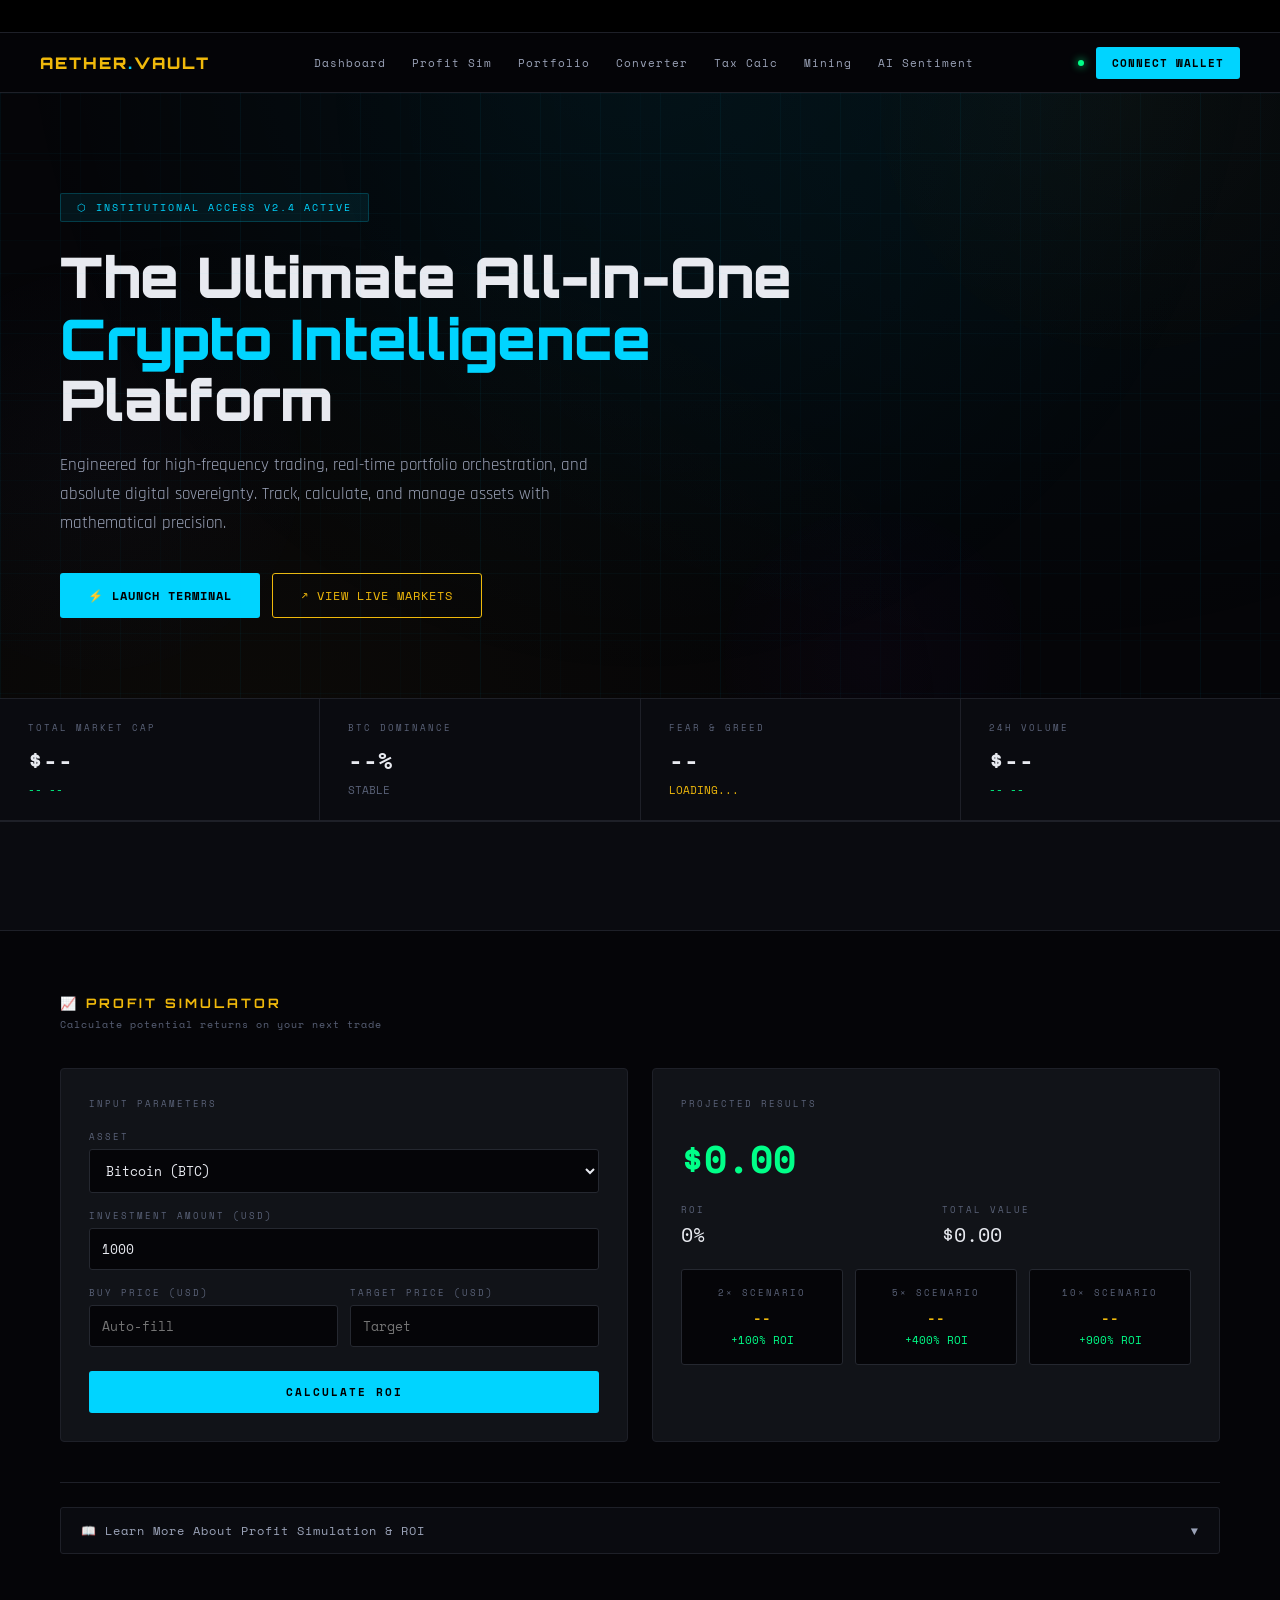
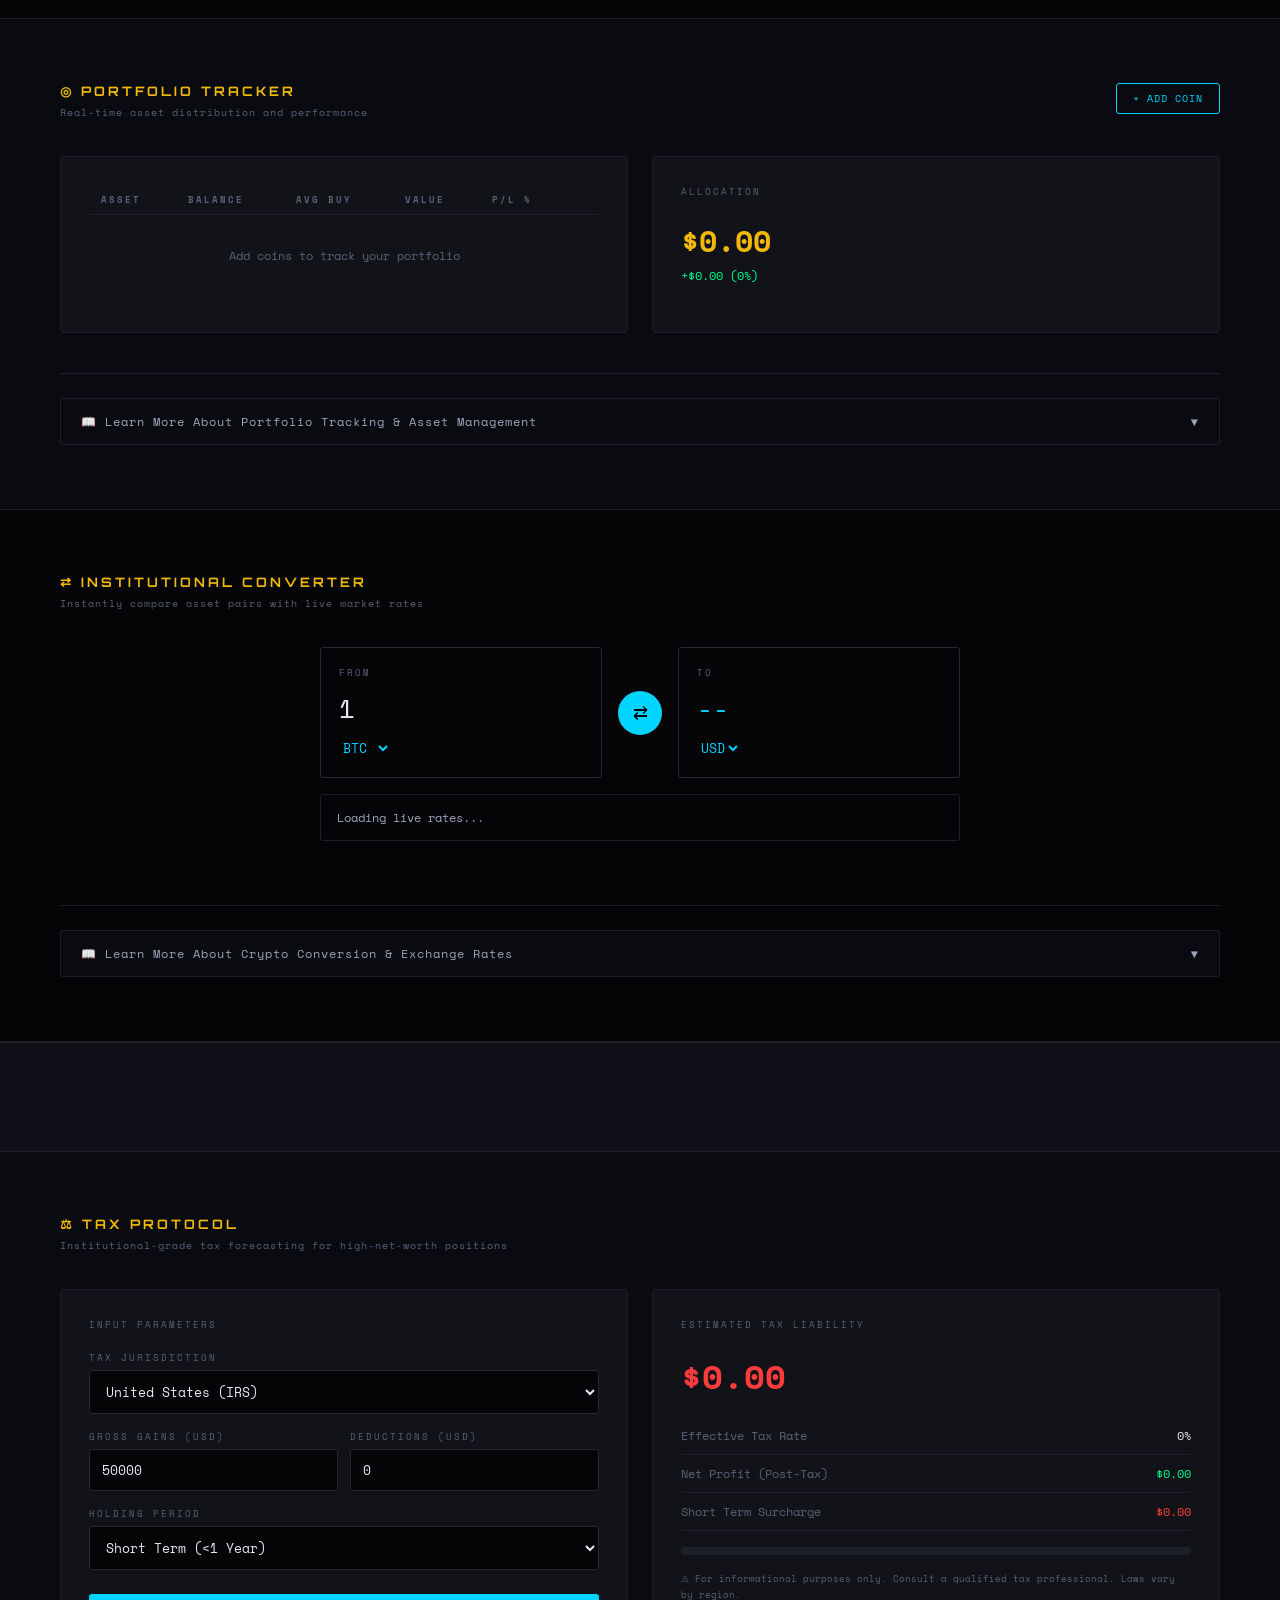
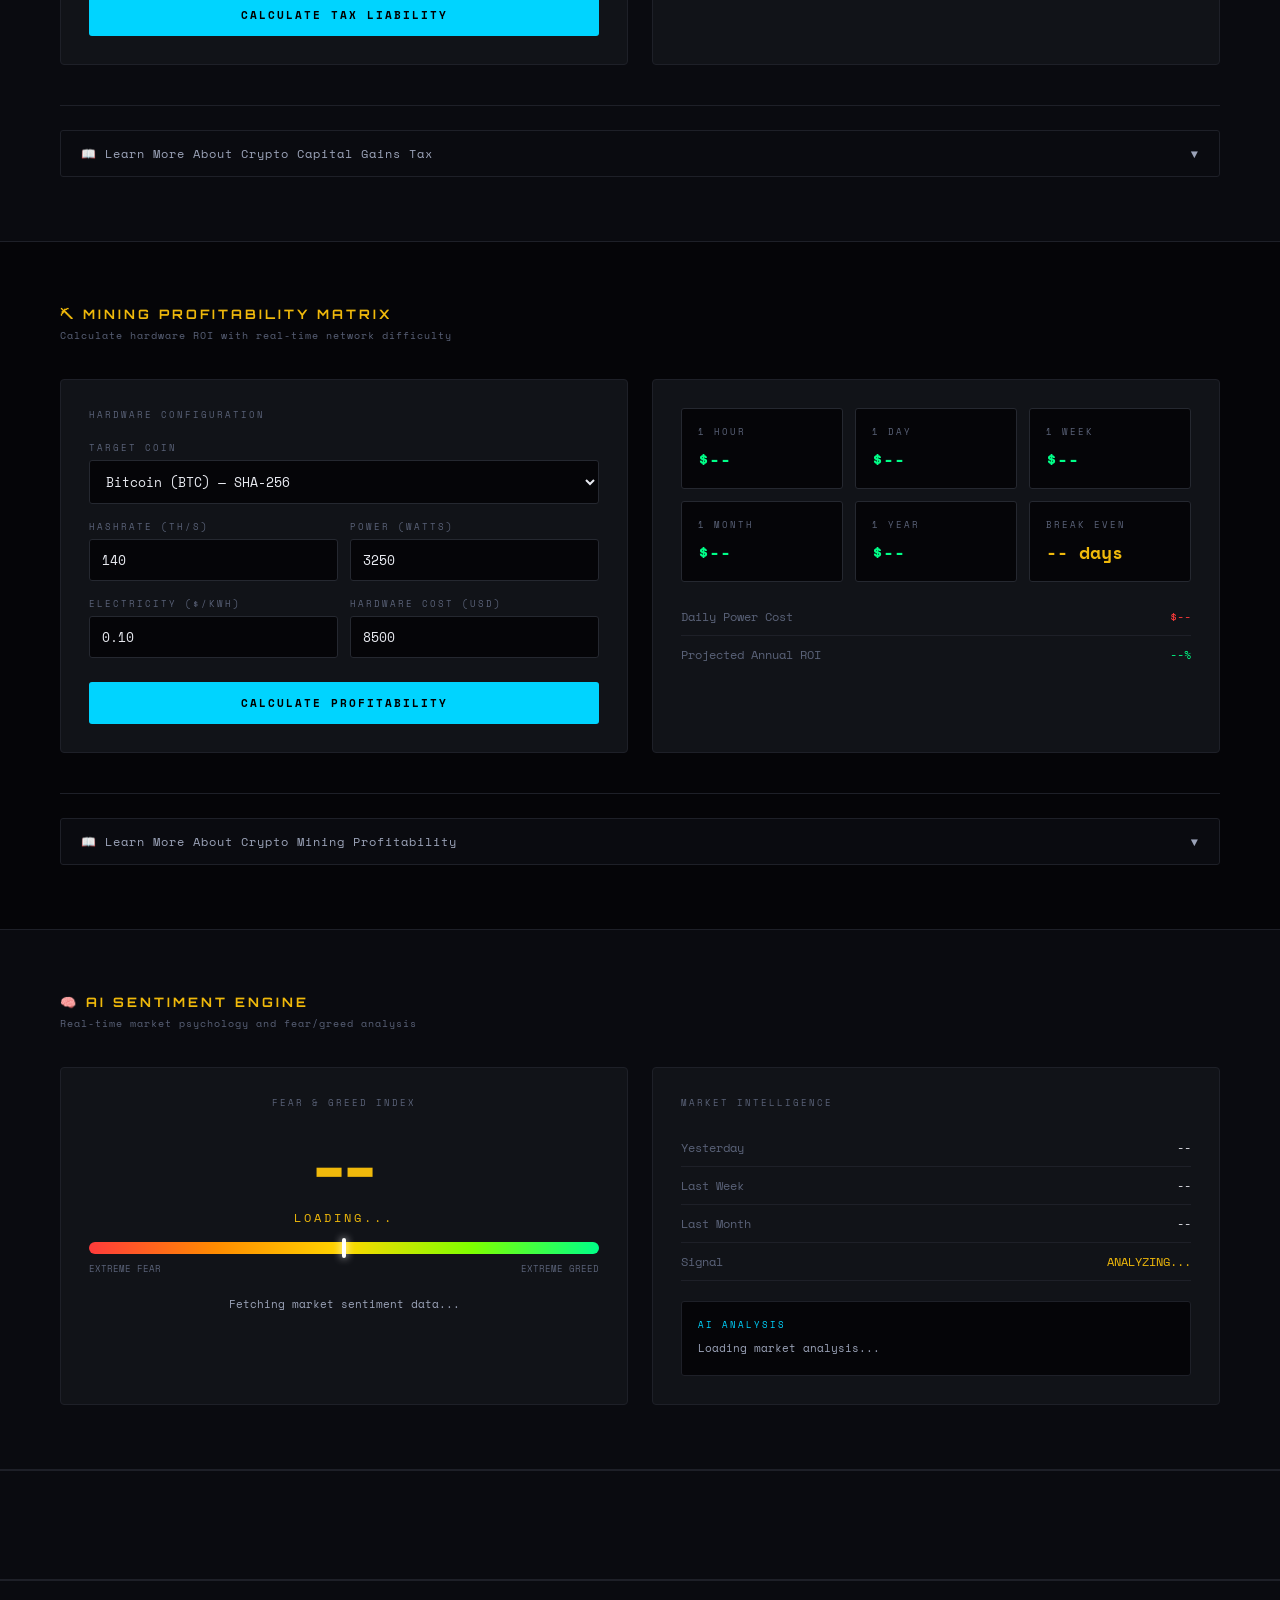
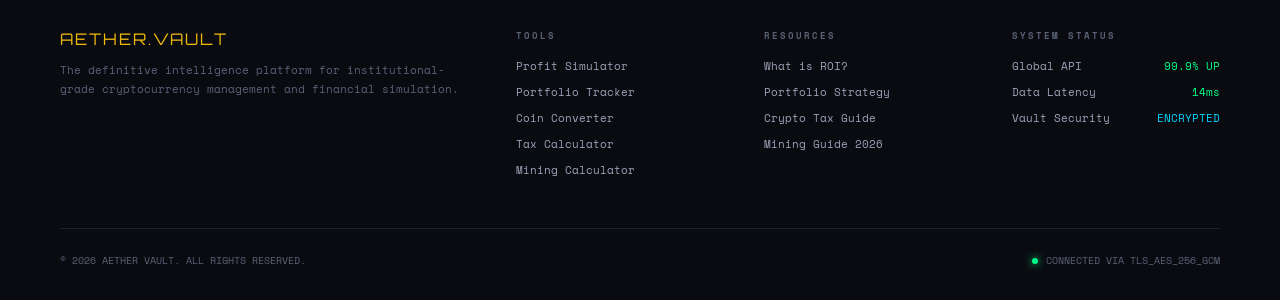
==== index.html @ fe5c607f "Initial commit - AETHER VAULT crypto dashboard" ====
<!DOCTYPE html>
<html lang="en">
<head>
<meta charset="UTF-8"/>
<meta name="viewport" content="width=device-width, initial-scale=1.0"/>
<title>AETHER VAULT | Crypto Calculator, Portfolio Tracker & Bitcoin Intelligence Platform</title>
<meta name="description" content="Free institutional-grade crypto dashboard. Bitcoin profit calculator, portfolio tracker, coin converter, capital gains tax calculator, and mining profitability calculator. Real-time prices powered by CoinGecko."/>
<meta name="keywords" content="crypto profit calculator, bitcoin portfolio tracker, cryptocurrency converter, crypto tax calculator, mining profitability calculator, bitcoin price, ethereum price, crypto ROI calculator"/>
<meta name="robots" content="index, follow"/>
<meta name="theme-color" content="#050508"/>
<link rel="icon" type="image/png" href="assets/images/favicon.png"/>
<link rel="apple-touch-icon" href="assets/images/favicon.png"/>
<link rel="canonical" href="https://yourdomain.com"/>
<meta property="og:title" content="AETHER VAULT | Institutional Crypto Intelligence"/>
<meta property="og:description" content="Real-time crypto calculators, portfolio tracker, tax estimator and mining profitability — all free, no signup."/>
<meta property="og:image" content="assets/images/og-image.jpg"/>
<meta property="og:type" content="website"/>
<meta property="og:url" content="https://yourdomain.com"/>
<meta name="twitter:card" content="summary_large_image"/>
<meta name="twitter:title" content="AETHER VAULT | Crypto Intelligence"/>
<meta name="twitter:description" content="Free crypto profit calculator, portfolio tracker, tax calculator and mining profitability."/>
<link rel="manifest" href="manifest.json"/>
<link rel="preconnect" href="https://fonts.googleapis.com"/>
<link href="https://fonts.googleapis.com/css2?family=Space+Mono:wght@400;700&family=Rajdhani:wght@300;400;500;600;700&family=Orbitron:wght@400;700;900&display=swap" rel="stylesheet"/>
<link rel="stylesheet" href="assets/css/main.css"/>
<link rel="stylesheet" href="assets/css/background.css"/>
<link rel="stylesheet" href="assets/css/animations.css"/>
<link rel="stylesheet" href="assets/css/responsive.css"/>
<script type="application/ld+json">
{
  "@context":"https://schema.org",
  "@type":"WebApplication",
  "name":"AETHER VAULT",
  "description":"Institutional-grade cryptocurrency intelligence platform with profit calculators, portfolio tracker, tax estimator and mining calculator.",
  "applicationCategory":"FinanceApplication",
  "operatingSystem":"All",
  "offers":{"@type":"Offer","price":"0","priceCurrency":"USD"},
  "url":"https://yourdomain.com"
}
</script>
</head>
<body>

<!-- TICKER -->
<div class="ticker-bar">
  <div class="ticker-track" id="tickerTrack"></div>
</div>

<!-- NAV -->
<nav class="navbar" id="navbar">
  <div class="nav-logo">AETHER<span class="logo-dot">.</span>VAULT</div>
  <div class="nav-links">
    <a class="nav-link" href="#dashboard">Dashboard</a>
    <a class="nav-link" href="#profit">Profit Sim</a>
    <a class="nav-link" href="#portfolio">Portfolio</a>
    <a class="nav-link" href="#converter">Converter</a>
    <a class="nav-link" href="#tax">Tax Calc</a>
    <a class="nav-link" href="#mining">Mining</a>
    <a class="nav-link" href="#sentiment">AI Sentiment</a>
  </div>
  <div class="nav-right">
    <span class="live-dot"></span>
    <button class="wallet-btn">CONNECT WALLET</button>
  </div>
</nav>

<!-- HERO -->
<section class="hero" id="dashboard">
  <div class="hero-bg-grid"></div>
  <div class="hero-content">
    <div class="hero-badge">⬡ INSTITUTIONAL ACCESS V2.4 ACTIVE</div>
    <h1>The Ultimate All-In-One<br/><span class="hero-accent">Crypto Intelligence</span> Platform</h1>
    <p class="hero-sub">Engineered for high-frequency trading, real-time portfolio orchestration, and absolute digital sovereignty. Track, calculate, and manage assets with mathematical precision.</p>
    <div class="hero-btns">
      <button class="btn-primary" onclick="smoothScroll('#profit')">⚡ LAUNCH TERMINAL</button>
      <button class="btn-outline" onclick="smoothScroll('#converter')">↗ VIEW LIVE MARKETS</button>
    </div>
  </div>
</section>

<!-- STATS -->
<section class="stats-row">
  <div class="stat-card reveal">
    <div class="stat-label">TOTAL MARKET CAP</div>
    <div class="stat-value" id="s-mcap">$--</div>
    <div class="stat-change" id="s-mcap-c">-- --</div>
  </div>
  <div class="stat-card reveal">
    <div class="stat-label">BTC DOMINANCE</div>
    <div class="stat-value" id="s-dom">--%</div>
    <div class="stat-sub" id="s-dom-label">STABLE</div>
  </div>
  <div class="stat-card reveal">
    <div class="stat-label">FEAR &amp; GREED</div>
    <div class="stat-value" id="s-fg">--</div>
    <div class="stat-sub gold" id="s-fg-label">LOADING...</div>
  </div>
  <div class="stat-card reveal">
    <div class="stat-label">24H VOLUME</div>
    <div class="stat-value" id="s-vol">$--</div>
    <div class="stat-change" id="s-vol-c">-- --</div>
  </div>
</section>

<!-- AD LEADERBOARD 1 -->
<div class="ad-zone">
  <ins class="adsbygoogle" style="display:block" data-ad-client="ca-pub-XXXXXXXXXXXXXXXX" data-ad-slot="XXXXXXXXXX" data-ad-format="auto" data-full-width-responsive="true"></ins>
</div>

<!-- ═══════════════════════════════════════════════════════ -->
<!-- PROFIT SIMULATOR -->
<!-- ═══════════════════════════════════════════════════════ -->
<section class="tool-section" id="profit">
  <div class="section-header">
    <div>
      <div class="section-title">📈 PROFIT SIMULATOR</div>
      <div class="section-sub">Calculate potential returns on your next trade</div>
    </div>
  </div>
  <div class="grid-2">
    <div class="card reveal">
      <div class="card-label">INPUT PARAMETERS</div>
      <div class="input-group">
        <label class="input-label" for="ps-coin">ASSET</label>
        <select class="input-field" id="ps-coin">
          <option value="bitcoin">Bitcoin (BTC)</option>
          <option value="ethereum">Ethereum (ETH)</option>
          <option value="solana">Solana (SOL)</option>
          <option value="binancecoin">BNB</option>
          <option value="ripple">XRP</option>
          <option value="cardano">Cardano (ADA)</option>
          <option value="dogecoin">Dogecoin (DOGE)</option>
          <option value="avalanche-2">Avalanche (AVAX)</option>
        </select>
      </div>
      <div class="input-group">
        <label class="input-label" for="ps-amount">INVESTMENT AMOUNT (USD)</label>
        <input class="input-field" type="number" id="ps-amount" value="1000"/>
      </div>
      <div class="two-col">
        <div class="input-group">
          <label class="input-label" for="ps-buy">BUY PRICE (USD)</label>
          <input class="input-field" type="number" id="ps-buy" placeholder="Auto-fill"/>
        </div>
        <div class="input-group">
          <label class="input-label" for="ps-target">TARGET PRICE (USD)</label>
          <input class="input-field" type="number" id="ps-target" placeholder="Target"/>
        </div>
      </div>
      <button class="calc-btn" onclick="calcProfit()">CALCULATE ROI</button>
    </div>
    <div class="card reveal">
      <div class="card-label">PROJECTED RESULTS</div>
      <div class="result-big positive" id="ps-result">$0.00</div>
      <div class="two-col" style="margin-bottom:20px;">
        <div><div class="mini-label">ROI</div><div class="mini-val" id="ps-roi">0%</div></div>
        <div><div class="mini-label">TOTAL VALUE</div><div class="mini-val" id="ps-total">$0.00</div></div>
      </div>
      <div class="grid-3">
        <div class="scenario-card"><div class="sc-label">2× SCENARIO</div><div class="sc-val" id="sc2x">--</div><div class="sc-roi">+100% ROI</div></div>
        <div class="scenario-card"><div class="sc-label">5× SCENARIO</div><div class="sc-val" id="sc5x">--</div><div class="sc-roi">+400% ROI</div></div>
        <div class="scenario-card"><div class="sc-label">10× SCENARIO</div><div class="sc-val" id="sc10x">--</div><div class="sc-roi">+900% ROI</div></div>
      </div>
    </div>
  </div>

  <!-- SEO COLLAPSIBLE -->
  <div class="seo-block">
    <button class="seo-toggle" onclick="toggleSEO('seo-profit')">📖 Learn More About Profit Simulation &amp; ROI <span class="toggle-icon">▼</span></button>
    <div class="seo-content" id="seo-profit">
      <div class="seo-grid">
        <div class="seo-card">
          <h3>What is ROI in Crypto?</h3>
          <p>Return on Investment (ROI) measures the percentage gain or loss relative to your initial investment. In crypto, ROI is calculated as: <strong>(Exit Price − Entry Price) ÷ Entry Price × 100</strong>. A 100% ROI means you doubled your money. Crypto assets are known for delivering extreme ROI in both directions — Bitcoin has returned over 1,000,000% since 2010, while altcoins can lose 90%+ in bear markets.</p>
        </div>
        <div class="seo-card">
          <h3>Entry Price &amp; Exit Price</h3>
          <p>Your <strong>entry price</strong> is the price at which you purchase a cryptocurrency. Your <strong>exit price</strong> is the price at which you sell. The difference between these two prices, multiplied by your coin quantity, determines your raw profit or loss. Smart traders set exit targets before entering a position to remove emotional decision-making from the equation.</p>
        </div>
        <div class="seo-card">
          <h3>Crypto Volatility</h3>
          <p>Cryptocurrency is the most volatile asset class in existence. Bitcoin can move 10-20% in a single day. Altcoins regularly swing 50-80% in weeks. This volatility creates both extreme opportunity and extreme risk. Our profit simulator lets you model multiple scenarios — 2x, 5x, and 10x — so you can plan for different volatility outcomes before investing.</p>
        </div>
        <div class="seo-card">
          <h3>Profit Scenarios Explained</h3>
          <p>A <strong>2x scenario</strong> means the asset doubles in price. A <strong>5x scenario</strong> means it grows 5 times your buy price. A <strong>10x scenario</strong> (a "10-bagger") is a high-conviction bet common in early-stage altcoins. Use our simulator to understand exactly how much USD profit each scenario generates based on your specific investment amount and entry price.</p>
        </div>
      </div>
      <div class="faq-block">
        <h3>Frequently Asked Questions — Crypto Profit Calculator</h3>
        <div class="faq-item"><button class="faq-q" onclick="toggleFAQ(this)">How do I calculate crypto profit? <span>▼</span></button><div class="faq-a">Enter your investment amount, buy price, and target (exit) price. The calculator computes how many coins you can buy at entry, then multiplies by (exit − entry) to show profit. Our tool also shows ROI percentage and total portfolio value at exit.</div></div>
        <div class="faq-item"><button class="faq-q" onclick="toggleFAQ(this)">What is a good ROI for crypto? <span>▼</span></button><div class="faq-a">In traditional investing, 10% annual return is considered excellent. In crypto, many investors target 50-200% per cycle. Bitcoin has historically returned 100-300% during bull markets. However, past performance never guarantees future results.</div></div>
        <div class="faq-item"><button class="faq-q" onclick="toggleFAQ(this)">Does this calculator account for fees? <span>▼</span></button><div class="faq-a">Our basic simulator shows gross profit. For net profit, subtract exchange trading fees (typically 0.1-0.5%) and any withdrawal fees. For tax-adjusted profit, use our Tax Calculator below.</div></div>
      </div>
    </div>
  </div>
</section>

<!-- ═══════════════════════════════════════════════════════ -->
<!-- PORTFOLIO TRACKER -->
<!-- ═══════════════════════════════════════════════════════ -->
<section class="tool-section alt-bg" id="portfolio">
  <div class="section-header">
    <div>
      <div class="section-title">◎ PORTFOLIO TRACKER</div>
      <div class="section-sub">Real-time asset distribution and performance</div>
    </div>
    <button class="add-btn" onclick="togglePortForm()">+ ADD COIN</button>
  </div>
  <div id="port-form-wrap" style="display:none;margin-bottom:20px;">
    <div class="port-form">
      <div class="input-group" style="margin:0;"><label class="input-label" for="pf-coin">COIN</label>
        <select class="input-field" id="pf-coin">
          <option value="bitcoin">Bitcoin (BTC)</option>
          <option value="ethereum">Ethereum (ETH)</option>
          <option value="solana">Solana (SOL)</option>
          <option value="binancecoin">BNB</option>
          <option value="ripple">XRP</option>
          <option value="cardano">Cardano (ADA)</option>
          <option value="dogecoin">Dogecoin (DOGE)</option>
          <option value="avalanche-2">AVAX</option>
        </select>
      </div>
      <div class="input-group" style="margin:0;"><label class="input-label" for="pf-amount">AMOUNT</label><input class="input-field" type="number" id="pf-amount" placeholder="0.5"/></div>
      <div class="input-group" style="margin:0;"><label class="input-label" for="pf-buy">AVG BUY PRICE (USD)</label><input class="input-field" type="number" id="pf-buy" placeholder="40000"/></div>
      <button class="calc-btn" style="margin:0;" onclick="addCoin()">ADD</button>
    </div>
  </div>
  <div class="grid-2">
    <div class="card reveal">
      <table class="port-table" id="port-table">
        <thead><tr><th>ASSET</th><th>BALANCE</th><th>AVG BUY</th><th>VALUE</th><th>P/L %</th><th></th></tr></thead>
        <tbody id="port-body"><tr><td colspan="6" class="empty-state">Add coins to track your portfolio</td></tr></tbody>
      </table>
    </div>
    <div class="card reveal">
      <div class="card-label">ALLOCATION</div>
      <div class="total-val" id="port-total">$0.00</div>
      <div class="total-change" id="port-change">+$0.00 (0%)</div>
      <div id="port-alloc"></div>
    </div>
  </div>

  <!-- SEO COLLAPSIBLE -->
  <div class="seo-block">
    <button class="seo-toggle" onclick="toggleSEO('seo-portfolio')">📖 Learn More About Portfolio Tracking &amp; Asset Management <span class="toggle-icon">▼</span></button>
    <div class="seo-content" id="seo-portfolio">
      <div class="seo-grid">
        <div class="seo-card">
          <h3>What is Portfolio Allocation?</h3>
          <p><strong>Portfolio allocation</strong> refers to how your total investment is distributed across different cryptocurrencies. A well-allocated crypto portfolio might hold 50-60% in Bitcoin as a stable core, 20-30% in Ethereum and large-cap altcoins, and 10-20% in high-risk, high-reward small-caps. Our tracker visualizes your exact allocation so you can see imbalances at a glance.</p>
        </div>
        <div class="seo-card">
          <h3>Crypto Diversification Strategy</h3>
          <p><strong>Diversification</strong> means spreading investments to reduce risk. In crypto, this means holding assets with different use cases — Layer 1 blockchains (BTC, ETH, SOL), DeFi tokens, gaming tokens, and stablecoins. However, crypto assets are highly correlated — when Bitcoin drops, altcoins typically drop harder. True diversification in crypto also means holding some traditional assets.</p>
        </div>
        <div class="seo-card">
          <h3>Understanding Portfolio Risk</h3>
          <p><strong>Portfolio risk</strong> in crypto comes from price volatility, liquidity risk, regulatory risk, and concentration risk. Holding 80%+ in a single altcoin is extremely high risk. Our tracker shows your P&amp;L (profit and loss) in real-time so you always know your current risk exposure. A healthy portfolio balances potential upside with manageable downside.</p>
        </div>
        <div class="seo-card">
          <h3>Active vs Passive Asset Management</h3>
          <p><strong>Active management</strong> involves frequent trading to outperform the market. <strong>Passive management</strong> (also called HODLing) means buying and holding long-term regardless of price swings. Research consistently shows that long-term Bitcoin holders have outperformed active traders over 4+ year cycles. Our portfolio tracker supports both strategies with real-time P&amp;L tracking.</p>
        </div>
      </div>
      <div class="faq-block">
        <h3>Frequently Asked Questions — Crypto Portfolio Tracker</h3>
        <div class="faq-item"><button class="faq-q" onclick="toggleFAQ(this)">How do I track my crypto portfolio? <span>▼</span></button><div class="faq-a">Add each coin you hold, your quantity, and your average purchase price. Our tracker fetches live prices from CoinGecko and automatically calculates your current value, profit/loss, and portfolio allocation breakdown.</div></div>
        <div class="faq-item"><button class="faq-q" onclick="toggleFAQ(this)">What percentage of my portfolio should be Bitcoin? <span>▼</span></button><div class="faq-a">Most financial advisors suggest 50-70% BTC allocation for conservative crypto investors. Aggressive investors may hold more altcoins, but this increases volatility significantly. Your allocation should match your personal risk tolerance and investment timeline.</div></div>
        <div class="faq-item"><button class="faq-q" onclick="toggleFAQ(this)">Is crypto portfolio tracking free? <span>▼</span></button><div class="faq-a">Yes — our portfolio tracker is completely free with no account required. Your data stays in your browser session. For permanent tracking across devices, consider exporting your holdings periodically.</div></div>
      </div>
    </div>
  </div>
</section>

<!-- ═══════════════════════════════════════════════════════ -->
<!-- CONVERTER -->
<!-- ═══════════════════════════════════════════════════════ -->
<section class="tool-section" id="converter">
  <div class="section-header">
    <div>
      <div class="section-title">⇄ INSTITUTIONAL CONVERTER</div>
      <div class="section-sub">Instantly compare asset pairs with live market rates</div>
    </div>
  </div>
  <div style="max-width:640px;margin:0 auto;">
    <div class="converter-wrap">
      <div class="converter-box">
        <label class="conv-label" for="cv-amount">FROM</label>
        <input type="number" id="cv-amount" value="1" oninput="convert()"/>
        <label class="sr-only" for="cv-from">From currency</label>
        <select id="cv-from" onchange="convert()">
          <option value="bitcoin">BTC</option>
          <option value="ethereum">ETH</option>
          <option value="solana">SOL</option>
          <option value="binancecoin">BNB</option>
          <option value="ripple">XRP</option>
          <option value="tether">USDT</option>
        </select>
      </div>
      <button class="swap-btn" onclick="swapConverter()">⇄</button>
      <div class="converter-box">
        <label class="conv-label" for="cv-to">TO</label>
        <div class="conv-result" id="cv-result" aria-live="polite">--</div>
        <select id="cv-to" onchange="convert()">
          <option value="usd">USD</option>
          <option value="ethereum">ETH</option>
          <option value="bitcoin">BTC</option>
          <option value="solana">SOL</option>
          <option value="binancecoin">BNB</option>
        </select>
      </div>
    </div>
    <div class="rate-bar" id="cv-rate">Loading live rates...</div>
  </div>
  <div class="grid-4" id="quick-pairs" style="margin-top:24px;"></div>

  <!-- SEO COLLAPSIBLE -->
  <div class="seo-block">
    <button class="seo-toggle" onclick="toggleSEO('seo-converter')">📖 Learn More About Crypto Conversion &amp; Exchange Rates <span class="toggle-icon">▼</span></button>
    <div class="seo-content" id="seo-converter">
      <div class="seo-grid">
        <div class="seo-card">
          <h3>How Crypto Exchange Rates Work</h3>
          <p>Cryptocurrency exchange rates are determined by supply and demand on global exchanges like Binance, Coinbase, and Kraken. Unlike fiat currencies, crypto rates update every second based on live order book activity. Our converter pulls real-time mid-market rates from CoinGecko, which aggregates data from hundreds of exchanges to give you the most accurate conversion rate available.</p>
        </div>
        <div class="seo-card">
          <h3>Live Crypto Conversions</h3>
          <p><strong>Live conversions</strong> reflect the current market mid-price without any exchange markup. When you actually trade on an exchange, you'll pay a spread (difference between buy and sell price) plus a trading fee of 0.1-0.5%. For large transactions, also consider slippage — large orders can move the market price against you. Our converter shows you the ideal rate as a starting benchmark.</p>
        </div>
        <div class="seo-card">
          <h3>Crypto vs Fiat Comparison</h3>
          <p>Comparing cryptocurrency to fiat currency (USD, EUR, GBP) helps investors understand real-world purchasing power. Bitcoin at $64,000 means 1 BTC buys $64,000 worth of goods and services. When comparing crypto-to-crypto (BTC to ETH), you're tracking the relative performance of two assets — if BTC/ETH ratio rises, Bitcoin is outperforming Ethereum in that period.</p>
        </div>
        <div class="seo-card">
          <h3>Cross-Chain Asset Conversion</h3>
          <p>Converting between cryptocurrencies on different blockchains (e.g., BTC to SOL) requires a centralized exchange or a cross-chain bridge. Our converter shows the <strong>equivalent value</strong> in real-time so you can make informed decisions before executing trades. Always compare rates across multiple exchanges before converting large amounts.</p>
        </div>
      </div>
      <div class="faq-block">
        <h3>Frequently Asked Questions — Crypto Converter</h3>
        <div class="faq-item"><button class="faq-q" onclick="toggleFAQ(this)">How accurate is this crypto converter? <span>▼</span></button><div class="faq-a">Our converter uses CoinGecko's aggregated price data, which reflects the global market average across hundreds of exchanges. Prices update every 60 seconds. For real-time trading, always verify on your specific exchange as rates vary slightly.</div></div>
        <div class="faq-item"><button class="faq-q" onclick="toggleFAQ(this)">What is the best way to convert cryptocurrency? <span>▼</span></button><div class="faq-a">For small amounts, centralized exchanges (Coinbase, Binance) offer the easiest conversion. For crypto-to-crypto without KYC, decentralized exchanges (Uniswap, Jupiter) allow direct wallet-to-wallet swaps. Always check fees — some platforms charge 1-3% on conversions hidden in the spread.</div></div>
      </div>
    </div>
  </div>
</section>

<!-- AD LEADERBOARD 2 -->
<div class="ad-zone alt-bg">
  <ins class="adsbygoogle" style="display:block" data-ad-client="ca-pub-XXXXXXXXXXXXXXXX" data-ad-slot="XXXXXXXXXX" data-ad-format="auto" data-full-width-responsive="true"></ins>
</div>

<!-- ═══════════════════════════════════════════════════════ -->
<!-- TAX CALCULATOR -->
<!-- ═══════════════════════════════════════════════════════ -->
<section class="tool-section alt-bg" id="tax">
  <div class="section-header">
    <div>
      <div class="section-title">⚖ TAX PROTOCOL</div>
      <div class="section-sub">Institutional-grade tax forecasting for high-net-worth positions</div>
    </div>
  </div>
  <div class="grid-2">
    <div class="card reveal">
      <div class="card-label">INPUT PARAMETERS</div>
      <div class="input-group">
        <label class="input-label" for="tx-country">TAX JURISDICTION</label>
        <select class="input-field" id="tx-country">
          <option value="us">United States (IRS)</option>
          <option value="uk">United Kingdom (HMRC)</option>
          <option value="in">India (30% flat)</option>
          <option value="au">Australia (ATO)</option>
          <option value="de">Germany</option>
          <option value="ca">Canada (CRA)</option>
          <option value="sg">Singapore (Tax Free)</option>
        </select>
      </div>
      <div class="two-col">
        <div class="input-group">
          <label class="input-label" for="tx-gains">GROSS GAINS (USD)</label>
          <input class="input-field" type="number" id="tx-gains" value="50000"/>
        </div>
        <div class="input-group">
          <label class="input-label" for="tx-deduct">DEDUCTIONS (USD)</label>
          <input class="input-field" type="number" id="tx-deduct" value="0"/>
        </div>
      </div>
      <div class="input-group">
        <label class="input-label" for="tx-period">HOLDING PERIOD</label>
        <select class="input-field" id="tx-period">
          <option value="short">Short Term (&lt;1 Year)</option>
          <option value="long">Long Term (&gt;1 Year)</option>
        </select>
      </div>
      <button class="calc-btn" onclick="calcTax()">CALCULATE TAX LIABILITY</button>
    </div>
    <div class="card reveal">
      <div class="card-label">ESTIMATED TAX LIABILITY</div>
      <div class="tax-big" id="tx-liability">$0.00</div>
      <div class="result-row"><span class="rl">Effective Tax Rate</span><span class="rv" id="tx-rate">0%</span></div>
      <div class="result-row"><span class="rl">Net Profit (Post-Tax)</span><span class="rv pos" id="tx-net">$0.00</span></div>
      <div class="result-row"><span class="rl">Short Term Surcharge</span><span class="rv neg" id="tx-surcharge">$0.00</span></div>
      <div class="tax-bar"><div class="tax-fill" id="tx-bar" style="width:0%"></div></div>
      <p class="disclaimer">⚠ For informational purposes only. Consult a qualified tax professional. Laws vary by region.</p>
    </div>
  </div>

  <!-- SEO COLLAPSIBLE -->
  <div class="seo-block">
    <button class="seo-toggle" onclick="toggleSEO('seo-tax')">📖 Learn More About Crypto Capital Gains Tax <span class="toggle-icon">▼</span></button>
    <div class="seo-content" id="seo-tax">
      <div class="seo-grid">
        <div class="seo-card">
          <h3>What Are Crypto Capital Gains?</h3>
          <p><strong>Capital gains</strong> occur when you sell a cryptocurrency for more than you paid. If you bought Bitcoin at $30,000 and sold at $60,000, your capital gain is $30,000. This gain is taxable in most countries. Capital losses (selling below purchase price) can often offset gains to reduce your tax bill — a strategy called <strong>tax-loss harvesting</strong>.</p>
        </div>
        <div class="seo-card">
          <h3>Short-Term vs Long-Term Tax Rates</h3>
          <p>In the US, crypto held <strong>under 1 year</strong> is taxed as ordinary income (up to 37%). Crypto held <strong>over 1 year</strong> qualifies for long-term capital gains rates (0%, 15%, or 20% depending on income). This difference can save you tens of thousands of dollars. In India, all crypto gains are taxed at a flat 30% regardless of holding period.</p>
        </div>
        <div class="seo-card">
          <h3>Crypto Tax Estimation</h3>
          <p>Accurate crypto tax estimation requires knowing your cost basis (purchase price), sale price, holding period, and applicable tax rate in your jurisdiction. Our calculator provides a fast estimate based on these inputs. For complex portfolios with hundreds of transactions, professional crypto tax software like Koinly or CoinLedger is recommended for filing.</p>
        </div>
        <div class="seo-card">
          <h3>Crypto Tax by Country</h3>
          <p>Tax treatment varies dramatically: <strong>US</strong> — treated as property, capital gains tax applies. <strong>UK</strong> — capital gains tax up to 20%. <strong>India</strong> — flat 30% on all gains, no loss offsetting allowed. <strong>Germany</strong> — crypto held over 1 year is completely tax-free. <strong>Singapore</strong> — no capital gains tax at all. Always verify current rules with a local tax professional.</p>
        </div>
      </div>
      <div class="faq-block">
        <h3>Frequently Asked Questions — Crypto Tax Calculator</h3>
        <div class="faq-item"><button class="faq-q" onclick="toggleFAQ(this)">Do I have to pay tax on crypto? <span>▼</span></button><div class="faq-a">In most countries, yes. The US, UK, Australia, Canada, and India all tax cryptocurrency gains. Germany is a notable exception — crypto held over 1 year is tax-free. Singapore has no capital gains tax. Always check your local tax authority's current guidelines.</div></div>
        <div class="faq-item"><button class="faq-q" onclick="toggleFAQ(this)">What triggers a crypto taxable event? <span>▼</span></button><div class="faq-a">Common taxable events include: selling crypto for fiat, trading one crypto for another, using crypto to buy goods/services, and receiving crypto as income. Simply holding crypto (HODLing) is NOT a taxable event in most jurisdictions.</div></div>
        <div class="faq-item"><button class="faq-q" onclick="toggleFAQ(this)">Can I reduce my crypto taxes legally? <span>▼</span></button><div class="faq-a">Yes — legal strategies include: holding over 1 year for long-term rates, tax-loss harvesting (selling losing positions to offset gains), gifting crypto (within limits), and using tax-advantaged accounts where available. Always consult a qualified tax professional before implementing any strategy.</div></div>
      </div>
    </div>
  </div>
</section>

<!-- ═══════════════════════════════════════════════════════ -->
<!-- MINING CALCULATOR -->
<!-- ═══════════════════════════════════════════════════════ -->
<section class="tool-section" id="mining">
  <div class="section-header">
    <div>
      <div class="section-title">⛏ MINING PROFITABILITY MATRIX</div>
      <div class="section-sub">Calculate hardware ROI with real-time network difficulty</div>
    </div>
  </div>
  <div class="grid-2">
    <div class="card reveal">
      <div class="card-label">HARDWARE CONFIGURATION</div>
      <div class="input-group">
        <label class="input-label" for="mn-coin">TARGET COIN</label>
        <select class="input-field" id="mn-coin">
          <option value="bitcoin">Bitcoin (BTC) — SHA-256</option>
          <option value="ethereum-classic">Ethereum Classic (ETC)</option>
          <option value="litecoin">Litecoin (LTC)</option>
          <option value="monero">Monero (XMR)</option>
        </select>
      </div>
      <div class="two-col">
        <div class="input-group">
          <label class="input-label" for="mn-hash">HASHRATE (TH/s)</label>
          <input class="input-field" type="number" id="mn-hash" value="140"/>
        </div>
        <div class="input-group">
          <label class="input-label" for="mn-power">POWER (WATTS)</label>
          <input class="input-field" type="number" id="mn-power" value="3250"/>
        </div>
      </div>
      <div class="two-col">
        <div class="input-group">
          <label class="input-label" for="mn-elec">ELECTRICITY ($/kWh)</label>
          <input class="input-field" type="number" id="mn-elec" value="0.10" step="0.01"/>
        </div>
        <div class="input-group">
          <label class="input-label" for="mn-hw">HARDWARE COST (USD)</label>
          <input class="input-field" type="number" id="mn-hw" value="8500"/>
        </div>
      </div>
      <button class="calc-btn" onclick="calcMining()">CALCULATE PROFITABILITY</button>
    </div>
    <div class="card reveal">
      <div class="mining-grid">
        <div class="mine-card"><div class="mine-period">1 HOUR</div><div class="mine-val" id="mn-1h">$--</div></div>
        <div class="mine-card"><div class="mine-period">1 DAY</div><div class="mine-val" id="mn-1d">$--</div></div>
        <div class="mine-card"><div class="mine-period">1 WEEK</div><div class="mine-val" id="mn-1w">$--</div></div>
        <div class="mine-card"><div class="mine-period">1 MONTH</div><div class="mine-val" id="mn-1m">$--</div></div>
        <div class="mine-card"><div class="mine-period">1 YEAR</div><div class="mine-val" id="mn-1y">$--</div></div>
        <div class="mine-card"><div class="mine-period">BREAK EVEN</div><div class="mine-val gold" id="mn-be">-- days</div></div>
      </div>
      <div class="result-row" style="margin-top:16px;"><span class="rl">Daily Power Cost</span><span class="rv neg" id="mn-pcost">$--</span></div>
      <div class="result-row"><span class="rl">Projected Annual ROI</span><span class="rv pos" id="mn-roi">--%</span></div>
    </div>
  </div>

  <!-- SEO COLLAPSIBLE -->
  <div class="seo-block">
    <button class="seo-toggle" onclick="toggleSEO('seo-mining')">📖 Learn More About Crypto Mining Profitability <span class="toggle-icon">▼</span></button>
    <div class="seo-content" id="seo-mining">
      <div class="seo-grid">
        <div class="seo-card">
          <h3>What is Hashrate?</h3>
          <p><strong>Hashrate</strong> is the computational power your mining hardware contributes to the network. It's measured in hashes per second — TH/s (terahashes), PH/s (petahashes), or EH/s (exahashes) for Bitcoin. A higher hashrate means more attempts to solve the cryptographic puzzle per second, which translates directly to a higher share of block rewards. Modern Bitcoin ASICs like the Antminer S21 Pro deliver 234 TH/s.</p>
        </div>
        <div class="seo-card">
          <h3>Electricity Costs &amp; Mining Profitability</h3>
          <p><strong>Electricity cost</strong> is the single biggest factor in mining profitability. At $0.10/kWh, a 3,250W miner costs $7.80/day to run. At $0.05/kWh (industrial rate), it costs only $3.90/day — nearly doubling your profit margin. Professional mining farms in Kazakhstan, Iceland, and parts of the US operate at $0.03-0.06/kWh. Residential miners at $0.15+/kWh often struggle to profit.</p>
        </div>
        <div class="seo-card">
          <h3>Mining ROI Explained</h3>
          <p><strong>Mining ROI</strong> measures how long it takes to recover your hardware investment from mining profits. With a $8,500 ASIC generating $25/day net profit, break-even is 340 days. ROI is heavily influenced by Bitcoin price (higher price = more revenue), network difficulty (more miners = harder puzzles = less reward per miner), and halving events that cut block rewards in half every 4 years.</p>
        </div>
        <div class="seo-card">
          <h3>ASIC Mining vs GPU Mining</h3>
          <p><strong>ASIC miners</strong> (Application-Specific Integrated Circuits) are custom chips built exclusively for mining specific algorithms. They dominate Bitcoin, Litecoin, and Dash mining with unmatched efficiency. <strong>GPU miners</strong> use graphics cards and work on algorithms like Ethash (ETC) and RandomX (XMR). ASICs are more profitable for supported coins but GPU rigs offer flexibility to switch coins based on profitability.</p>
        </div>
      </div>
      <div class="faq-block">
        <h3>Frequently Asked Questions — Mining Calculator</h3>
        <div class="faq-item"><button class="faq-q" onclick="toggleFAQ(this)">Is Bitcoin mining still profitable in 2026? <span>▼</span></button><div class="faq-a">Bitcoin mining profitability in 2026 depends heavily on electricity costs, hardware efficiency, and Bitcoin's price. After the 2024 halving reduced block rewards to 3.125 BTC, only miners with access to cheap electricity ($0.05/kWh or less) and latest-generation ASICs consistently profit. Use our calculator with your specific inputs to find out.</div></div>
        <div class="faq-item"><button class="faq-q" onclick="toggleFAQ(this)">What is network difficulty in mining? <span>▼</span></button><div class="faq-a">Network difficulty is an automatic adjustment that keeps Bitcoin block times at approximately 10 minutes. When more miners join the network, difficulty increases — each miner earns a smaller share. When miners leave, difficulty decreases. Our calculator uses current network difficulty estimates for the most accurate profitability projection.</div></div>
        <div class="faq-item"><button class="faq-q" onclick="toggleFAQ(this)">How much can I make mining Bitcoin per day? <span>▼</span></button><div class="faq-a">Daily mining revenue depends on your hashrate, electricity costs, and current Bitcoin price. A 140 TH/s ASIC at $0.10/kWh generates approximately $15-30/day gross revenue at current Bitcoin prices (May 2026), with net profit after electricity of $5-20/day. Enter your exact specs above for a personalized estimate.</div></div>
      </div>
    </div>
  </div>
</section>

<!-- ═══════════════════════════════════════════════════════ -->
<!-- AI SENTIMENT -->
<!-- ═══════════════════════════════════════════════════════ -->
<section class="tool-section alt-bg" id="sentiment">
  <div class="section-header">
    <div>
      <div class="section-title">🧠 AI SENTIMENT ENGINE</div>
      <div class="section-sub">Real-time market psychology and fear/greed analysis</div>
    </div>
  </div>
  <div class="grid-2">
    <div class="card reveal" style="text-align:center;">
      <div class="card-label">FEAR &amp; GREED INDEX</div>
      <div class="gauge-num" id="fg-num">--</div>
      <div class="gauge-label" id="fg-label">LOADING...</div>
      <div class="gauge-bar"><div class="gauge-needle" id="fg-needle" style="left:50%"></div></div>
      <div class="gauge-ends"><span>EXTREME FEAR</span><span>EXTREME GREED</span></div>
      <p class="sentiment-desc" id="fg-desc">Fetching market sentiment data...</p>
    </div>
    <div class="card reveal">
      <div class="card-label">MARKET INTELLIGENCE</div>
      <div class="result-row"><span class="rl">Yesterday</span><span class="rv" id="fg-yesterday">--</span></div>
      <div class="result-row"><span class="rl">Last Week</span><span class="rv" id="fg-week">--</span></div>
      <div class="result-row"><span class="rl">Last Month</span><span class="rv" id="fg-month">--</span></div>
      <div class="result-row"><span class="rl">Signal</span><span class="rv gold" id="fg-signal">ANALYZING...</span></div>
      <div class="ai-box">
        <div class="ai-label">AI ANALYSIS</div>
        <p id="ai-analysis">Loading market analysis...</p>
      </div>
    </div>
  </div>
</section>

<!-- AD LEADERBOARD 3 -->
<div class="ad-zone">
  <ins class="adsbygoogle" style="display:block" data-ad-client="ca-pub-XXXXXXXXXXXXXXXX" data-ad-slot="XXXXXXXXXX" data-ad-format="auto" data-full-width-responsive="true"></ins>
</div>

<!-- FOOTER -->
<footer>
  <div class="footer-grid">
    <div>
      <div class="footer-logo">AETHER.VAULT</div>
      <p class="footer-tag">The definitive intelligence platform for institutional-grade cryptocurrency management and financial simulation.</p>
    </div>
    <div class="footer-col">
      <h4>TOOLS</h4>
      <a href="#profit">Profit Simulator</a>
      <a href="#portfolio">Portfolio Tracker</a>
      <a href="#converter">Coin Converter</a>
      <a href="#tax">Tax Calculator</a>
      <a href="#mining">Mining Calculator</a>
    </div>
    <div class="footer-col">
      <h4>RESOURCES</h4>
      <a href="#profit">What is ROI?</a>
      <a href="#portfolio">Portfolio Strategy</a>
      <a href="#tax">Crypto Tax Guide</a>
      <a href="#mining">Mining Guide 2026</a>
    </div>
    <div class="footer-col">
      <h4>SYSTEM STATUS</h4>
      <div class="status-row"><span>Global API</span><span class="green">99.9% UP</span></div>
      <div class="status-row"><span>Data Latency</span><span class="green">14ms</span></div>
      <div class="status-row"><span>Vault Security</span><span class="blue">ENCRYPTED</span></div>
    </div>
  </div>
  <div class="footer-bottom">
    <span>© 2026 AETHER VAULT. ALL RIGHTS RESERVED.</span>
    <div class="footer-status"><span class="live-dot"></span><span>CONNECTED VIA TLS_AES_256_GCM</span></div>
  </div>
</footer>

<script src="assets/js/api.js"></script>
<script src="assets/js/profit.js"></script>
<script src="assets/js/portfolio.js"></script>
<script src="assets/js/converter.js"></script>
<script src="assets/js/tax.js"></script>
<script src="assets/js/mining.js"></script>
<script src="assets/js/sentiment.js"></script>
<script src="assets/js/seo.js"></script>
<script src="assets/js/app.js"></script>
</body>
</html>
---- assets/css/main.css ----
/* ═══════════════════════════════════════
   AETHER VAULT — MAIN.CSS
   ═══════════════════════════════════════ */

:root {
  --bg:     #050508;
  --bg2:    #0a0b10;
  --bg3:    #0f1018;
  --card:   #111318;
  --border: #1e2028;
  --border2:#252830;
  --blue:   #00d4ff;
  --blue2:  #0099cc;
  --gold:   #f0b90b;
  --green:  #00ff88;
  --red:    #ff3b3b;
  --text:   #e8eaf0;
  --text2:  #9ba3b8;
  --text3:  #5a6278;
  --mono:   'Space Mono', monospace;
  --head:   'Orbitron', sans-serif;
  --body:   'Rajdhani', sans-serif;
}

*, *::before, *::after { margin:0; padding:0; box-sizing:border-box; }

html { scroll-behavior:smooth; }

body {
  background: var(--bg);
  color: var(--text);
  font-family: var(--body);
  font-size: 16px;
  overflow-x: hidden;
  -webkit-font-smoothing: antialiased;
}

::-webkit-scrollbar { width:4px; }
::-webkit-scrollbar-track { background:var(--bg); }
::-webkit-scrollbar-thumb { background:var(--blue2); border-radius:2px; }

/* ── TICKER ── */
.ticker-bar {
  background:#000;
  border-bottom:1px solid var(--border);
  padding:6px 0;
  overflow:hidden;
  position:sticky;
  top:0;
  z-index:1000;
  height:33px;
}
.ticker-track {
  display:flex;
  gap:48px;
  white-space:nowrap;
  animation:ticker 35s linear infinite;
  width:max-content;
}
.ticker-track:hover { animation-play-state:paused; }
.t-item { font-family:var(--mono); font-size:11px; display:inline-flex; gap:8px; }
.t-item .coin { color:var(--text3); }
.t-item .price { color:var(--text); }
.t-item .up { color:var(--green); }
.t-item .down { color:var(--red); }
@keyframes ticker { 0%{transform:translateX(0)} 100%{transform:translateX(-50%)} }

/* ── NAVBAR ── */
.navbar {
  background:rgba(5,5,8,0.96);
  backdrop-filter:blur(20px);
  border-bottom:1px solid var(--border);
  padding:0 40px;
  display:flex;
  align-items:center;
  justify-content:space-between;
  height:60px;
  position:sticky;
  top:33px;
  z-index:999;
}
.nav-logo { font-family:var(--head); font-size:16px; font-weight:900; color:var(--gold); letter-spacing:2px; }
.logo-dot { color:var(--blue); }
.nav-links { display:flex; gap:2px; }
.nav-link {
  font-family:var(--mono);
  font-size:11px;
  color:var(--text2);
  padding:6px 12px;
  border-radius:3px;
  text-decoration:none;
  letter-spacing:1px;
  transition:all .2s;
}
.nav-link:hover { color:var(--blue); background:rgba(0,212,255,.08); }
.nav-right { display:flex; align-items:center; gap:12px; }
.wallet-btn {
  font-family:var(--mono);
  font-size:11px;
  background:var(--blue);
  color:#000;
  border:none;
  padding:8px 16px;
  border-radius:3px;
  cursor:pointer;
  font-weight:700;
  letter-spacing:1px;
  transition:all .2s;
}
.wallet-btn:hover { background:var(--blue2); box-shadow:0 0 20px rgba(0,212,255,.4); }

/* ── LIVE DOT ── */
.live-dot {
  width:6px; height:6px;
  border-radius:50%;
  background:var(--green);
  box-shadow:0 0 8px var(--green);
  animation:pulse 2s infinite;
  display:inline-block;
}
@keyframes pulse { 0%,100%{opacity:1} 50%{opacity:.3} }

/* ── HERO ── */
.hero {
  padding:100px 60px 80px;
  position:relative;
  overflow:hidden;
  background:radial-gradient(ellipse at 50% -20%, rgba(0,212,255,.06) 0%, transparent 70%);
}
.hero-bg-grid {
  position:absolute;
  inset:0;
  background-image:
    linear-gradient(rgba(0,212,255,.03) 1px, transparent 1px),
    linear-gradient(90deg, rgba(0,212,255,.03) 1px, transparent 1px);
  background-size:60px 60px;
  pointer-events:none;
}
.hero-badge {
  display:inline-flex;
  align-items:center;
  gap:8px;
  background:rgba(0,212,255,.08);
  border:1px solid rgba(0,212,255,.2);
  padding:6px 16px;
  border-radius:2px;
  font-family:var(--mono);
  font-size:10px;
  color:var(--blue);
  letter-spacing:2px;
  margin-bottom:24px;
}
.hero h1 {
  font-family:var(--head);
  font-size:clamp(30px,4.5vw,56px);
  font-weight:900;
  line-height:1.1;
  margin-bottom:20px;
  max-width:800px;
}
.hero-accent { color:var(--blue); }
.hero-sub {
  color:var(--text2);
  font-size:17px;
  max-width:540px;
  line-height:1.7;
  margin-bottom:36px;
}
.hero-btns { display:flex; gap:12px; flex-wrap:wrap; }
.btn-primary {
  font-family:var(--mono);
  font-size:12px;
  background:var(--blue);
  color:#000;
  border:none;
  padding:13px 28px;
  border-radius:3px;
  cursor:pointer;
  font-weight:700;
  letter-spacing:1px;
  transition:all .2s;
}
.btn-primary:hover { box-shadow:0 0 30px rgba(0,212,255,.5); transform:translateY(-1px); }
.btn-outline {
  font-family:var(--mono);
  font-size:12px;
  background:transparent;
  color:var(--gold);
  border:1px solid var(--gold);
  padding:13px 28px;
  border-radius:3px;
  cursor:pointer;
  letter-spacing:1px;
  transition:all .2s;
}
.btn-outline:hover { background:rgba(240,185,11,.1); box-shadow:0 0 20px rgba(240,185,11,.3); }

/* ── STATS ── */
.stats-row {
  display:grid;
  grid-template-columns:repeat(4,1fr);
  background:var(--border);
  gap:1px;
  border-top:1px solid var(--border);
  border-bottom:1px solid var(--border);
}
.stat-card { background:var(--bg2); padding:22px 28px; }
.stat-label { font-family:var(--mono); font-size:9px; color:var(--text3); letter-spacing:2px; margin-bottom:8px; text-transform:uppercase; }
.stat-value { font-family:var(--mono); font-size:24px; font-weight:700; margin-bottom:4px; }
.stat-change { font-family:var(--mono); font-size:11px; color:var(--green); }
.stat-sub { font-family:var(--mono); font-size:11px; color:var(--text3); }
.stat-sub.gold { color:var(--gold); }

/* ── AD ZONE ── */
.ad-zone {
  padding:20px 40px;
  background:var(--bg2);
  border-top:1px solid var(--border);
  border-bottom:1px solid var(--border);
  min-height:110px;
  display:flex;
  align-items:center;
  justify-content:center;
}
.ad-zone.alt-bg { background:var(--bg3); }

/* ── TOOL SECTIONS ── */
.tool-section { padding:64px 60px; border-bottom:1px solid var(--border); }
.alt-bg { background:var(--bg2); }

.section-header {
  display:flex;
  align-items:flex-start;
  justify-content:space-between;
  margin-bottom:36px;
}
.section-title {
  font-family:var(--head);
  font-size:13px;
  font-weight:700;
  letter-spacing:3px;
  color:var(--gold);
  text-transform:uppercase;
  margin-bottom:6px;
}
.section-sub { font-family:var(--mono); font-size:10px; color:var(--text3); letter-spacing:1px; }

/* ── CARDS ── */
.card {
  background:var(--card);
  border:1px solid var(--border);
  border-radius:4px;
  padding:28px;
}
.card-label { font-family:var(--mono); font-size:9px; color:var(--text3); letter-spacing:2px; text-transform:uppercase; margin-bottom:20px; }

/* ── GRIDS ── */
.grid-2 { display:grid; grid-template-columns:1fr 1fr; gap:24px; }
.grid-3 { display:grid; grid-template-columns:repeat(3,1fr); gap:12px; }
.grid-4 { display:grid; grid-template-columns:repeat(4,1fr); gap:16px; }
.two-col { display:grid; grid-template-columns:1fr 1fr; gap:12px; }

/* ── FORM ELEMENTS ── */
.input-group { margin-bottom:16px; }
.input-label { font-family:var(--mono); font-size:9px; color:var(--text3); letter-spacing:2px; text-transform:uppercase; margin-bottom:6px; display:block; }
.input-field {
  width:100%;
  background:var(--bg);
  border:1px solid var(--border2);
  color:var(--text);
  font-family:var(--mono);
  font-size:13px;
  padding:10px 12px;
  border-radius:3px;
  outline:none;
  transition:border-color .2s;
}
.input-field:focus { border-color:var(--blue); }
select.input-field { cursor:pointer; }
select.input-field option { background:var(--bg2); }

.calc-btn {
  width:100%;
  font-family:var(--mono);
  font-size:11px;
  background:var(--blue);
  color:#000;
  border:none;
  padding:13px;
  border-radius:3px;
  cursor:pointer;
  font-weight:700;
  letter-spacing:2px;
  transition:all .2s;
  margin-top:8px;
}
.calc-btn:hover { box-shadow:0 0 20px rgba(0,212,255,.4); transform:translateY(-1px); }

.add-btn {
  font-family:var(--mono);
  font-size:10px;
  background:transparent;
  border:1px solid var(--blue);
  color:var(--blue);
  padding:7px 16px;
  border-radius:3px;
  cursor:pointer;
  letter-spacing:1px;
  transition:all .2s;
  white-space:nowrap;
}
.add-btn:hover { background:rgba(0,212,255,.1); }

/* ── RESULTS ── */
.result-big { font-family:var(--mono); font-size:clamp(24px,3vw,40px); font-weight:700; margin:8px 0 16px; }
.result-big.positive { color:var(--green); }
.result-big.negative { color:var(--red); }

.mini-label { font-family:var(--mono); font-size:9px; color:var(--text3); letter-spacing:2px; margin-bottom:4px; }
.mini-val { font-family:var(--mono); font-size:20px; color:var(--text); }

.result-row { display:flex; justify-content:space-between; padding:10px 0; border-bottom:1px solid var(--border); font-family:var(--mono); font-size:12px; }
.result-row:last-child { border-bottom:none; }
.rl { color:var(--text3); }
.rv { color:var(--text); }
.rv.pos { color:var(--green); }
.rv.neg { color:var(--red); }
.rv.gold { color:var(--gold); }

/* ── SCENARIOS ── */
.scenario-card { background:var(--bg); border:1px solid var(--border2); border-radius:3px; padding:16px; text-align:center; }
.sc-label { font-family:var(--mono); font-size:9px; color:var(--text3); letter-spacing:2px; margin-bottom:8px; }
.sc-val { font-family:var(--mono); font-size:14px; color:var(--gold); font-weight:700; }
.sc-roi { font-family:var(--mono); font-size:11px; color:var(--green); margin-top:4px; }

/* ── PORTFOLIO ── */
.port-form { display:grid; grid-template-columns:1fr 1fr 1fr auto; gap:12px; align-items:end; background:var(--bg); border:1px solid var(--border); padding:20px; border-radius:3px; }
.port-table { width:100%; border-collapse:collapse; }
.port-table th { font-family:var(--mono); font-size:9px; color:var(--text3); letter-spacing:2px; text-align:left; padding:8px 12px; border-bottom:1px solid var(--border); }
.port-table td { font-family:var(--mono); font-size:12px; padding:12px; border-bottom:1px solid var(--border); }
.port-table tr:last-child td { border-bottom:none; }
.empty-state { color:var(--text3); text-align:center; padding:32px !important; }
.coin-dot { width:8px; height:8px; border-radius:50%; display:inline-block; margin-right:8px; }
.total-val { font-family:var(--mono); font-size:30px; font-weight:700; color:var(--gold); margin:8px 0 4px; }
.total-change { font-family:var(--mono); font-size:12px; color:var(--green); margin-bottom:20px; }
.remove-btn { background:none; border:none; color:var(--red); cursor:pointer; font-size:16px; line-height:1; }

/* ── CONVERTER ── */
.converter-wrap { display:flex; align-items:center; gap:16px; margin-bottom:16px; }
.converter-box { flex:1; background:var(--bg); border:1px solid var(--border2); border-radius:3px; padding:18px; }
.conv-label { font-family:var(--mono); font-size:9px; color:var(--text3); letter-spacing:2px; margin-bottom:10px; display:block; }
.sr-only { position:absolute; width:1px; height:1px; padding:0; margin:-1px; overflow:hidden; clip:rect(0,0,0,0); white-space:nowrap; border:0; }
.converter-box input { width:100%; background:none; border:none; color:var(--text); font-family:var(--mono); font-size:26px; outline:none; }
.converter-box select { background:none; border:none; color:var(--blue); font-family:var(--mono); font-size:13px; outline:none; cursor:pointer; margin-top:10px; }
.conv-result { font-family:var(--mono); font-size:26px; color:var(--blue); min-height:32px; }
.swap-btn { background:var(--blue); border:none; color:#000; width:44px; height:44px; border-radius:50%; cursor:pointer; font-size:18px; display:flex; align-items:center; justify-content:center; flex-shrink:0; transition:all .2s; }
.swap-btn:hover { box-shadow:0 0 20px rgba(0,212,255,.5); }
.rate-bar { font-family:var(--mono); font-size:12px; color:var(--text2); padding:14px 16px; background:var(--bg); border:1px solid var(--border); border-radius:3px; }
.quick-card { background:var(--card); border:1px solid var(--border); border-radius:4px; padding:16px; text-align:center; cursor:pointer; transition:border-color .2s; }
.quick-card:hover { border-color:var(--blue); }
.quick-label { font-family:var(--mono); font-size:10px; color:var(--text3); letter-spacing:2px; margin-bottom:8px; }
.quick-rate { font-family:var(--mono); font-size:16px; color:var(--blue); }

/* ── TAX ── */
.tax-big { font-family:var(--mono); font-size:34px; font-weight:700; color:var(--red); margin:8px 0 16px; }
.tax-bar { height:8px; background:var(--border); border-radius:4px; margin:16px 0; overflow:hidden; }
.tax-fill { height:100%; background:linear-gradient(90deg, var(--green), var(--gold), var(--red)); border-radius:4px; transition:width .5s; }
.disclaimer { font-family:var(--mono); font-size:9px; color:var(--text3); line-height:1.7; margin-top:16px; }

/* ── MINING ── */
.mining-grid { display:grid; grid-template-columns:repeat(3,1fr); gap:12px; }
.mine-card { background:var(--bg); border:1px solid var(--border2); border-radius:3px; padding:16px; }
.mine-period { font-family:var(--mono); font-size:9px; color:var(--text3); letter-spacing:2px; margin-bottom:8px; }
.mine-val { font-family:var(--mono); font-size:18px; color:var(--green); font-weight:700; }
.mine-val.gold { color:var(--gold); }

/* ── SENTIMENT ── */
.gauge-num { font-family:var(--head); font-size:60px; font-weight:900; color:var(--gold); margin:12px 0 4px; }
.gauge-label { font-family:var(--mono); font-size:12px; letter-spacing:3px; text-transform:uppercase; color:var(--gold); margin-bottom:16px; }
.gauge-bar { width:100%; height:12px; border-radius:6px; background:linear-gradient(90deg,#ff3b3b,#ff8c00,#ffd700,#7fff00,#00ff88); margin:0 auto 8px; position:relative; }
.gauge-needle { position:absolute; top:-4px; width:4px; height:20px; background:#fff; border-radius:2px; transform:translateX(-50%); transition:left .6s; box-shadow:0 0 8px #fff; }
.gauge-ends { display:flex; justify-content:space-between; font-family:var(--mono); font-size:9px; color:var(--text3); margin-bottom:20px; }
.sentiment-desc { font-family:var(--mono); font-size:11px; color:var(--text2); line-height:1.7; }
.ai-box { margin-top:20px; padding:16px; background:var(--bg); border:1px solid var(--border); border-radius:3px; }
.ai-label { font-family:var(--mono); font-size:9px; color:var(--blue); letter-spacing:2px; margin-bottom:8px; }
.ai-box p { font-family:var(--mono); font-size:11px; color:var(--text2); line-height:1.8; }

/* ── SEO BLOCKS ── */
.seo-block { margin-top:40px; border-top:1px solid var(--border); padding-top:24px; }
.seo-toggle {
  width:100%;
  text-align:left;
  font-family:var(--mono);
  font-size:12px;
  color:var(--text2);
  background:var(--bg2);
  border:1px solid var(--border);
  padding:14px 20px;
  border-radius:3px;
  cursor:pointer;
  display:flex;
  justify-content:space-between;
  align-items:center;
  transition:all .2s;
  letter-spacing:1px;
}
.seo-toggle:hover { border-color:var(--blue); color:var(--blue); }
.toggle-icon { transition:transform .3s; }
.seo-toggle.open .toggle-icon { transform:rotate(180deg); }
.seo-content { display:none; padding-top:24px; }
.seo-content.open { display:block; }

.seo-grid { display:grid; grid-template-columns:repeat(2,1fr); gap:20px; margin-bottom:32px; }
.seo-card { background:var(--bg2); border:1px solid var(--border); border-radius:4px; padding:24px; }
.seo-card h3 { font-family:var(--head); font-size:13px; font-weight:700; color:var(--gold); margin-bottom:12px; letter-spacing:1px; }
.seo-card p { font-family:var(--body); font-size:15px; color:var(--text2); line-height:1.8; }
.seo-card strong { color:var(--text); }

/* ── FAQ ── */
.faq-block { border-top:1px solid var(--border); padding-top:24px; }
.faq-block h3 { font-family:var(--head); font-size:13px; color:var(--text2); letter-spacing:2px; margin-bottom:16px; }
.faq-item { border-bottom:1px solid var(--border); }
.faq-q {
  width:100%;
  text-align:left;
  font-family:var(--mono);
  font-size:12px;
  color:var(--text);
  background:none;
  border:none;
  padding:16px 0;
  cursor:pointer;
  display:flex;
  justify-content:space-between;
  transition:color .2s;
}
.faq-q:hover { color:var(--blue); }
.faq-a { font-family:var(--body); font-size:15px; color:var(--text2); line-height:1.8; padding:0 0 16px; display:none; }
.faq-a.open { display:block; }

/* ── FOOTER ── */
footer { background:var(--bg2); border-top:1px solid var(--border); padding:48px 60px 32px; }
.footer-grid { display:grid; grid-template-columns:2fr 1fr 1fr 1fr; gap:40px; margin-bottom:40px; }
.footer-logo { font-family:var(--head); font-size:16px; color:var(--gold); letter-spacing:2px; margin-bottom:12px; }
.footer-tag { font-family:var(--mono); font-size:11px; color:var(--text3); line-height:1.7; }
.footer-col h4 { font-family:var(--mono); font-size:9px; color:var(--text3); letter-spacing:2px; text-transform:uppercase; margin-bottom:16px; }
.footer-col a { display:block; font-family:var(--mono); font-size:11px; color:var(--text2); text-decoration:none; margin-bottom:10px; transition:color .2s; cursor:pointer; }
.footer-col a:hover { color:var(--blue); }
.status-row { display:flex; justify-content:space-between; font-family:var(--mono); font-size:11px; margin-bottom:10px; color:var(--text2); }
.status-row .green { color:var(--green); }
.status-row .blue { color:var(--blue); }
.footer-bottom { display:flex; align-items:center; justify-content:space-between; padding-top:24px; border-top:1px solid var(--border); font-family:var(--mono); font-size:10px; color:var(--text3); }
.footer-status { display:flex; align-items:center; gap:8px; }

/* ── UTILS ── */
.gold { color:var(--gold); }
.green { color:var(--green); }
---- assets/css/background.css ----
/* ═══════════════════════════════════════
   AETHER VAULT — BACKGROUND.CSS
   ═══════════════════════════════════════ */

body::before {
  content: '';
  position: fixed;
  inset: 0;
  background:
    radial-gradient(ellipse at 80% 10%, rgba(0,212,255,.04) 0%, transparent 50%),
    radial-gradient(ellipse at 20% 80%, rgba(240,185,11,.03) 0%, transparent 50%);
  pointer-events: none;
  z-index: -2;
}

/* Grid lines */
body::after {
  content: '';
  position: fixed;
  inset: 0;
  background-image:
    linear-gradient(rgba(0,212,255,.02) 1px, transparent 1px),
    linear-gradient(90deg, rgba(0,212,255,.02) 1px, transparent 1px);
  background-size: 80px 80px;
  pointer-events: none;
  z-index: -1;
}

/* Floating coin images — pure CSS fallback circles */
.coin-bg {
  position: fixed;
  border-radius: 50%;
  pointer-events: none;
  z-index: -1;
  opacity: 0.03;
  animation: float-coin 24s ease-in-out infinite;
}
.coin-bg.c1 {
  width: 500px; height: 500px;
  background: radial-gradient(circle, #f7931a, transparent);
  top: -150px; right: -100px;
  animation-duration: 22s;
}
.coin-bg.c2 {
  width: 400px; height: 400px;
  background: radial-gradient(circle, #627eea, transparent);
  left: -100px; top: 30%;
  animation-duration: 30s;
  animation-delay: -8s;
}
.coin-bg.c3 {
  width: 300px; height: 300px;
  background: radial-gradient(circle, #9945ff, transparent);
  right: 20%; bottom: 10%;
  animation-duration: 26s;
  animation-delay: -14s;
}
---- assets/css/animations.css ----
/* ═══════════════════════════════════════
   AETHER VAULT — ANIMATIONS.CSS
   ═══════════════════════════════════════ */

/* ── REVEAL ON SCROLL ── */
.reveal {
  opacity: 0;
  transform: translateY(28px);
  transition: opacity .7s ease, transform .7s ease;
}
.reveal.visible {
  opacity: 1;
  transform: translateY(0);
}

/* ── STAGGER CHILDREN ── */
.reveal:nth-child(2) { transition-delay: .1s; }
.reveal:nth-child(3) { transition-delay: .2s; }
.reveal:nth-child(4) { transition-delay: .3s; }

/* ── GLOW PULSE ── */
@keyframes glow-pulse {
  0%, 100% { box-shadow: 0 0 8px rgba(0,212,255,.2); }
  50%       { box-shadow: 0 0 24px rgba(0,212,255,.6); }
}
.glow { animation: glow-pulse 3s ease-in-out infinite; }

/* ── NUMBER COUNTER ── */
@keyframes count-up {
  from { opacity: 0; transform: translateY(8px); }
  to   { opacity: 1; transform: translateY(0); }
}
.count-anim { animation: count-up .4s ease forwards; }

/* ── FLOATING COINS (background) ── */
.floating-coin {
  position: fixed;
  opacity: 0.04;
  filter: blur(2px);
  pointer-events: none;
  z-index: -1;
  animation: float-coin 24s ease-in-out infinite;
}
.floating-coin.btc { width: 520px; top: -80px; right: -100px; animation-duration: 22s; }
.floating-coin.eth { width: 420px; left: -80px; top: 35%; animation-duration: 28s; animation-delay: -6s; }
.floating-coin.sol { width: 300px; right: 15%; bottom: -60px; animation-duration: 20s; animation-delay: -12s; }

@keyframes float-coin {
  0%   { transform: translateY(0px) rotate(0deg); }
  33%  { transform: translateY(-24px) rotate(120deg); }
  66%  { transform: translateY(12px) rotate(240deg); }
  100% { transform: translateY(0px) rotate(360deg); }
}

/* ── CARD HOVER ── */
.card {
  transition: border-color .25s, box-shadow .25s;
}
.card:hover {
  border-color: rgba(0,212,255,.2);
  box-shadow: 0 0 30px rgba(0,212,255,.04);
}

/* ── BUTTON RIPPLE ── */
.calc-btn:active, .btn-primary:active {
  transform: scale(0.98);
}

/* ── SEO SECTION SLIDE ── */
@keyframes slide-down {
  from { opacity:0; transform: translateY(-10px); }
  to   { opacity:1; transform: translateY(0); }
}
.seo-content.open {
  animation: slide-down .3s ease;
}

/* ── STAT NUMBER FLASH ── */
@keyframes flash {
  0%   { color: var(--blue); }
  100% { color: var(--text); }
}
.flash { animation: flash .5s ease; }
---- assets/css/responsive.css ----
/* ═══════════════════════════════════════
   AETHER VAULT — RESPONSIVE.CSS
   ═══════════════════════════════════════ */

@media (max-width: 1024px) {
  .tool-section { padding: 48px 32px; }
  footer { padding: 40px 32px 24px; }
  .footer-grid { grid-template-columns: 1fr 1fr; gap: 28px; }
  .seo-grid { grid-template-columns: 1fr 1fr; }
}

@media (max-width: 768px) {
  .navbar { padding: 0 16px; }
  .nav-links { display: none; }
  .hero { padding: 60px 20px 48px; }
  .tool-section { padding: 40px 20px; }
  footer { padding: 32px 20px 20px; }

  .stats-row { grid-template-columns: 1fr 1fr; }
  .grid-2 { grid-template-columns: 1fr; }
  .grid-3 { grid-template-columns: 1fr; }
  .grid-4 { grid-template-columns: 1fr 1fr; }
  .two-col { grid-template-columns: 1fr; }
  .seo-grid { grid-template-columns: 1fr; }
  .footer-grid { grid-template-columns: 1fr; }
  .mining-grid { grid-template-columns: 1fr 1fr; }
  .port-form { grid-template-columns: 1fr 1fr; }
  .converter-wrap { flex-direction: column; }
  .swap-btn { transform: rotate(90deg); }

  .ad-zone { padding: 16px 20px; }
}

@media (max-width: 480px) {
  .stats-row { grid-template-columns: 1fr; }
  .grid-4 { grid-template-columns: 1fr; }
  .port-form { grid-template-columns: 1fr; }
  .mining-grid { grid-template-columns: 1fr; }
  .hero h1 { font-size: 28px; }
  .gauge-num { font-size: 48px; }
}
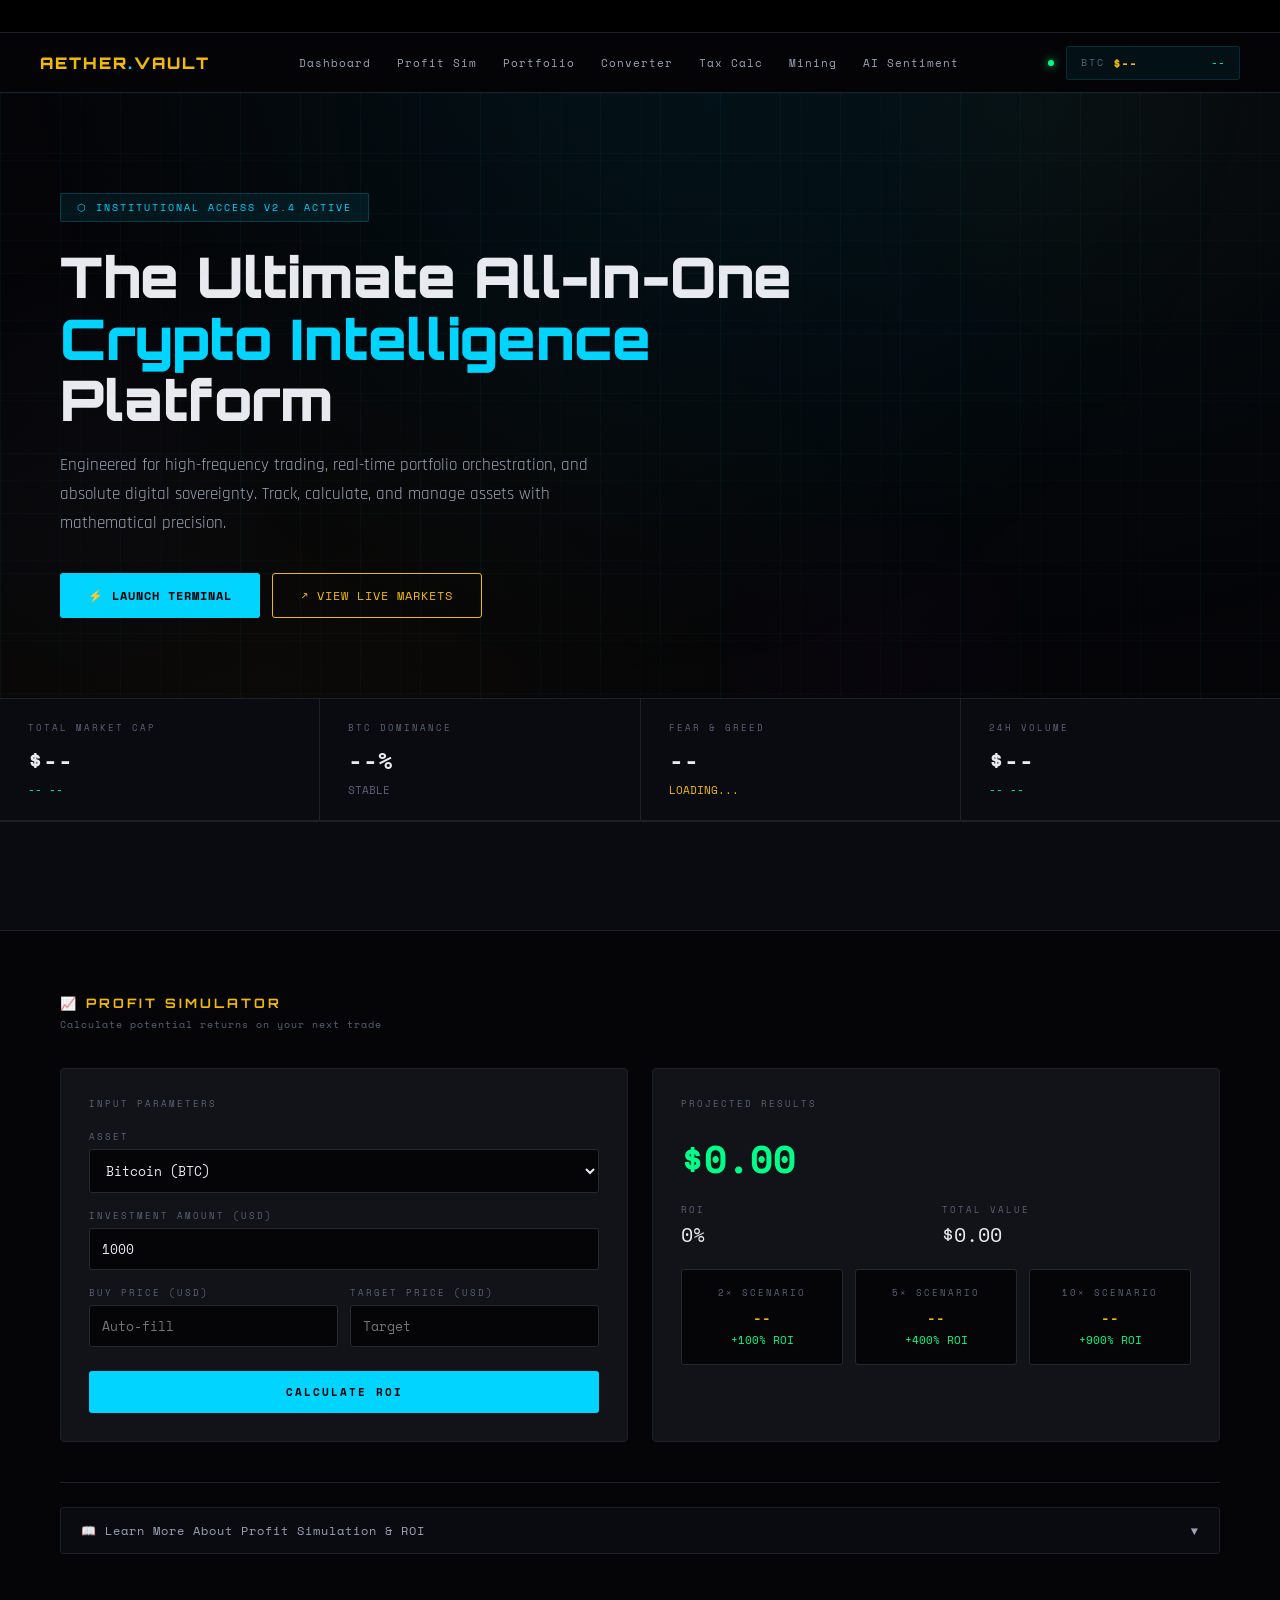
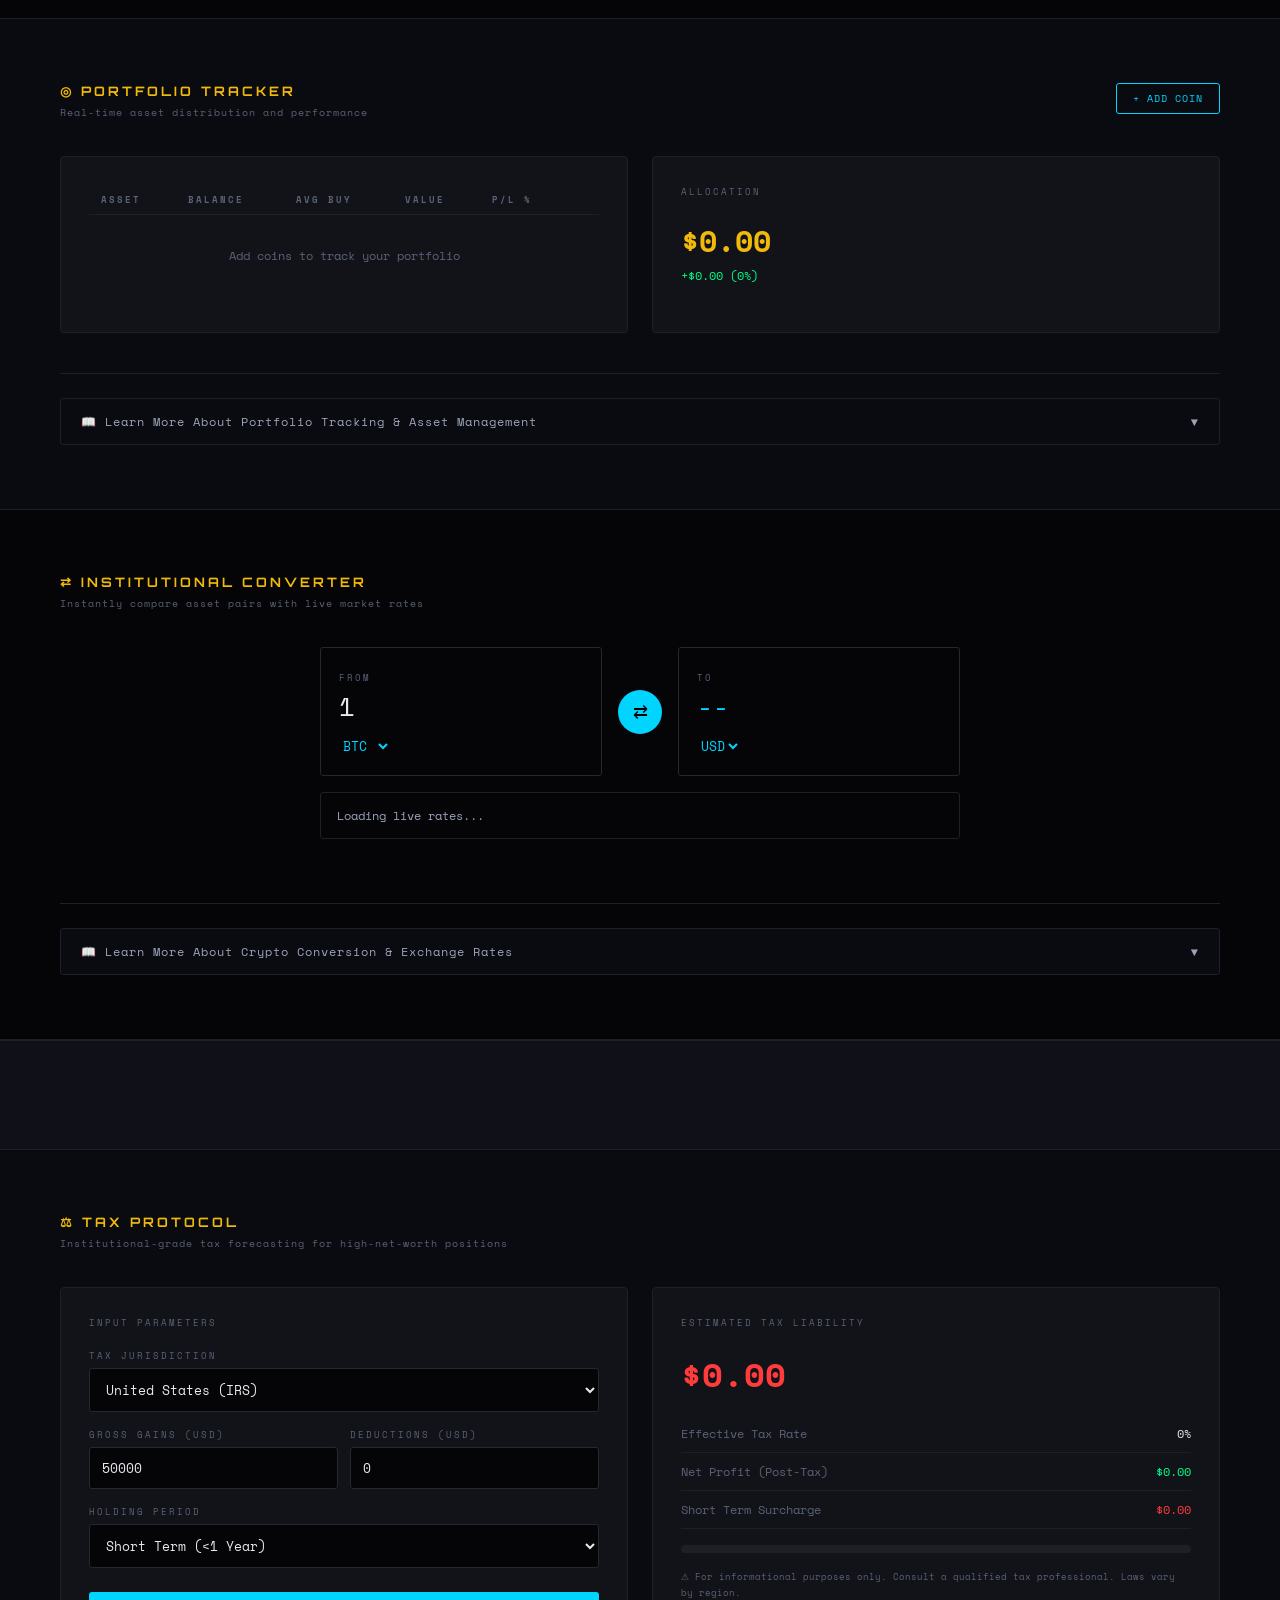
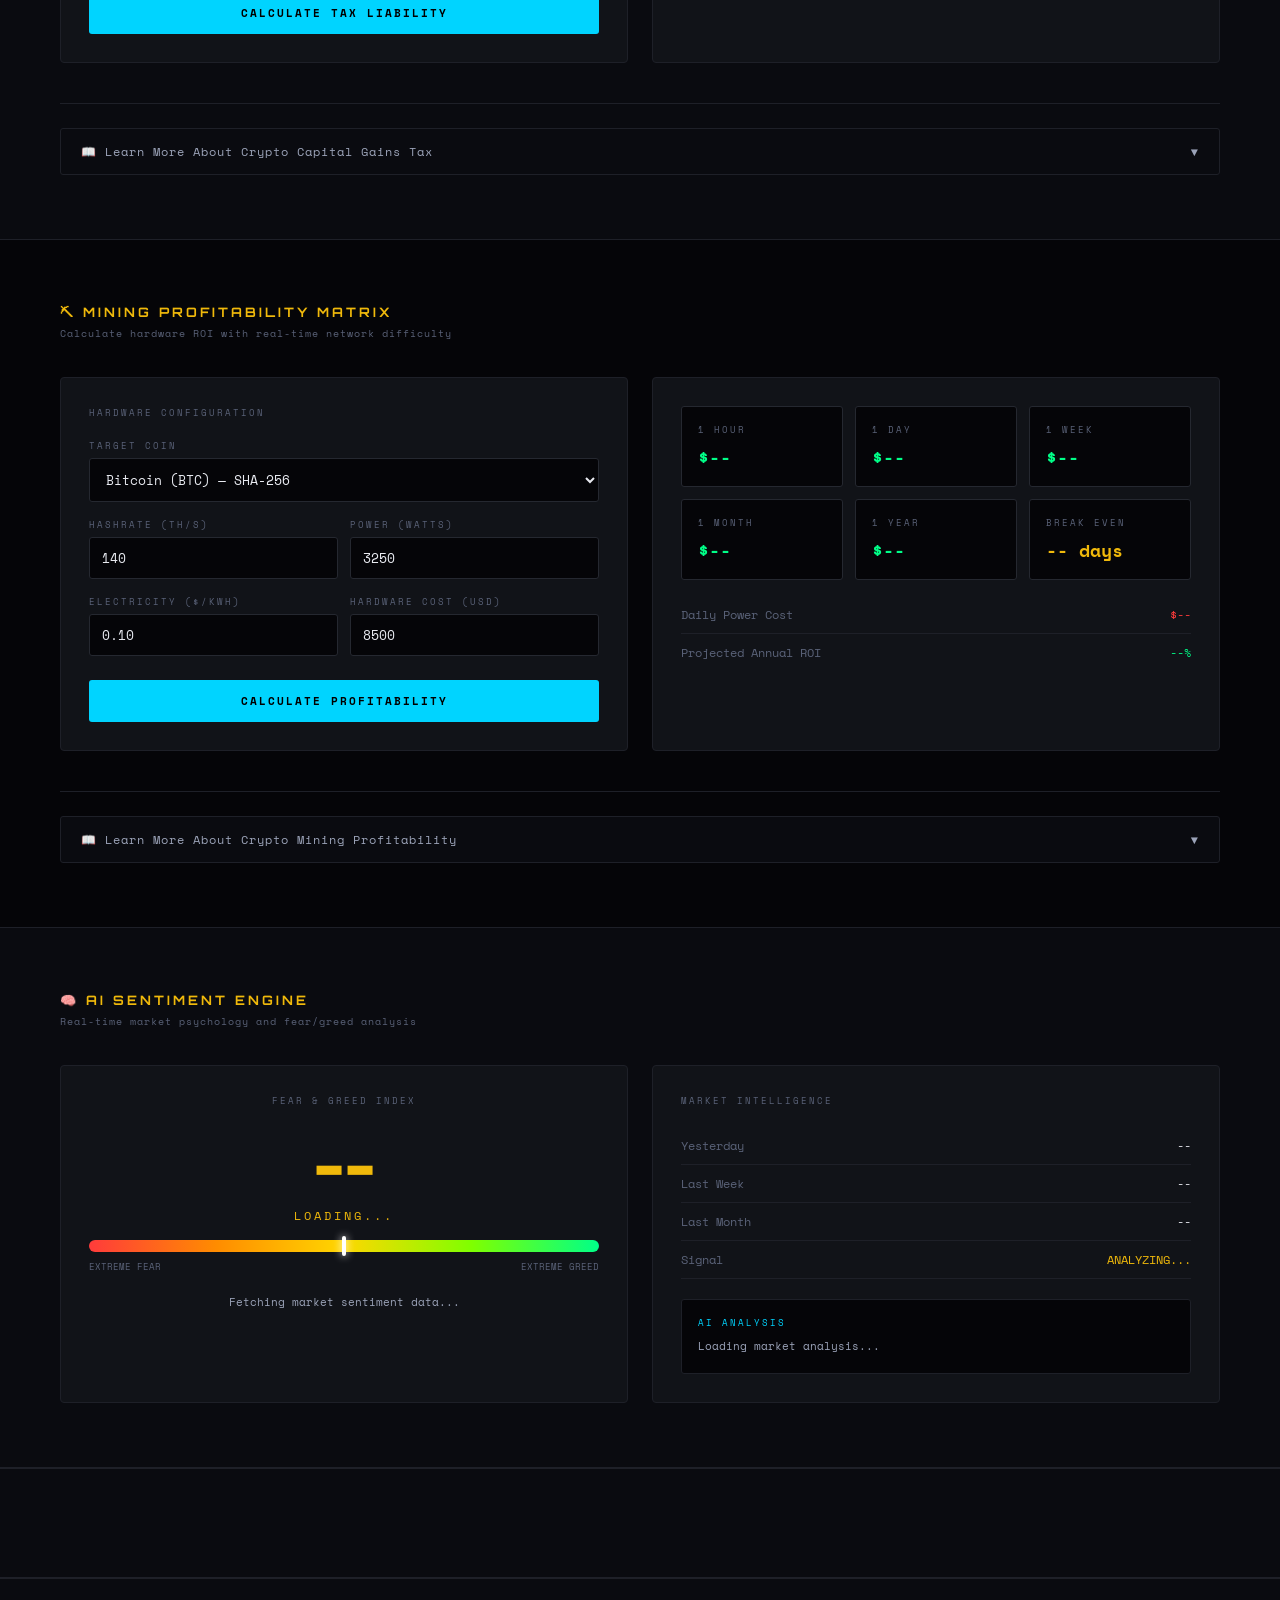
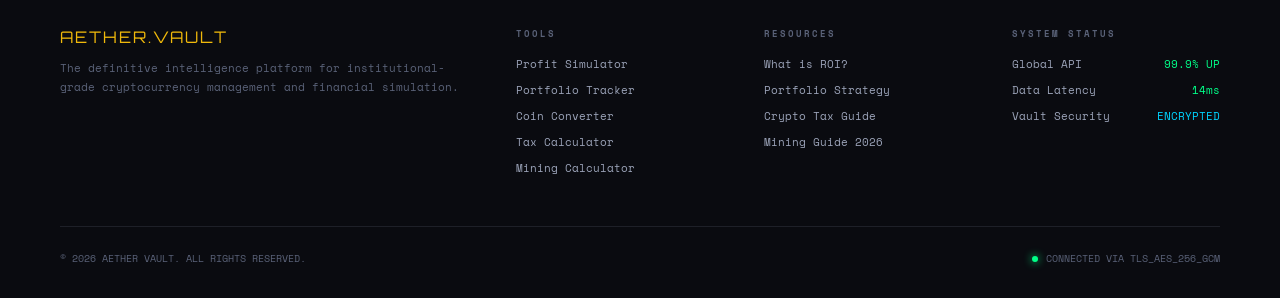
==== commit b185346c: "buttons functiionality changes" ====
--- a/index.html
+++ b/index.html
@@ -38,6 +38,32 @@
   "url":"https://yourdomain.com"
 }
 </script>
+
+<!-- ── NEW: Inline styles for BTC widget, toast, modal ── -->
+<style>
+/* NAV BTC WIDGET */
+.nav-btc-widget{display:flex;align-items:center;gap:8px;background:rgba(0,212,255,.06);border:1px solid rgba(0,212,255,.15);padding:6px 14px;border-radius:3px;cursor:default;}
+.nav-btc-label{font-family:'Space Mono',monospace;font-size:10px;color:#5a6278;letter-spacing:2px;}
+.nav-btc-price{font-family:'Space Mono',monospace;font-size:13px;font-weight:700;color:#f0b90b;min-width:90px;}
+.nav-btc-change{font-family:'Space Mono',monospace;font-size:11px;color:#00ff88;}
+/* TOAST */
+.toast{position:fixed;bottom:32px;left:50%;transform:translateX(-50%) translateY(20px);background:rgba(0,212,255,.12);border:1px solid #00d4ff;color:#00d4ff;font-family:'Space Mono',monospace;font-size:12px;letter-spacing:1px;padding:12px 28px;border-radius:3px;z-index:9999;opacity:0;pointer-events:none;transition:all .3s ease;white-space:nowrap;backdrop-filter:blur(12px);}
+.toast.show{opacity:1;transform:translateX(-50%) translateY(0);}
+/* MODAL */
+.modal-overlay{position:fixed;inset:0;background:rgba(0,0,0,.75);backdrop-filter:blur(8px);z-index:9000;display:flex;align-items:center;justify-content:center;opacity:0;pointer-events:none;transition:opacity .3s;}
+.modal-overlay.show{opacity:1;pointer-events:all;}
+.modal-box{background:#111318;border:1px solid #252830;border-top:2px solid #00d4ff;border-radius:6px;padding:40px;max-width:480px;width:90%;text-align:center;position:relative;transform:translateY(20px);transition:transform .3s;box-shadow:0 0 60px rgba(0,212,255,.1);}
+.modal-overlay.show .modal-box{transform:translateY(0);}
+.modal-close{position:absolute;top:16px;right:20px;background:none;border:none;color:#5a6278;font-size:22px;cursor:pointer;line-height:1;transition:color .2s;}
+.modal-close:hover{color:#e8eaf0;}
+.modal-icon{font-size:40px;margin-bottom:16px;}
+.modal-title{font-family:'Orbitron',sans-serif;font-size:16px;font-weight:700;letter-spacing:3px;color:#00d4ff;margin-bottom:16px;}
+.modal-body{font-family:'Space Mono',monospace;font-size:12px;color:#9ba3b8;line-height:1.9;margin-bottom:28px;}
+.modal-body strong{color:#f0b90b;}
+.modal-btn{font-family:'Space Mono',monospace;font-size:11px;background:#00d4ff;color:#000;border:none;padding:12px 32px;border-radius:3px;cursor:pointer;font-weight:700;letter-spacing:2px;transition:all .2s;}
+.modal-btn:hover{box-shadow:0 0 20px rgba(0,212,255,.4);}
+.sr-only{position:absolute;width:1px;height:1px;padding:0;margin:-1px;overflow:hidden;clip:rect(0,0,0,0);border:0;}
+</style>
 </head>
 <body>
 
@@ -46,7 +72,7 @@
   <div class="ticker-track" id="tickerTrack"></div>
 </div>
 
-<!-- NAV -->
+<!-- NAV — CONNECT WALLET removed, replaced with live BTC widget -->
 <nav class="navbar" id="navbar">
   <div class="nav-logo">AETHER<span class="logo-dot">.</span>VAULT</div>
   <div class="nav-links">
@@ -60,11 +86,29 @@
   </div>
   <div class="nav-right">
     <span class="live-dot"></span>
-    <button class="wallet-btn">CONNECT WALLET</button>
+    <div class="nav-btc-widget">
+      <span class="nav-btc-label">BTC</span>
+      <span class="nav-btc-price" id="nav-btc-price">$--</span>
+      <span class="nav-btc-change" id="nav-btc-change">--</span>
+    </div>
   </div>
 </nav>
 
-<!-- HERO -->
+<!-- TOAST NOTIFICATION -->
+<div class="toast" id="toast"></div>
+
+<!-- MODAL OVERLAY -->
+<div class="modal-overlay" id="modalOverlay" onclick="closeModal()">
+  <div class="modal-box" onclick="event.stopPropagation()">
+    <button class="modal-close" onclick="closeModal()">×</button>
+    <div class="modal-icon" id="modalIcon">⚡</div>
+    <div class="modal-title" id="modalTitle">TERMINAL ACTIVE</div>
+    <div class="modal-body" id="modalBody"></div>
+    <button class="modal-btn" id="modalBtn" onclick="closeModal()">GOT IT</button>
+  </div>
+</div>
+
+<!-- HERO — buttons now call launchTerminal() and viewMarkets() -->
 <section class="hero" id="dashboard">
   <div class="hero-bg-grid"></div>
   <div class="hero-content">
@@ -72,8 +116,8 @@
     <h1>The Ultimate All-In-One<br/><span class="hero-accent">Crypto Intelligence</span> Platform</h1>
     <p class="hero-sub">Engineered for high-frequency trading, real-time portfolio orchestration, and absolute digital sovereignty. Track, calculate, and manage assets with mathematical precision.</p>
     <div class="hero-btns">
-      <button class="btn-primary" onclick="smoothScroll('#profit')">⚡ LAUNCH TERMINAL</button>
-      <button class="btn-outline" onclick="smoothScroll('#converter')">↗ VIEW LIVE MARKETS</button>
+      <button class="btn-primary" onclick="launchTerminal()">⚡ LAUNCH TERMINAL</button>
+      <button class="btn-outline" onclick="viewMarkets()">↗ VIEW LIVE MARKETS</button>
     </div>
   </div>
 </section>
@@ -611,4 +655,4 @@
 <script src="assets/js/seo.js"></script>
 <script src="assets/js/app.js"></script>
 </body>
-</html>
+</html>
--- a/assets/css/main.css
+++ b/assets/css/main.css
@@ -2,456 +2,593 @@
    AETHER VAULT — MAIN.CSS
    ═══════════════════════════════════════ */
 
-:root {
-  --bg:     #050508;
-  --bg2:    #0a0b10;
-  --bg3:    #0f1018;
-  --card:   #111318;
-  --border: #1e2028;
-  --border2:#252830;
-  --blue:   #00d4ff;
-  --blue2:  #0099cc;
-  --gold:   #f0b90b;
-  --green:  #00ff88;
-  --red:    #ff3b3b;
-  --text:   #e8eaf0;
-  --text2:  #9ba3b8;
-  --text3:  #5a6278;
-  --mono:   'Space Mono', monospace;
-  --head:   'Orbitron', sans-serif;
-  --body:   'Rajdhani', sans-serif;
-}
-
-*, *::before, *::after { margin:0; padding:0; box-sizing:border-box; }
-
-html { scroll-behavior:smooth; }
-
-body {
-  background: var(--bg);
-  color: var(--text);
-  font-family: var(--body);
-  font-size: 16px;
-  overflow-x: hidden;
-  -webkit-font-smoothing: antialiased;
-}
-
-::-webkit-scrollbar { width:4px; }
-::-webkit-scrollbar-track { background:var(--bg); }
-::-webkit-scrollbar-thumb { background:var(--blue2); border-radius:2px; }
-
-/* ── TICKER ── */
-.ticker-bar {
-  background:#000;
-  border-bottom:1px solid var(--border);
-  padding:6px 0;
-  overflow:hidden;
-  position:sticky;
-  top:0;
-  z-index:1000;
-  height:33px;
-}
-.ticker-track {
-  display:flex;
-  gap:48px;
-  white-space:nowrap;
-  animation:ticker 35s linear infinite;
-  width:max-content;
-}
-.ticker-track:hover { animation-play-state:paused; }
-.t-item { font-family:var(--mono); font-size:11px; display:inline-flex; gap:8px; }
-.t-item .coin { color:var(--text3); }
-.t-item .price { color:var(--text); }
-.t-item .up { color:var(--green); }
-.t-item .down { color:var(--red); }
-@keyframes ticker { 0%{transform:translateX(0)} 100%{transform:translateX(-50%)} }
-
-/* ── NAVBAR ── */
-.navbar {
-  background:rgba(5,5,8,0.96);
-  backdrop-filter:blur(20px);
-  border-bottom:1px solid var(--border);
-  padding:0 40px;
-  display:flex;
-  align-items:center;
-  justify-content:space-between;
-  height:60px;
-  position:sticky;
-  top:33px;
-  z-index:999;
-}
-.nav-logo { font-family:var(--head); font-size:16px; font-weight:900; color:var(--gold); letter-spacing:2px; }
-.logo-dot { color:var(--blue); }
-.nav-links { display:flex; gap:2px; }
-.nav-link {
-  font-family:var(--mono);
-  font-size:11px;
-  color:var(--text2);
-  padding:6px 12px;
-  border-radius:3px;
-  text-decoration:none;
-  letter-spacing:1px;
-  transition:all .2s;
-}
-.nav-link:hover { color:var(--blue); background:rgba(0,212,255,.08); }
-.nav-right { display:flex; align-items:center; gap:12px; }
-.wallet-btn {
-  font-family:var(--mono);
-  font-size:11px;
-  background:var(--blue);
-  color:#000;
-  border:none;
-  padding:8px 16px;
-  border-radius:3px;
-  cursor:pointer;
-  font-weight:700;
-  letter-spacing:1px;
-  transition:all .2s;
-}
-.wallet-btn:hover { background:var(--blue2); box-shadow:0 0 20px rgba(0,212,255,.4); }
-
-/* ── LIVE DOT ── */
-.live-dot {
-  width:6px; height:6px;
-  border-radius:50%;
-  background:var(--green);
-  box-shadow:0 0 8px var(--green);
-  animation:pulse 2s infinite;
-  display:inline-block;
-}
-@keyframes pulse { 0%,100%{opacity:1} 50%{opacity:.3} }
-
-/* ── HERO ── */
-.hero {
-  padding:100px 60px 80px;
-  position:relative;
-  overflow:hidden;
-  background:radial-gradient(ellipse at 50% -20%, rgba(0,212,255,.06) 0%, transparent 70%);
-}
-.hero-bg-grid {
-  position:absolute;
-  inset:0;
-  background-image:
-    linear-gradient(rgba(0,212,255,.03) 1px, transparent 1px),
-    linear-gradient(90deg, rgba(0,212,255,.03) 1px, transparent 1px);
-  background-size:60px 60px;
-  pointer-events:none;
-}
-.hero-badge {
-  display:inline-flex;
-  align-items:center;
-  gap:8px;
-  background:rgba(0,212,255,.08);
-  border:1px solid rgba(0,212,255,.2);
-  padding:6px 16px;
-  border-radius:2px;
-  font-family:var(--mono);
-  font-size:10px;
-  color:var(--blue);
-  letter-spacing:2px;
-  margin-bottom:24px;
-}
-.hero h1 {
-  font-family:var(--head);
-  font-size:clamp(30px,4.5vw,56px);
-  font-weight:900;
-  line-height:1.1;
-  margin-bottom:20px;
-  max-width:800px;
-}
-.hero-accent { color:var(--blue); }
-.hero-sub {
-  color:var(--text2);
-  font-size:17px;
-  max-width:540px;
-  line-height:1.7;
-  margin-bottom:36px;
-}
-.hero-btns { display:flex; gap:12px; flex-wrap:wrap; }
-.btn-primary {
-  font-family:var(--mono);
-  font-size:12px;
-  background:var(--blue);
-  color:#000;
-  border:none;
-  padding:13px 28px;
-  border-radius:3px;
-  cursor:pointer;
-  font-weight:700;
-  letter-spacing:1px;
-  transition:all .2s;
-}
-.btn-primary:hover { box-shadow:0 0 30px rgba(0,212,255,.5); transform:translateY(-1px); }
-.btn-outline {
-  font-family:var(--mono);
-  font-size:12px;
-  background:transparent;
-  color:var(--gold);
-  border:1px solid var(--gold);
-  padding:13px 28px;
-  border-radius:3px;
-  cursor:pointer;
-  letter-spacing:1px;
-  transition:all .2s;
-}
-.btn-outline:hover { background:rgba(240,185,11,.1); box-shadow:0 0 20px rgba(240,185,11,.3); }
-
-/* ── STATS ── */
-.stats-row {
-  display:grid;
-  grid-template-columns:repeat(4,1fr);
-  background:var(--border);
-  gap:1px;
-  border-top:1px solid var(--border);
-  border-bottom:1px solid var(--border);
-}
-.stat-card { background:var(--bg2); padding:22px 28px; }
-.stat-label { font-family:var(--mono); font-size:9px; color:var(--text3); letter-spacing:2px; margin-bottom:8px; text-transform:uppercase; }
-.stat-value { font-family:var(--mono); font-size:24px; font-weight:700; margin-bottom:4px; }
-.stat-change { font-family:var(--mono); font-size:11px; color:var(--green); }
-.stat-sub { font-family:var(--mono); font-size:11px; color:var(--text3); }
-.stat-sub.gold { color:var(--gold); }
-
-/* ── AD ZONE ── */
-.ad-zone {
-  padding:20px 40px;
-  background:var(--bg2);
-  border-top:1px solid var(--border);
-  border-bottom:1px solid var(--border);
-  min-height:110px;
-  display:flex;
-  align-items:center;
-  justify-content:center;
-}
-.ad-zone.alt-bg { background:var(--bg3); }
-
-/* ── TOOL SECTIONS ── */
-.tool-section { padding:64px 60px; border-bottom:1px solid var(--border); }
-.alt-bg { background:var(--bg2); }
-
-.section-header {
-  display:flex;
-  align-items:flex-start;
-  justify-content:space-between;
-  margin-bottom:36px;
-}
-.section-title {
-  font-family:var(--head);
-  font-size:13px;
-  font-weight:700;
-  letter-spacing:3px;
-  color:var(--gold);
-  text-transform:uppercase;
-  margin-bottom:6px;
-}
-.section-sub { font-family:var(--mono); font-size:10px; color:var(--text3); letter-spacing:1px; }
-
-/* ── CARDS ── */
-.card {
-  background:var(--card);
-  border:1px solid var(--border);
-  border-radius:4px;
-  padding:28px;
-}
-.card-label { font-family:var(--mono); font-size:9px; color:var(--text3); letter-spacing:2px; text-transform:uppercase; margin-bottom:20px; }
-
-/* ── GRIDS ── */
-.grid-2 { display:grid; grid-template-columns:1fr 1fr; gap:24px; }
-.grid-3 { display:grid; grid-template-columns:repeat(3,1fr); gap:12px; }
-.grid-4 { display:grid; grid-template-columns:repeat(4,1fr); gap:16px; }
-.two-col { display:grid; grid-template-columns:1fr 1fr; gap:12px; }
-
-/* ── FORM ELEMENTS ── */
-.input-group { margin-bottom:16px; }
-.input-label { font-family:var(--mono); font-size:9px; color:var(--text3); letter-spacing:2px; text-transform:uppercase; margin-bottom:6px; display:block; }
-.input-field {
-  width:100%;
-  background:var(--bg);
-  border:1px solid var(--border2);
-  color:var(--text);
-  font-family:var(--mono);
-  font-size:13px;
-  padding:10px 12px;
-  border-radius:3px;
-  outline:none;
-  transition:border-color .2s;
-}
-.input-field:focus { border-color:var(--blue); }
-select.input-field { cursor:pointer; }
-select.input-field option { background:var(--bg2); }
-
-.calc-btn {
-  width:100%;
-  font-family:var(--mono);
-  font-size:11px;
-  background:var(--blue);
-  color:#000;
-  border:none;
-  padding:13px;
-  border-radius:3px;
-  cursor:pointer;
-  font-weight:700;
-  letter-spacing:2px;
-  transition:all .2s;
-  margin-top:8px;
-}
-.calc-btn:hover { box-shadow:0 0 20px rgba(0,212,255,.4); transform:translateY(-1px); }
-
-.add-btn {
-  font-family:var(--mono);
-  font-size:10px;
-  background:transparent;
-  border:1px solid var(--blue);
-  color:var(--blue);
-  padding:7px 16px;
-  border-radius:3px;
-  cursor:pointer;
-  letter-spacing:1px;
-  transition:all .2s;
-  white-space:nowrap;
-}
-.add-btn:hover { background:rgba(0,212,255,.1); }
-
-/* ── RESULTS ── */
-.result-big { font-family:var(--mono); font-size:clamp(24px,3vw,40px); font-weight:700; margin:8px 0 16px; }
-.result-big.positive { color:var(--green); }
-.result-big.negative { color:var(--red); }
-
-.mini-label { font-family:var(--mono); font-size:9px; color:var(--text3); letter-spacing:2px; margin-bottom:4px; }
-.mini-val { font-family:var(--mono); font-size:20px; color:var(--text); }
-
-.result-row { display:flex; justify-content:space-between; padding:10px 0; border-bottom:1px solid var(--border); font-family:var(--mono); font-size:12px; }
-.result-row:last-child { border-bottom:none; }
-.rl { color:var(--text3); }
-.rv { color:var(--text); }
-.rv.pos { color:var(--green); }
-.rv.neg { color:var(--red); }
-.rv.gold { color:var(--gold); }
-
-/* ── SCENARIOS ── */
-.scenario-card { background:var(--bg); border:1px solid var(--border2); border-radius:3px; padding:16px; text-align:center; }
-.sc-label { font-family:var(--mono); font-size:9px; color:var(--text3); letter-spacing:2px; margin-bottom:8px; }
-.sc-val { font-family:var(--mono); font-size:14px; color:var(--gold); font-weight:700; }
-.sc-roi { font-family:var(--mono); font-size:11px; color:var(--green); margin-top:4px; }
-
-/* ── PORTFOLIO ── */
-.port-form { display:grid; grid-template-columns:1fr 1fr 1fr auto; gap:12px; align-items:end; background:var(--bg); border:1px solid var(--border); padding:20px; border-radius:3px; }
-.port-table { width:100%; border-collapse:collapse; }
-.port-table th { font-family:var(--mono); font-size:9px; color:var(--text3); letter-spacing:2px; text-align:left; padding:8px 12px; border-bottom:1px solid var(--border); }
-.port-table td { font-family:var(--mono); font-size:12px; padding:12px; border-bottom:1px solid var(--border); }
-.port-table tr:last-child td { border-bottom:none; }
-.empty-state { color:var(--text3); text-align:center; padding:32px !important; }
-.coin-dot { width:8px; height:8px; border-radius:50%; display:inline-block; margin-right:8px; }
-.total-val { font-family:var(--mono); font-size:30px; font-weight:700; color:var(--gold); margin:8px 0 4px; }
-.total-change { font-family:var(--mono); font-size:12px; color:var(--green); margin-bottom:20px; }
-.remove-btn { background:none; border:none; color:var(--red); cursor:pointer; font-size:16px; line-height:1; }
-
-/* ── CONVERTER ── */
-.converter-wrap { display:flex; align-items:center; gap:16px; margin-bottom:16px; }
-.converter-box { flex:1; background:var(--bg); border:1px solid var(--border2); border-radius:3px; padding:18px; }
-.conv-label { font-family:var(--mono); font-size:9px; color:var(--text3); letter-spacing:2px; margin-bottom:10px; display:block; }
-.sr-only { position:absolute; width:1px; height:1px; padding:0; margin:-1px; overflow:hidden; clip:rect(0,0,0,0); white-space:nowrap; border:0; }
-.converter-box input { width:100%; background:none; border:none; color:var(--text); font-family:var(--mono); font-size:26px; outline:none; }
-.converter-box select { background:none; border:none; color:var(--blue); font-family:var(--mono); font-size:13px; outline:none; cursor:pointer; margin-top:10px; }
-.conv-result { font-family:var(--mono); font-size:26px; color:var(--blue); min-height:32px; }
-.swap-btn { background:var(--blue); border:none; color:#000; width:44px; height:44px; border-radius:50%; cursor:pointer; font-size:18px; display:flex; align-items:center; justify-content:center; flex-shrink:0; transition:all .2s; }
-.swap-btn:hover { box-shadow:0 0 20px rgba(0,212,255,.5); }
-.rate-bar { font-family:var(--mono); font-size:12px; color:var(--text2); padding:14px 16px; background:var(--bg); border:1px solid var(--border); border-radius:3px; }
-.quick-card { background:var(--card); border:1px solid var(--border); border-radius:4px; padding:16px; text-align:center; cursor:pointer; transition:border-color .2s; }
-.quick-card:hover { border-color:var(--blue); }
-.quick-label { font-family:var(--mono); font-size:10px; color:var(--text3); letter-spacing:2px; margin-bottom:8px; }
-.quick-rate { font-family:var(--mono); font-size:16px; color:var(--blue); }
-
-/* ── TAX ── */
-.tax-big { font-family:var(--mono); font-size:34px; font-weight:700; color:var(--red); margin:8px 0 16px; }
-.tax-bar { height:8px; background:var(--border); border-radius:4px; margin:16px 0; overflow:hidden; }
-.tax-fill { height:100%; background:linear-gradient(90deg, var(--green), var(--gold), var(--red)); border-radius:4px; transition:width .5s; }
-.disclaimer { font-family:var(--mono); font-size:9px; color:var(--text3); line-height:1.7; margin-top:16px; }
-
-/* ── MINING ── */
-.mining-grid { display:grid; grid-template-columns:repeat(3,1fr); gap:12px; }
-.mine-card { background:var(--bg); border:1px solid var(--border2); border-radius:3px; padding:16px; }
-.mine-period { font-family:var(--mono); font-size:9px; color:var(--text3); letter-spacing:2px; margin-bottom:8px; }
-.mine-val { font-family:var(--mono); font-size:18px; color:var(--green); font-weight:700; }
-.mine-val.gold { color:var(--gold); }
-
-/* ── SENTIMENT ── */
-.gauge-num { font-family:var(--head); font-size:60px; font-weight:900; color:var(--gold); margin:12px 0 4px; }
-.gauge-label { font-family:var(--mono); font-size:12px; letter-spacing:3px; text-transform:uppercase; color:var(--gold); margin-bottom:16px; }
-.gauge-bar { width:100%; height:12px; border-radius:6px; background:linear-gradient(90deg,#ff3b3b,#ff8c00,#ffd700,#7fff00,#00ff88); margin:0 auto 8px; position:relative; }
-.gauge-needle { position:absolute; top:-4px; width:4px; height:20px; background:#fff; border-radius:2px; transform:translateX(-50%); transition:left .6s; box-shadow:0 0 8px #fff; }
-.gauge-ends { display:flex; justify-content:space-between; font-family:var(--mono); font-size:9px; color:var(--text3); margin-bottom:20px; }
-.sentiment-desc { font-family:var(--mono); font-size:11px; color:var(--text2); line-height:1.7; }
-.ai-box { margin-top:20px; padding:16px; background:var(--bg); border:1px solid var(--border); border-radius:3px; }
-.ai-label { font-family:var(--mono); font-size:9px; color:var(--blue); letter-spacing:2px; margin-bottom:8px; }
-.ai-box p { font-family:var(--mono); font-size:11px; color:var(--text2); line-height:1.8; }
-
-/* ── SEO BLOCKS ── */
-.seo-block { margin-top:40px; border-top:1px solid var(--border); padding-top:24px; }
-.seo-toggle {
-  width:100%;
-  text-align:left;
-  font-family:var(--mono);
-  font-size:12px;
-  color:var(--text2);
-  background:var(--bg2);
-  border:1px solid var(--border);
-  padding:14px 20px;
-  border-radius:3px;
-  cursor:pointer;
-  display:flex;
-  justify-content:space-between;
-  align-items:center;
-  transition:all .2s;
-  letter-spacing:1px;
-}
-.seo-toggle:hover { border-color:var(--blue); color:var(--blue); }
-.toggle-icon { transition:transform .3s; }
-.seo-toggle.open .toggle-icon { transform:rotate(180deg); }
-.seo-content { display:none; padding-top:24px; }
-.seo-content.open { display:block; }
-
-.seo-grid { display:grid; grid-template-columns:repeat(2,1fr); gap:20px; margin-bottom:32px; }
-.seo-card { background:var(--bg2); border:1px solid var(--border); border-radius:4px; padding:24px; }
-.seo-card h3 { font-family:var(--head); font-size:13px; font-weight:700; color:var(--gold); margin-bottom:12px; letter-spacing:1px; }
-.seo-card p { font-family:var(--body); font-size:15px; color:var(--text2); line-height:1.8; }
-.seo-card strong { color:var(--text); }
-
-/* ── FAQ ── */
-.faq-block { border-top:1px solid var(--border); padding-top:24px; }
-.faq-block h3 { font-family:var(--head); font-size:13px; color:var(--text2); letter-spacing:2px; margin-bottom:16px; }
-.faq-item { border-bottom:1px solid var(--border); }
-.faq-q {
-  width:100%;
-  text-align:left;
-  font-family:var(--mono);
-  font-size:12px;
-  color:var(--text);
-  background:none;
-  border:none;
-  padding:16px 0;
-  cursor:pointer;
-  display:flex;
-  justify-content:space-between;
-  transition:color .2s;
-}
-.faq-q:hover { color:var(--blue); }
-.faq-a { font-family:var(--body); font-size:15px; color:var(--text2); line-height:1.8; padding:0 0 16px; display:none; }
-.faq-a.open { display:block; }
-
-/* ── FOOTER ── */
-footer { background:var(--bg2); border-top:1px solid var(--border); padding:48px 60px 32px; }
-.footer-grid { display:grid; grid-template-columns:2fr 1fr 1fr 1fr; gap:40px; margin-bottom:40px; }
-.footer-logo { font-family:var(--head); font-size:16px; color:var(--gold); letter-spacing:2px; margin-bottom:12px; }
-.footer-tag { font-family:var(--mono); font-size:11px; color:var(--text3); line-height:1.7; }
-.footer-col h4 { font-family:var(--mono); font-size:9px; color:var(--text3); letter-spacing:2px; text-transform:uppercase; margin-bottom:16px; }
-.footer-col a { display:block; font-family:var(--mono); font-size:11px; color:var(--text2); text-decoration:none; margin-bottom:10px; transition:color .2s; cursor:pointer; }
-.footer-col a:hover { color:var(--blue); }
-.status-row { display:flex; justify-content:space-between; font-family:var(--mono); font-size:11px; margin-bottom:10px; color:var(--text2); }
-.status-row .green { color:var(--green); }
-.status-row .blue { color:var(--blue); }
-.footer-bottom { display:flex; align-items:center; justify-content:space-between; padding-top:24px; border-top:1px solid var(--border); font-family:var(--mono); font-size:10px; color:var(--text3); }
-.footer-status { display:flex; align-items:center; gap:8px; }
-
-/* ── UTILS ── */
-.gold { color:var(--gold); }
-.green { color:var(--green); }
+   :root {
+    --bg:     #050508;
+    --bg2:    #0a0b10;
+    --bg3:    #0f1018;
+    --card:   #111318;
+    --border: #1e2028;
+    --border2:#252830;
+    --blue:   #00d4ff;
+    --blue2:  #0099cc;
+    --gold:   #f0b90b;
+    --green:  #00ff88;
+    --red:    #ff3b3b;
+    --text:   #e8eaf0;
+    --text2:  #9ba3b8;
+    --text3:  #5a6278;
+    --mono:   'Space Mono', monospace;
+    --head:   'Orbitron', sans-serif;
+    --body:   'Rajdhani', sans-serif;
+  }
+  
+  *, *::before, *::after { margin:0; padding:0; box-sizing:border-box; }
+  
+  html { scroll-behavior:smooth; }
+  
+  body {
+    background: var(--bg);
+    color: var(--text);
+    font-family: var(--body);
+    font-size: 16px;
+    overflow-x: hidden;
+    -webkit-font-smoothing: antialiased;
+  }
+  
+  ::-webkit-scrollbar { width:4px; }
+  ::-webkit-scrollbar-track { background:var(--bg); }
+  ::-webkit-scrollbar-thumb { background:var(--blue2); border-radius:2px; }
+  
+  /* ── TICKER ── */
+  .ticker-bar {
+    background:#000;
+    border-bottom:1px solid var(--border);
+    padding:6px 0;
+    overflow:hidden;
+    position:sticky;
+    top:0;
+    z-index:1000;
+    height:33px;
+  }
+  .ticker-track {
+    display:flex;
+    gap:48px;
+    white-space:nowrap;
+    animation:ticker 35s linear infinite;
+    width:max-content;
+  }
+  .ticker-track:hover { animation-play-state:paused; }
+  .t-item { font-family:var(--mono); font-size:11px; display:inline-flex; gap:8px; }
+  .t-item .coin { color:var(--text3); }
+  .t-item .price { color:var(--text); }
+  .t-item .up { color:var(--green); }
+  .t-item .down { color:var(--red); }
+  @keyframes ticker { 0%{transform:translateX(0)} 100%{transform:translateX(-50%)} }
+  
+  /* ── NAVBAR ── */
+  .navbar {
+    background:rgba(5,5,8,0.96);
+    backdrop-filter:blur(20px);
+    border-bottom:1px solid var(--border);
+    padding:0 40px;
+    display:flex;
+    align-items:center;
+    justify-content:space-between;
+    height:60px;
+    position:sticky;
+    top:33px;
+    z-index:999;
+  }
+  .nav-logo { font-family:var(--head); font-size:16px; font-weight:900; color:var(--gold); letter-spacing:2px; }
+  .logo-dot { color:var(--blue); }
+  .nav-links { display:flex; gap:2px; }
+  .nav-link {
+    font-family:var(--mono);
+    font-size:11px;
+    color:var(--text2);
+    padding:6px 12px;
+    border-radius:3px;
+    text-decoration:none;
+    letter-spacing:1px;
+    transition:all .2s;
+  }
+  .nav-link:hover { color:var(--blue); background:rgba(0,212,255,.08); }
+  .nav-right { display:flex; align-items:center; gap:12px; }
+  .wallet-btn {
+    font-family:var(--mono);
+    font-size:11px;
+    background:var(--blue);
+    color:#000;
+    border:none;
+    padding:8px 16px;
+    border-radius:3px;
+    cursor:pointer;
+    font-weight:700;
+    letter-spacing:1px;
+    transition:all .2s;
+  }
+  .wallet-btn:hover { background:var(--blue2); box-shadow:0 0 20px rgba(0,212,255,.4); }
+  
+  /* ── LIVE DOT ── */
+  .live-dot {
+    width:6px; height:6px;
+    border-radius:50%;
+    background:var(--green);
+    box-shadow:0 0 8px var(--green);
+    animation:pulse 2s infinite;
+    display:inline-block;
+  }
+  @keyframes pulse { 0%,100%{opacity:1} 50%{opacity:.3} }
+  
+  /* ── HERO ── */
+  .hero {
+    padding:100px 60px 80px;
+    position:relative;
+    overflow:hidden;
+    background:radial-gradient(ellipse at 50% -20%, rgba(0,212,255,.06) 0%, transparent 70%);
+  }
+  .hero-bg-grid {
+    position:absolute;
+    inset:0;
+    background-image:
+      linear-gradient(rgba(0,212,255,.03) 1px, transparent 1px),
+      linear-gradient(90deg, rgba(0,212,255,.03) 1px, transparent 1px);
+    background-size:60px 60px;
+    pointer-events:none;
+  }
+  .hero-badge {
+    display:inline-flex;
+    align-items:center;
+    gap:8px;
+    background:rgba(0,212,255,.08);
+    border:1px solid rgba(0,212,255,.2);
+    padding:6px 16px;
+    border-radius:2px;
+    font-family:var(--mono);
+    font-size:10px;
+    color:var(--blue);
+    letter-spacing:2px;
+    margin-bottom:24px;
+  }
+  .hero h1 {
+    font-family:var(--head);
+    font-size:clamp(30px,4.5vw,56px);
+    font-weight:900;
+    line-height:1.1;
+    margin-bottom:20px;
+    max-width:800px;
+  }
+  .hero-accent { color:var(--blue); }
+  .hero-sub {
+    color:var(--text2);
+    font-size:17px;
+    max-width:540px;
+    line-height:1.7;
+    margin-bottom:36px;
+  }
+  .hero-btns { display:flex; gap:12px; flex-wrap:wrap; }
+  .btn-primary {
+    font-family:var(--mono);
+    font-size:12px;
+    background:var(--blue);
+    color:#000;
+    border:none;
+    padding:13px 28px;
+    border-radius:3px;
+    cursor:pointer;
+    font-weight:700;
+    letter-spacing:1px;
+    transition:all .2s;
+  }
+  .btn-primary:hover { box-shadow:0 0 30px rgba(0,212,255,.5); transform:translateY(-1px); }
+  .btn-outline {
+    font-family:var(--mono);
+    font-size:12px;
+    background:transparent;
+    color:var(--gold);
+    border:1px solid var(--gold);
+    padding:13px 28px;
+    border-radius:3px;
+    cursor:pointer;
+    letter-spacing:1px;
+    transition:all .2s;
+  }
+  .btn-outline:hover { background:rgba(240,185,11,.1); box-shadow:0 0 20px rgba(240,185,11,.3); }
+  
+  /* ── STATS ── */
+  .stats-row {
+    display:grid;
+    grid-template-columns:repeat(4,1fr);
+    background:var(--border);
+    gap:1px;
+    border-top:1px solid var(--border);
+    border-bottom:1px solid var(--border);
+  }
+  .stat-card { background:var(--bg2); padding:22px 28px; }
+  .stat-label { font-family:var(--mono); font-size:9px; color:var(--text3); letter-spacing:2px; margin-bottom:8px; text-transform:uppercase; }
+  .stat-value { font-family:var(--mono); font-size:24px; font-weight:700; margin-bottom:4px; }
+  .stat-change { font-family:var(--mono); font-size:11px; color:var(--green); }
+  .stat-sub { font-family:var(--mono); font-size:11px; color:var(--text3); }
+  .stat-sub.gold { color:var(--gold); }
+  
+  /* ── AD ZONE ── */
+  .ad-zone {
+    padding:20px 40px;
+    background:var(--bg2);
+    border-top:1px solid var(--border);
+    border-bottom:1px solid var(--border);
+    min-height:110px;
+    display:flex;
+    align-items:center;
+    justify-content:center;
+  }
+  .ad-zone.alt-bg { background:var(--bg3); }
+  
+  /* ── TOOL SECTIONS ── */
+  .tool-section { padding:64px 60px; border-bottom:1px solid var(--border); }
+  .alt-bg { background:var(--bg2); }
+  
+  .section-header {
+    display:flex;
+    align-items:flex-start;
+    justify-content:space-between;
+    margin-bottom:36px;
+  }
+  .section-title {
+    font-family:var(--head);
+    font-size:13px;
+    font-weight:700;
+    letter-spacing:3px;
+    color:var(--gold);
+    text-transform:uppercase;
+    margin-bottom:6px;
+  }
+  .section-sub { font-family:var(--mono); font-size:10px; color:var(--text3); letter-spacing:1px; }
+  
+  /* ── CARDS ── */
+  .card {
+    background:var(--card);
+    border:1px solid var(--border);
+    border-radius:4px;
+    padding:28px;
+  }
+  .card-label { font-family:var(--mono); font-size:9px; color:var(--text3); letter-spacing:2px; text-transform:uppercase; margin-bottom:20px; }
+  
+  /* ── GRIDS ── */
+  .grid-2 { display:grid; grid-template-columns:1fr 1fr; gap:24px; }
+  .grid-3 { display:grid; grid-template-columns:repeat(3,1fr); gap:12px; }
+  .grid-4 { display:grid; grid-template-columns:repeat(4,1fr); gap:16px; }
+  .two-col { display:grid; grid-template-columns:1fr 1fr; gap:12px; }
+  
+  /* ── FORM ELEMENTS ── */
+  .input-group { margin-bottom:16px; }
+  .input-label { font-family:var(--mono); font-size:9px; color:var(--text3); letter-spacing:2px; text-transform:uppercase; margin-bottom:6px; display:block; }
+  .input-field {
+    width:100%;
+    background:var(--bg);
+    border:1px solid var(--border2);
+    color:var(--text);
+    font-family:var(--mono);
+    font-size:13px;
+    padding:10px 12px;
+    border-radius:3px;
+    outline:none;
+    transition:border-color .2s;
+  }
+  .input-field:focus { border-color:var(--blue); }
+  select.input-field { cursor:pointer; }
+  select.input-field option { background:var(--bg2); }
+  
+  .calc-btn {
+    width:100%;
+    font-family:var(--mono);
+    font-size:11px;
+    background:var(--blue);
+    color:#000;
+    border:none;
+    padding:13px;
+    border-radius:3px;
+    cursor:pointer;
+    font-weight:700;
+    letter-spacing:2px;
+    transition:all .2s;
+    margin-top:8px;
+  }
+  .calc-btn:hover { box-shadow:0 0 20px rgba(0,212,255,.4); transform:translateY(-1px); }
+  
+  .add-btn {
+    font-family:var(--mono);
+    font-size:10px;
+    background:transparent;
+    border:1px solid var(--blue);
+    color:var(--blue);
+    padding:7px 16px;
+    border-radius:3px;
+    cursor:pointer;
+    letter-spacing:1px;
+    transition:all .2s;
+    white-space:nowrap;
+  }
+  .add-btn:hover { background:rgba(0,212,255,.1); }
+  
+  /* ── RESULTS ── */
+  .result-big { font-family:var(--mono); font-size:clamp(24px,3vw,40px); font-weight:700; margin:8px 0 16px; }
+  .result-big.positive { color:var(--green); }
+  .result-big.negative { color:var(--red); }
+  
+  .mini-label { font-family:var(--mono); font-size:9px; color:var(--text3); letter-spacing:2px; margin-bottom:4px; }
+  .mini-val { font-family:var(--mono); font-size:20px; color:var(--text); }
+  
+  .result-row { display:flex; justify-content:space-between; padding:10px 0; border-bottom:1px solid var(--border); font-family:var(--mono); font-size:12px; }
+  .result-row:last-child { border-bottom:none; }
+  .rl { color:var(--text3); }
+  .rv { color:var(--text); }
+  .rv.pos { color:var(--green); }
+  .rv.neg { color:var(--red); }
+  .rv.gold { color:var(--gold); }
+  
+  /* ── SCENARIOS ── */
+  .scenario-card { background:var(--bg); border:1px solid var(--border2); border-radius:3px; padding:16px; text-align:center; }
+  .sc-label { font-family:var(--mono); font-size:9px; color:var(--text3); letter-spacing:2px; margin-bottom:8px; }
+  .sc-val { font-family:var(--mono); font-size:14px; color:var(--gold); font-weight:700; }
+  .sc-roi { font-family:var(--mono); font-size:11px; color:var(--green); margin-top:4px; }
+  
+  /* ── PORTFOLIO ── */
+  .port-form { display:grid; grid-template-columns:1fr 1fr 1fr auto; gap:12px; align-items:end; background:var(--bg); border:1px solid var(--border); padding:20px; border-radius:3px; }
+  .port-table { width:100%; border-collapse:collapse; }
+  .port-table th { font-family:var(--mono); font-size:9px; color:var(--text3); letter-spacing:2px; text-align:left; padding:8px 12px; border-bottom:1px solid var(--border); }
+  .port-table td { font-family:var(--mono); font-size:12px; padding:12px; border-bottom:1px solid var(--border); }
+  .port-table tr:last-child td { border-bottom:none; }
+  .empty-state { color:var(--text3); text-align:center; padding:32px !important; }
+  .coin-dot { width:8px; height:8px; border-radius:50%; display:inline-block; margin-right:8px; }
+  .total-val { font-family:var(--mono); font-size:30px; font-weight:700; color:var(--gold); margin:8px 0 4px; }
+  .total-change { font-family:var(--mono); font-size:12px; color:var(--green); margin-bottom:20px; }
+  .remove-btn { background:none; border:none; color:var(--red); cursor:pointer; font-size:16px; line-height:1; }
+  
+  /* ── CONVERTER ── */
+  .converter-wrap { display:flex; align-items:center; gap:16px; margin-bottom:16px; }
+  .converter-box { flex:1; background:var(--bg); border:1px solid var(--border2); border-radius:3px; padding:18px; }
+  .conv-label { font-family:var(--mono); font-size:9px; color:var(--text3); letter-spacing:2px; margin-bottom:10px; }
+  .converter-box input { width:100%; background:none; border:none; color:var(--text); font-family:var(--mono); font-size:26px; outline:none; }
+  .converter-box select { background:none; border:none; color:var(--blue); font-family:var(--mono); font-size:13px; outline:none; cursor:pointer; margin-top:10px; }
+  .conv-result { font-family:var(--mono); font-size:26px; color:var(--blue); min-height:32px; }
+  .swap-btn { background:var(--blue); border:none; color:#000; width:44px; height:44px; border-radius:50%; cursor:pointer; font-size:18px; display:flex; align-items:center; justify-content:center; flex-shrink:0; transition:all .2s; }
+  .swap-btn:hover { box-shadow:0 0 20px rgba(0,212,255,.5); }
+  .rate-bar { font-family:var(--mono); font-size:12px; color:var(--text2); padding:14px 16px; background:var(--bg); border:1px solid var(--border); border-radius:3px; }
+  .quick-card { background:var(--card); border:1px solid var(--border); border-radius:4px; padding:16px; text-align:center; cursor:pointer; transition:border-color .2s; }
+  .quick-card:hover { border-color:var(--blue); }
+  .quick-label { font-family:var(--mono); font-size:10px; color:var(--text3); letter-spacing:2px; margin-bottom:8px; }
+  .quick-rate { font-family:var(--mono); font-size:16px; color:var(--blue); }
+  
+  /* ── TAX ── */
+  .tax-big { font-family:var(--mono); font-size:34px; font-weight:700; color:var(--red); margin:8px 0 16px; }
+  .tax-bar { height:8px; background:var(--border); border-radius:4px; margin:16px 0; overflow:hidden; }
+  .tax-fill { height:100%; background:linear-gradient(90deg, var(--green), var(--gold), var(--red)); border-radius:4px; transition:width .5s; }
+  .disclaimer { font-family:var(--mono); font-size:9px; color:var(--text3); line-height:1.7; margin-top:16px; }
+  
+  /* ── MINING ── */
+  .mining-grid { display:grid; grid-template-columns:repeat(3,1fr); gap:12px; }
+  .mine-card { background:var(--bg); border:1px solid var(--border2); border-radius:3px; padding:16px; }
+  .mine-period { font-family:var(--mono); font-size:9px; color:var(--text3); letter-spacing:2px; margin-bottom:8px; }
+  .mine-val { font-family:var(--mono); font-size:18px; color:var(--green); font-weight:700; }
+  .mine-val.gold { color:var(--gold); }
+  
+  /* ── SENTIMENT ── */
+  .gauge-num { font-family:var(--head); font-size:60px; font-weight:900; color:var(--gold); margin:12px 0 4px; }
+  .gauge-label { font-family:var(--mono); font-size:12px; letter-spacing:3px; text-transform:uppercase; color:var(--gold); margin-bottom:16px; }
+  .gauge-bar { width:100%; height:12px; border-radius:6px; background:linear-gradient(90deg,#ff3b3b,#ff8c00,#ffd700,#7fff00,#00ff88); margin:0 auto 8px; position:relative; }
+  .gauge-needle { position:absolute; top:-4px; width:4px; height:20px; background:#fff; border-radius:2px; transform:translateX(-50%); transition:left .6s; box-shadow:0 0 8px #fff; }
+  .gauge-ends { display:flex; justify-content:space-between; font-family:var(--mono); font-size:9px; color:var(--text3); margin-bottom:20px; }
+  .sentiment-desc { font-family:var(--mono); font-size:11px; color:var(--text2); line-height:1.7; }
+  .ai-box { margin-top:20px; padding:16px; background:var(--bg); border:1px solid var(--border); border-radius:3px; }
+  .ai-label { font-family:var(--mono); font-size:9px; color:var(--blue); letter-spacing:2px; margin-bottom:8px; }
+  .ai-box p { font-family:var(--mono); font-size:11px; color:var(--text2); line-height:1.8; }
+  
+  /* ── SEO BLOCKS ── */
+  .seo-block { margin-top:40px; border-top:1px solid var(--border); padding-top:24px; }
+  .seo-toggle {
+    width:100%;
+    text-align:left;
+    font-family:var(--mono);
+    font-size:12px;
+    color:var(--text2);
+    background:var(--bg2);
+    border:1px solid var(--border);
+    padding:14px 20px;
+    border-radius:3px;
+    cursor:pointer;
+    display:flex;
+    justify-content:space-between;
+    align-items:center;
+    transition:all .2s;
+    letter-spacing:1px;
+  }
+  .seo-toggle:hover { border-color:var(--blue); color:var(--blue); }
+  .toggle-icon { transition:transform .3s; }
+  .seo-toggle.open .toggle-icon { transform:rotate(180deg); }
+  .seo-content { display:none; padding-top:24px; }
+  .seo-content.open { display:block; }
+  
+  .seo-grid { display:grid; grid-template-columns:repeat(2,1fr); gap:20px; margin-bottom:32px; }
+  .seo-card { background:var(--bg2); border:1px solid var(--border); border-radius:4px; padding:24px; }
+  .seo-card h3 { font-family:var(--head); font-size:13px; font-weight:700; color:var(--gold); margin-bottom:12px; letter-spacing:1px; }
+  .seo-card p { font-family:var(--body); font-size:15px; color:var(--text2); line-height:1.8; }
+  .seo-card strong { color:var(--text); }
+  
+  /* ── FAQ ── */
+  .faq-block { border-top:1px solid var(--border); padding-top:24px; }
+  .faq-block h3 { font-family:var(--head); font-size:13px; color:var(--text2); letter-spacing:2px; margin-bottom:16px; }
+  .faq-item { border-bottom:1px solid var(--border); }
+  .faq-q {
+    width:100%;
+    text-align:left;
+    font-family:var(--mono);
+    font-size:12px;
+    color:var(--text);
+    background:none;
+    border:none;
+    padding:16px 0;
+    cursor:pointer;
+    display:flex;
+    justify-content:space-between;
+    transition:color .2s;
+  }
+  .faq-q:hover { color:var(--blue); }
+  .faq-a { font-family:var(--body); font-size:15px; color:var(--text2); line-height:1.8; padding:0 0 16px; display:none; }
+  .faq-a.open { display:block; }
+  
+  /* ── FOOTER ── */
+  footer { background:var(--bg2); border-top:1px solid var(--border); padding:48px 60px 32px; }
+  .footer-grid { display:grid; grid-template-columns:2fr 1fr 1fr 1fr; gap:40px; margin-bottom:40px; }
+  .footer-logo { font-family:var(--head); font-size:16px; color:var(--gold); letter-spacing:2px; margin-bottom:12px; }
+  .footer-tag { font-family:var(--mono); font-size:11px; color:var(--text3); line-height:1.7; }
+  .footer-col h4 { font-family:var(--mono); font-size:9px; color:var(--text3); letter-spacing:2px; text-transform:uppercase; margin-bottom:16px; }
+  .footer-col a { display:block; font-family:var(--mono); font-size:11px; color:var(--text2); text-decoration:none; margin-bottom:10px; transition:color .2s; cursor:pointer; }
+  .footer-col a:hover { color:var(--blue); }
+  .status-row { display:flex; justify-content:space-between; font-family:var(--mono); font-size:11px; margin-bottom:10px; color:var(--text2); }
+  .status-row .green { color:var(--green); }
+  .status-row .blue { color:var(--blue); }
+  .footer-bottom { display:flex; align-items:center; justify-content:space-between; padding-top:24px; border-top:1px solid var(--border); font-family:var(--mono); font-size:10px; color:var(--text3); }
+  .footer-status { display:flex; align-items:center; gap:8px; }
+  
+  /* ── UTILS ── */
+  .gold { color:var(--gold); }
+  .green { color:var(--green); }
+  
+  /* ── NAV BTC WIDGET ── */
+  .nav-btc-widget {
+    display:flex;
+    align-items:center;
+    gap:8px;
+    background:rgba(0,212,255,.06);
+    border:1px solid rgba(0,212,255,.15);
+    padding:6px 14px;
+    border-radius:3px;
+    cursor:default;
+  }
+  .nav-btc-label {
+    font-family:var(--mono);
+    font-size:10px;
+    color:var(--text3);
+    letter-spacing:2px;
+  }
+  .nav-btc-price {
+    font-family:var(--mono);
+    font-size:13px;
+    font-weight:700;
+    color:var(--gold);
+    min-width:90px;
+  }
+  .nav-btc-change {
+    font-family:var(--mono);
+    font-size:11px;
+    color:var(--green);
+  }
+  
+  /* ── TOAST ── */
+  .toast {
+    position:fixed;
+    bottom:32px;
+    left:50%;
+    transform:translateX(-50%) translateY(20px);
+    background:rgba(0,212,255,.12);
+    border:1px solid var(--blue);
+    color:var(--blue);
+    font-family:var(--mono);
+    font-size:12px;
+    letter-spacing:1px;
+    padding:12px 28px;
+    border-radius:3px;
+    z-index:9999;
+    opacity:0;
+    pointer-events:none;
+    transition:all .3s ease;
+    white-space:nowrap;
+    backdrop-filter:blur(12px);
+  }
+  .toast.show {
+    opacity:1;
+    transform:translateX(-50%) translateY(0);
+  }
+  
+  /* ── MODAL ── */
+  .modal-overlay {
+    position:fixed;
+    inset:0;
+    background:rgba(0,0,0,.75);
+    backdrop-filter:blur(8px);
+    z-index:9000;
+    display:flex;
+    align-items:center;
+    justify-content:center;
+    opacity:0;
+    pointer-events:none;
+    transition:opacity .3s;
+  }
+  .modal-overlay.show {
+    opacity:1;
+    pointer-events:all;
+  }
+  .modal-box {
+    background:var(--card);
+    border:1px solid var(--border2);
+    border-top:2px solid var(--blue);
+    border-radius:6px;
+    padding:40px;
+    max-width:480px;
+    width:90%;
+    text-align:center;
+    position:relative;
+    transform:translateY(20px);
+    transition:transform .3s;
+    box-shadow:0 0 60px rgba(0,212,255,.1);
+  }
+  .modal-overlay.show .modal-box {
+    transform:translateY(0);
+  }
+  .modal-close {
+    position:absolute;
+    top:16px; right:20px;
+    background:none;
+    border:none;
+    color:var(--text3);
+    font-size:22px;
+    cursor:pointer;
+    line-height:1;
+    transition:color .2s;
+  }
+  .modal-close:hover { color:var(--text); }
+  .modal-icon {
+    font-size:40px;
+    margin-bottom:16px;
+  }
+  .modal-title {
+    font-family:var(--head);
+    font-size:16px;
+    font-weight:700;
+    letter-spacing:3px;
+    color:var(--blue);
+    margin-bottom:16px;
+  }
+  .modal-body {
+    font-family:var(--mono);
+    font-size:12px;
+    color:var(--text2);
+    line-height:1.9;
+    margin-bottom:28px;
+  }
+  .modal-body strong { color:var(--gold); }
+  .modal-btn {
+    font-family:var(--mono);
+    font-size:11px;
+    background:var(--blue);
+    color:#000;
+    border:none;
+    padding:12px 32px;
+    border-radius:3px;
+    cursor:pointer;
+    font-weight:700;
+    letter-spacing:2px;
+    transition:all .2s;
+  }
+  .modal-btn:hover { box-shadow:0 0 20px rgba(0,212,255,.4); }
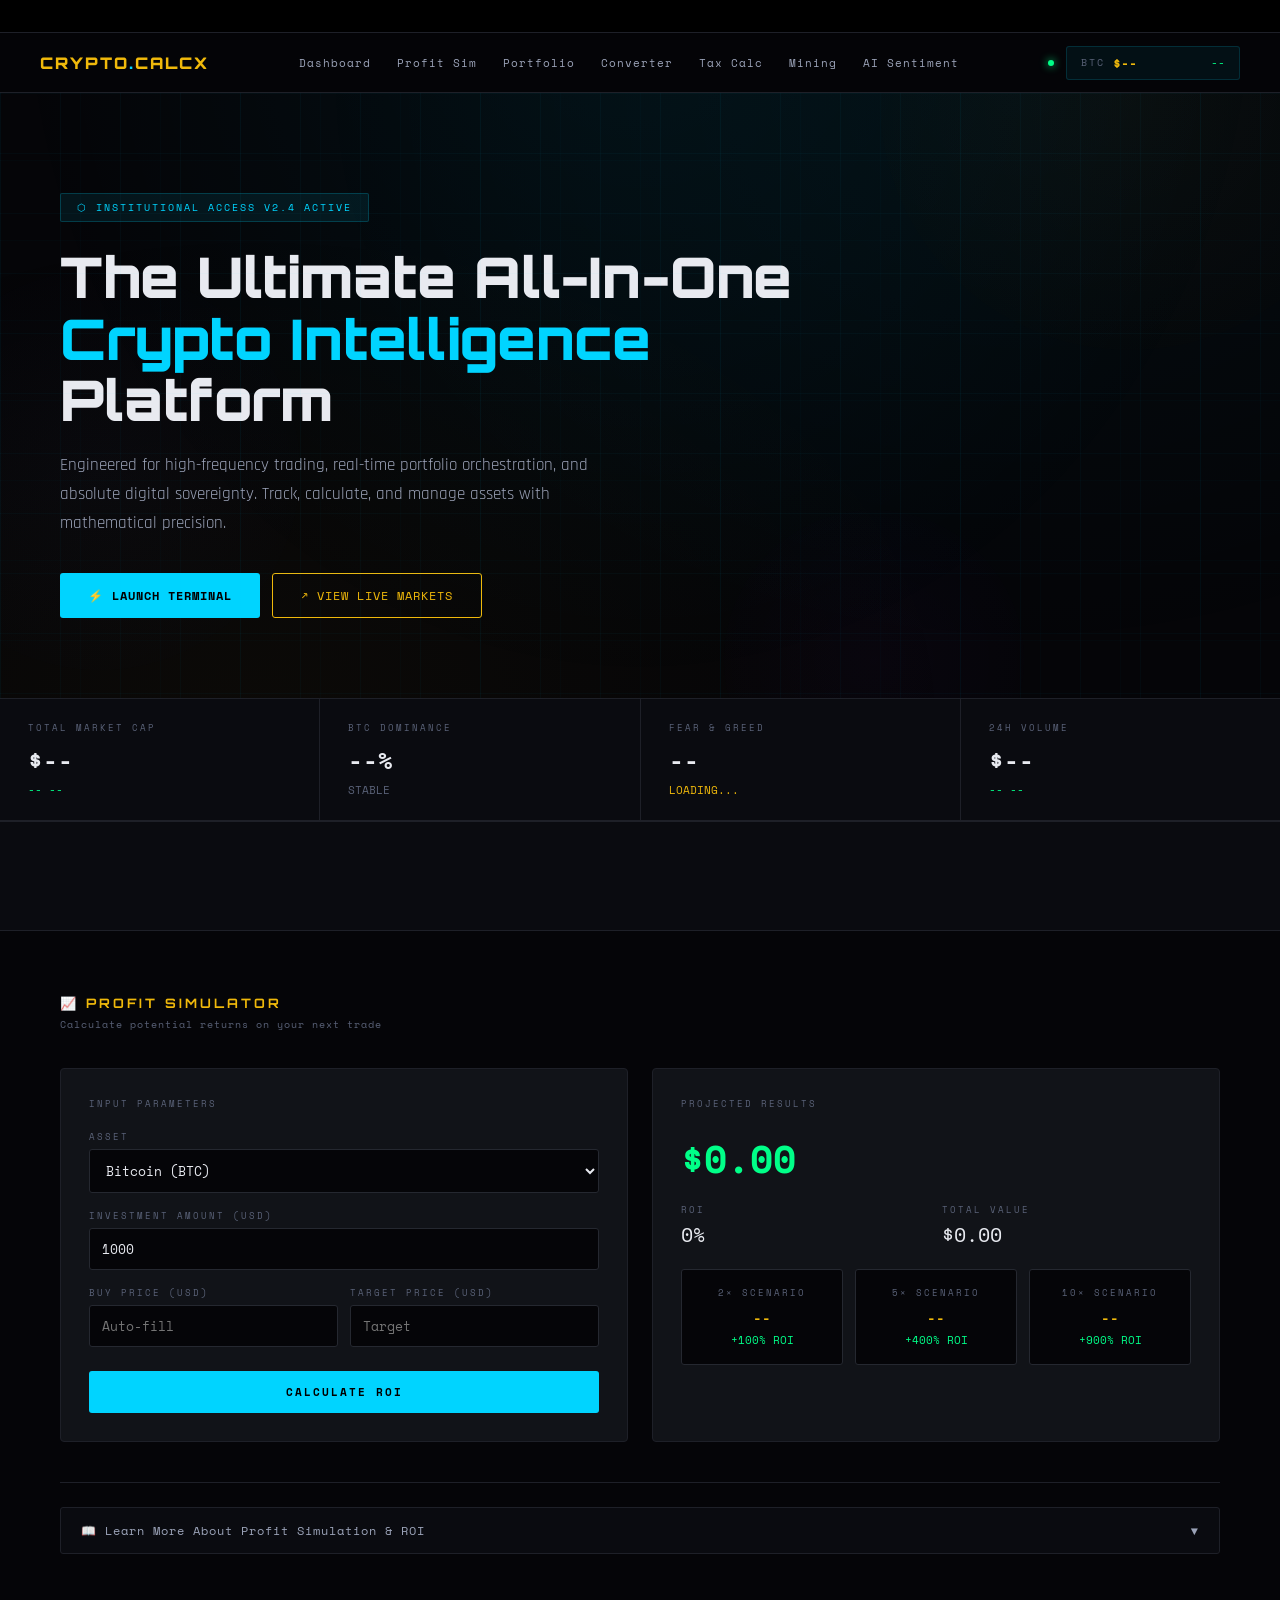
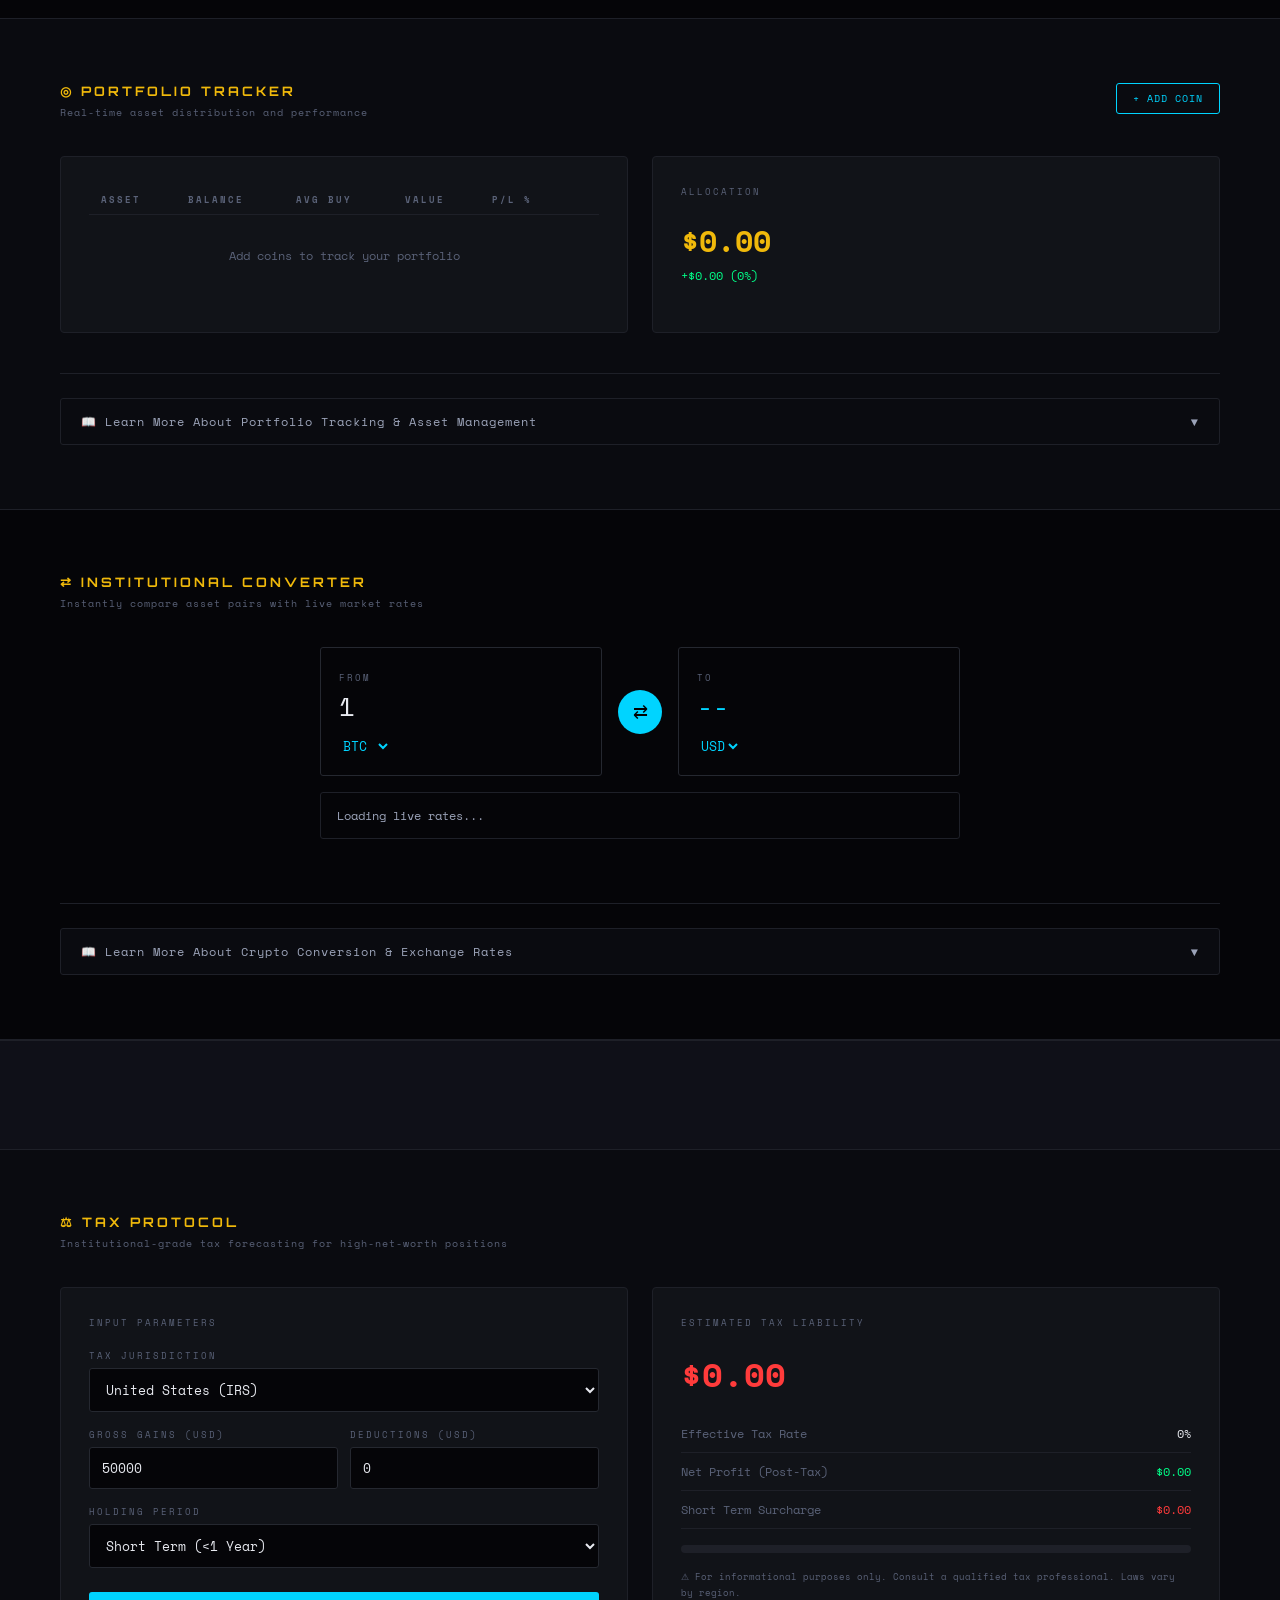
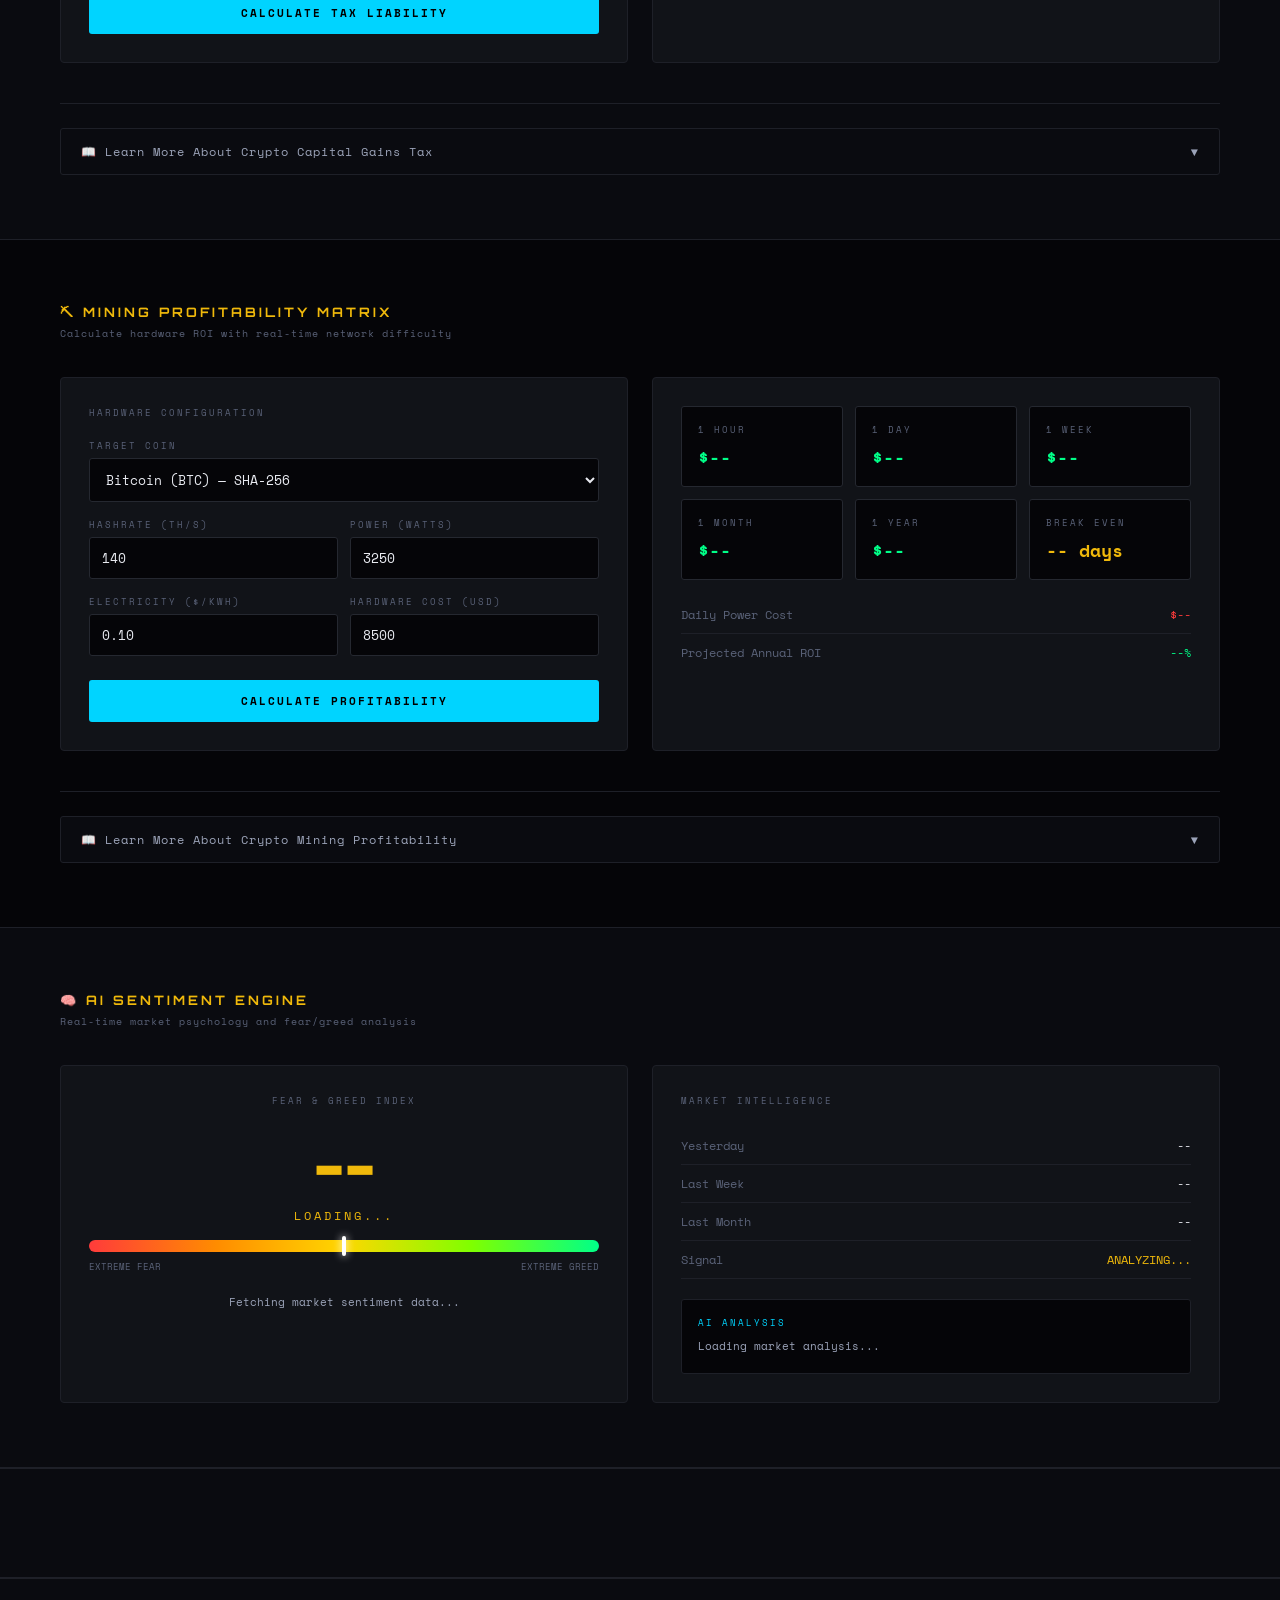
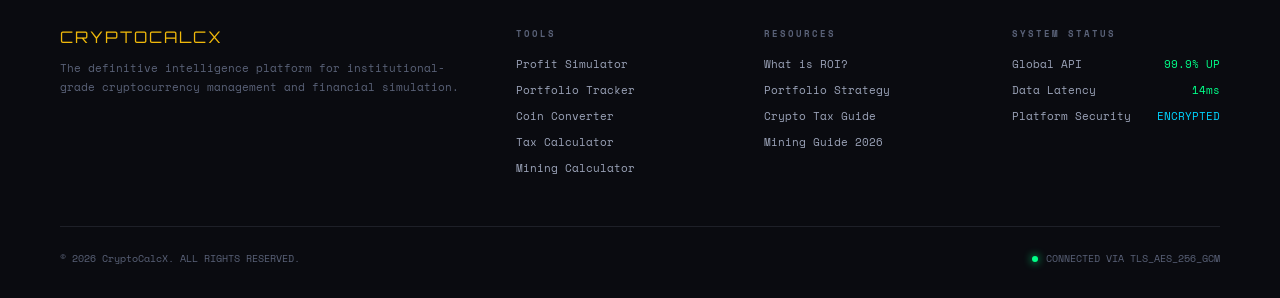
==== commit 3449cd08: "Cryptocalcx for ather.valut" ====
--- a/index.html
+++ b/index.html
@@ -3,7 +3,7 @@
 <head>
 <meta charset="UTF-8"/>
 <meta name="viewport" content="width=device-width, initial-scale=1.0"/>
-<title>AETHER VAULT | Crypto Calculator, Portfolio Tracker & Bitcoin Intelligence Platform</title>
+<title>CryptoCalcX | Crypto Calculator, Portfolio Tracker & Bitcoin Intelligence Platform</title>
 <meta name="description" content="Free institutional-grade crypto dashboard. Bitcoin profit calculator, portfolio tracker, coin converter, capital gains tax calculator, and mining profitability calculator. Real-time prices powered by CoinGecko."/>
 <meta name="keywords" content="crypto profit calculator, bitcoin portfolio tracker, cryptocurrency converter, crypto tax calculator, mining profitability calculator, bitcoin price, ethereum price, crypto ROI calculator"/>
 <meta name="robots" content="index, follow"/>
@@ -11,13 +11,13 @@
 <link rel="icon" type="image/png" href="assets/images/favicon.png"/>
 <link rel="apple-touch-icon" href="assets/images/favicon.png"/>
 <link rel="canonical" href="https://yourdomain.com"/>
-<meta property="og:title" content="AETHER VAULT | Institutional Crypto Intelligence"/>
+<meta property="og:title" content="CryptoCalcX | Institutional Crypto Intelligence"/>
 <meta property="og:description" content="Real-time crypto calculators, portfolio tracker, tax estimator and mining profitability — all free, no signup."/>
 <meta property="og:image" content="assets/images/og-image.jpg"/>
 <meta property="og:type" content="website"/>
 <meta property="og:url" content="https://yourdomain.com"/>
 <meta name="twitter:card" content="summary_large_image"/>
-<meta name="twitter:title" content="AETHER VAULT | Crypto Intelligence"/>
+<meta name="twitter:title" content="CryptoCalcX | Crypto Intelligence"/>
 <meta name="twitter:description" content="Free crypto profit calculator, portfolio tracker, tax calculator and mining profitability."/>
 <link rel="manifest" href="manifest.json"/>
 <link rel="preconnect" href="https://fonts.googleapis.com"/>
@@ -30,7 +30,7 @@
 {
   "@context":"https://schema.org",
   "@type":"WebApplication",
-  "name":"AETHER VAULT",
+  "name":"CryptoCalcX",
   "description":"Institutional-grade cryptocurrency intelligence platform with profit calculators, portfolio tracker, tax estimator and mining calculator.",
   "applicationCategory":"FinanceApplication",
   "operatingSystem":"All",
@@ -74,7 +74,7 @@
 
 <!-- NAV — CONNECT WALLET removed, replaced with live BTC widget -->
 <nav class="navbar" id="navbar">
-  <div class="nav-logo">AETHER<span class="logo-dot">.</span>VAULT</div>
+  <div class="nav-logo">CRYPTO<span class="logo-dot">.</span>CALCX</div>
   <div class="nav-links">
     <a class="nav-link" href="#dashboard">Dashboard</a>
     <a class="nav-link" href="#profit">Profit Sim</a>
@@ -614,7 +614,7 @@
 <footer>
   <div class="footer-grid">
     <div>
-      <div class="footer-logo">AETHER.VAULT</div>
+      <div class="footer-logo">CRYPTOCALCX</div>
       <p class="footer-tag">The definitive intelligence platform for institutional-grade cryptocurrency management and financial simulation.</p>
     </div>
     <div class="footer-col">
@@ -636,11 +636,11 @@
       <h4>SYSTEM STATUS</h4>
       <div class="status-row"><span>Global API</span><span class="green">99.9% UP</span></div>
       <div class="status-row"><span>Data Latency</span><span class="green">14ms</span></div>
-      <div class="status-row"><span>Vault Security</span><span class="blue">ENCRYPTED</span></div>
+      <div class="status-row"><span>Platform Security</span><span class="blue">ENCRYPTED</span></div>
     </div>
   </div>
   <div class="footer-bottom">
-    <span>© 2026 AETHER VAULT. ALL RIGHTS RESERVED.</span>
+    <span>© 2026 CryptoCalcX. ALL RIGHTS RESERVED.</span>
     <div class="footer-status"><span class="live-dot"></span><span>CONNECTED VIA TLS_AES_256_GCM</span></div>
   </div>
 </footer>
--- a/assets/css/main.css
+++ b/assets/css/main.css
@@ -1,5 +1,5 @@
 /* ═══════════════════════════════════════
-   AETHER VAULT — MAIN.CSS
+   CRYPTOCALCX — MAIN.CSS
    ═══════════════════════════════════════ */
 
    :root {
--- a/assets/css/background.css
+++ b/assets/css/background.css
@@ -1,5 +1,5 @@
 /* ═══════════════════════════════════════
-   AETHER VAULT — BACKGROUND.CSS
+   CRYPTOCALCX — BACKGROUND.CSS
    ═══════════════════════════════════════ */
 
 body::before {
--- a/assets/css/animations.css
+++ b/assets/css/animations.css
@@ -1,5 +1,5 @@
 /* ═══════════════════════════════════════
-   AETHER VAULT — ANIMATIONS.CSS
+   CRYPTOCALCX — ANIMATIONS.CSS
    ═══════════════════════════════════════ */
 
 /* ── REVEAL ON SCROLL ── */
--- a/assets/css/responsive.css
+++ b/assets/css/responsive.css
@@ -1,5 +1,5 @@
 /* ═══════════════════════════════════════
-   AETHER VAULT — RESPONSIVE.CSS
+   CRYPTOCALCX — RESPONSIVE.CSS
    ═══════════════════════════════════════ */
 
 @media (max-width: 1024px) {
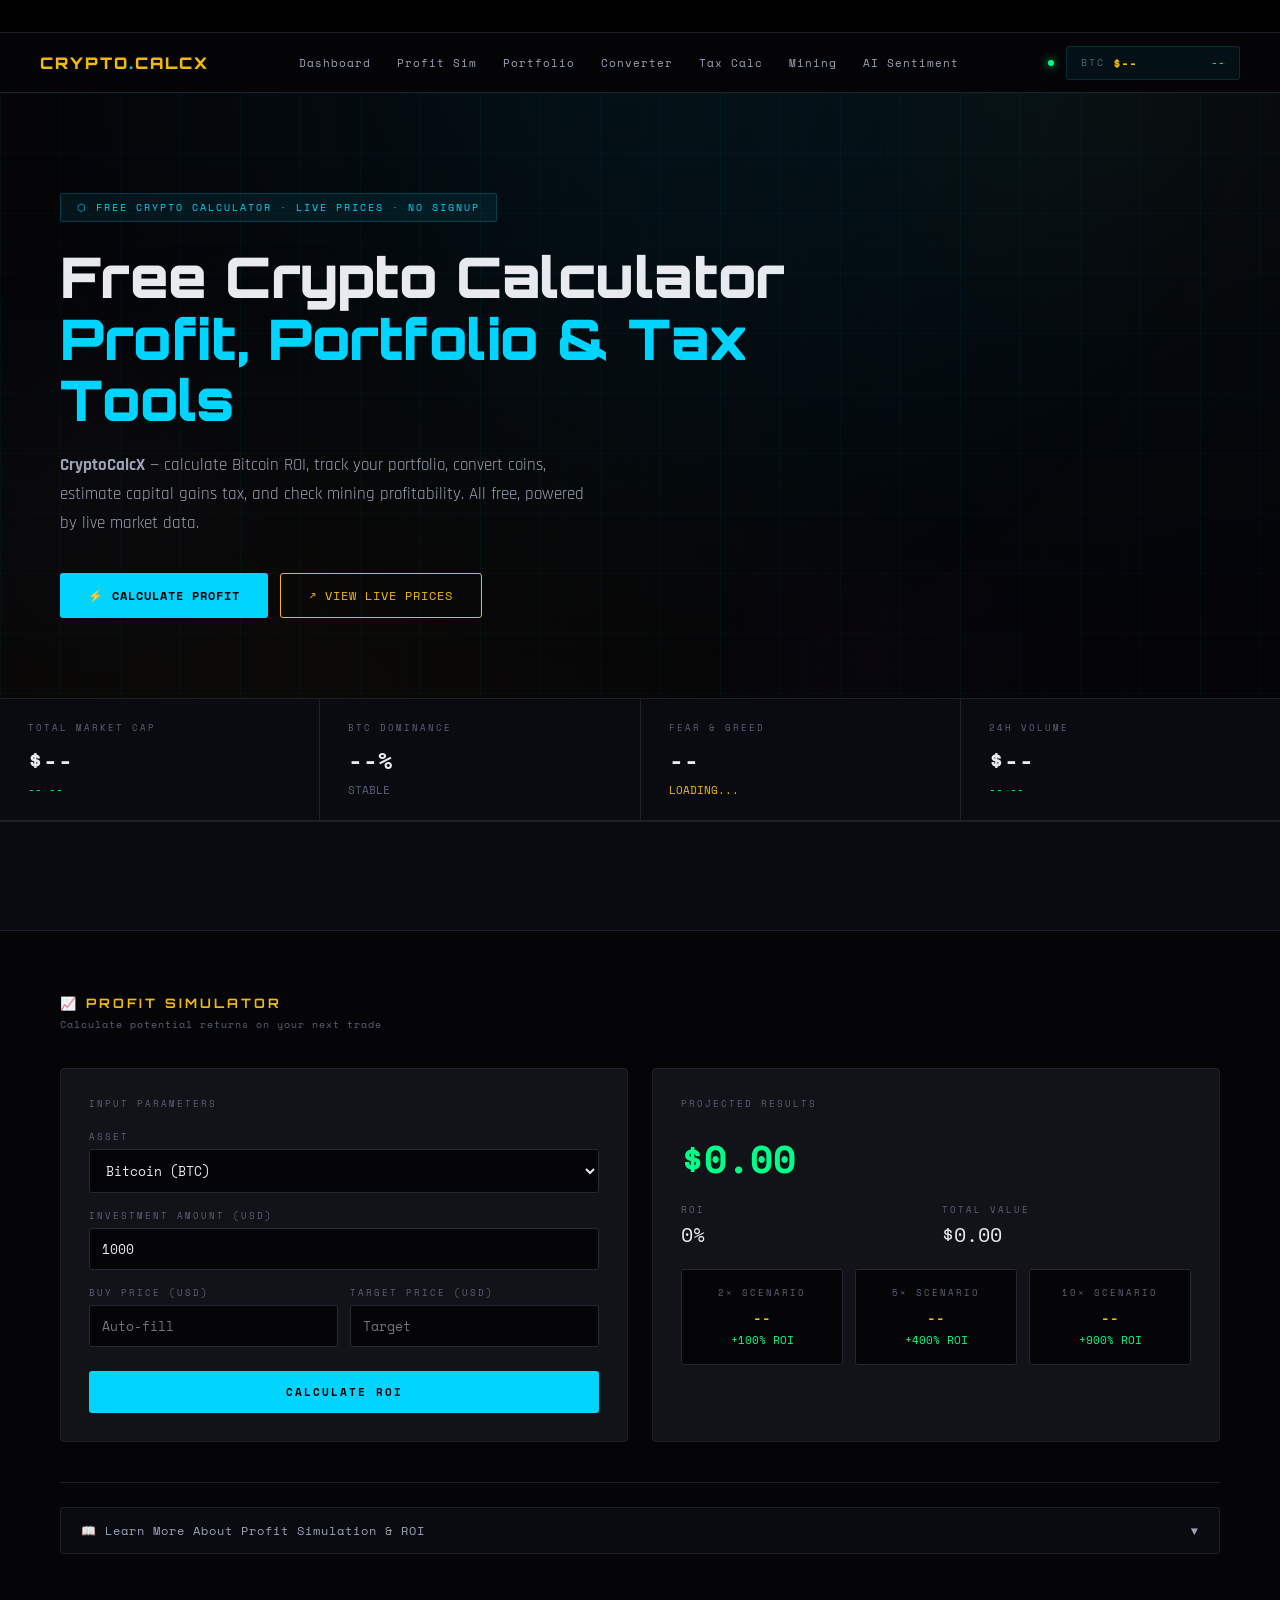
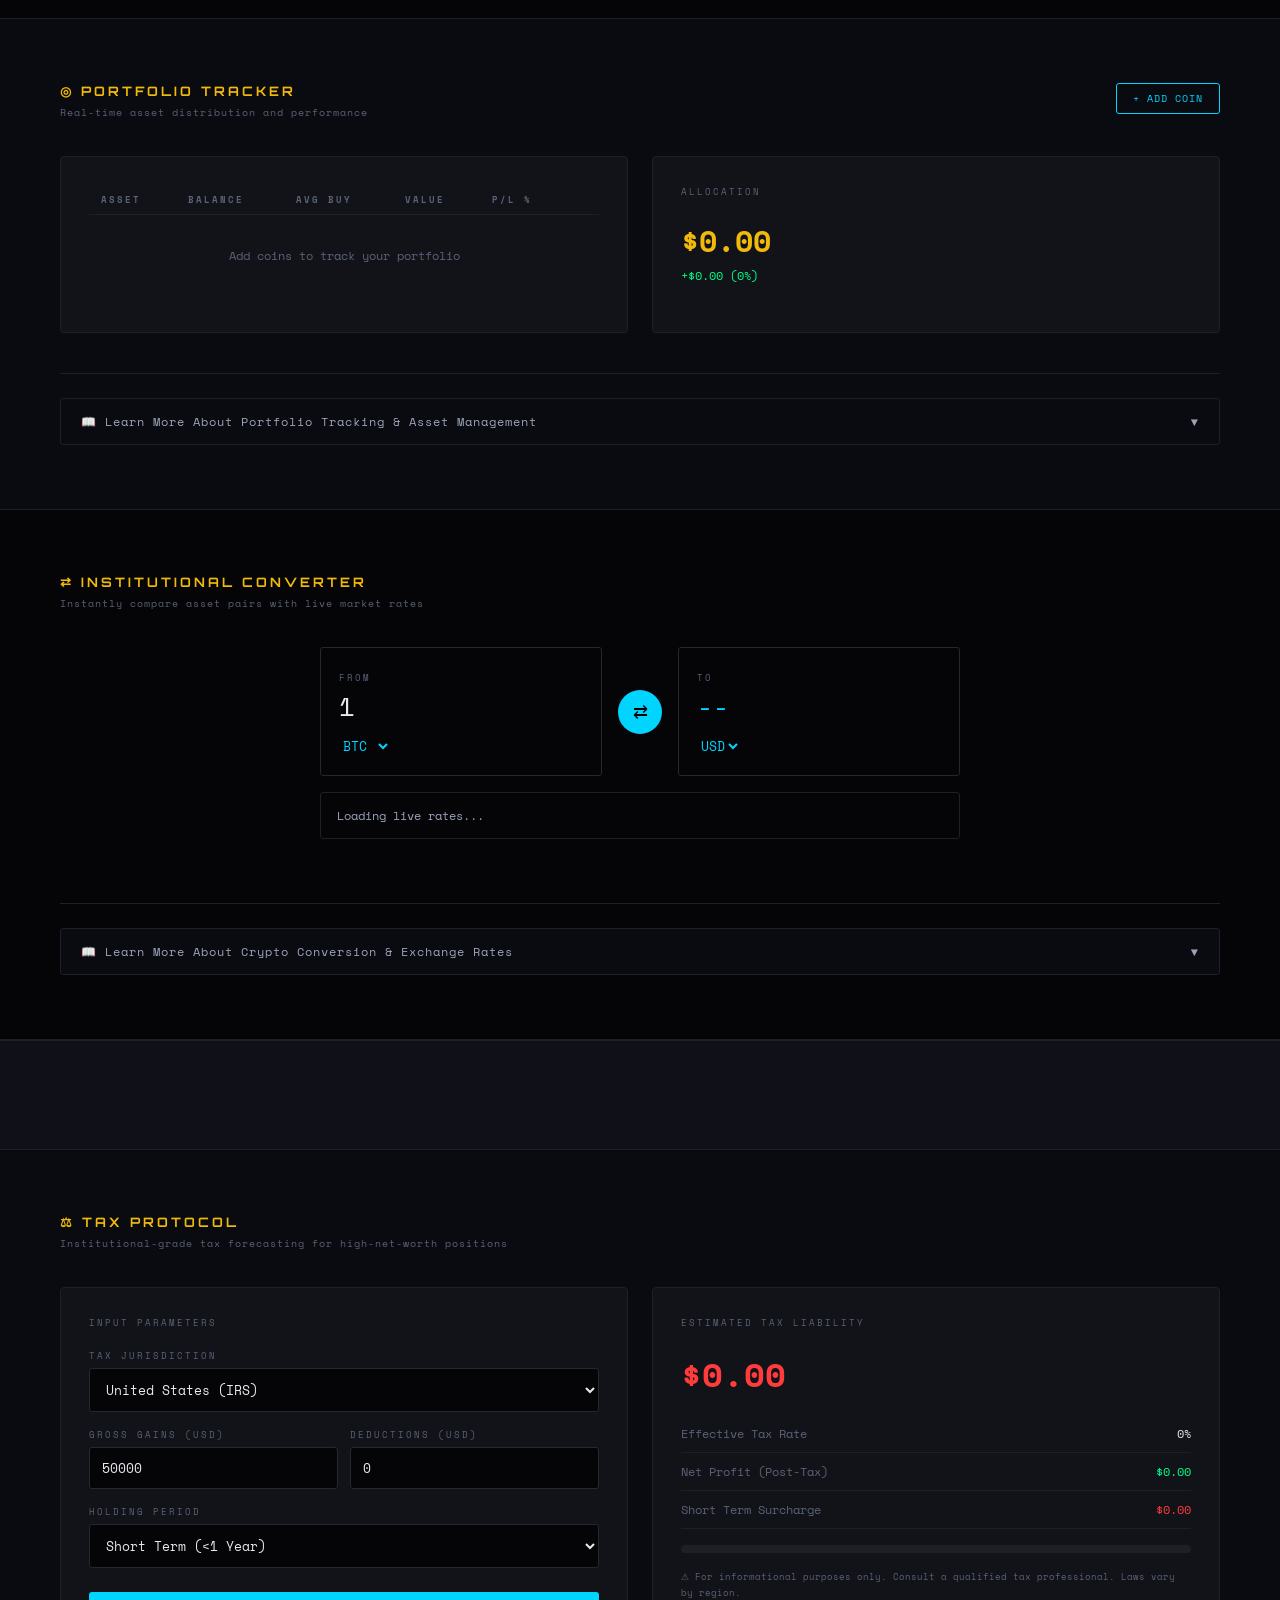
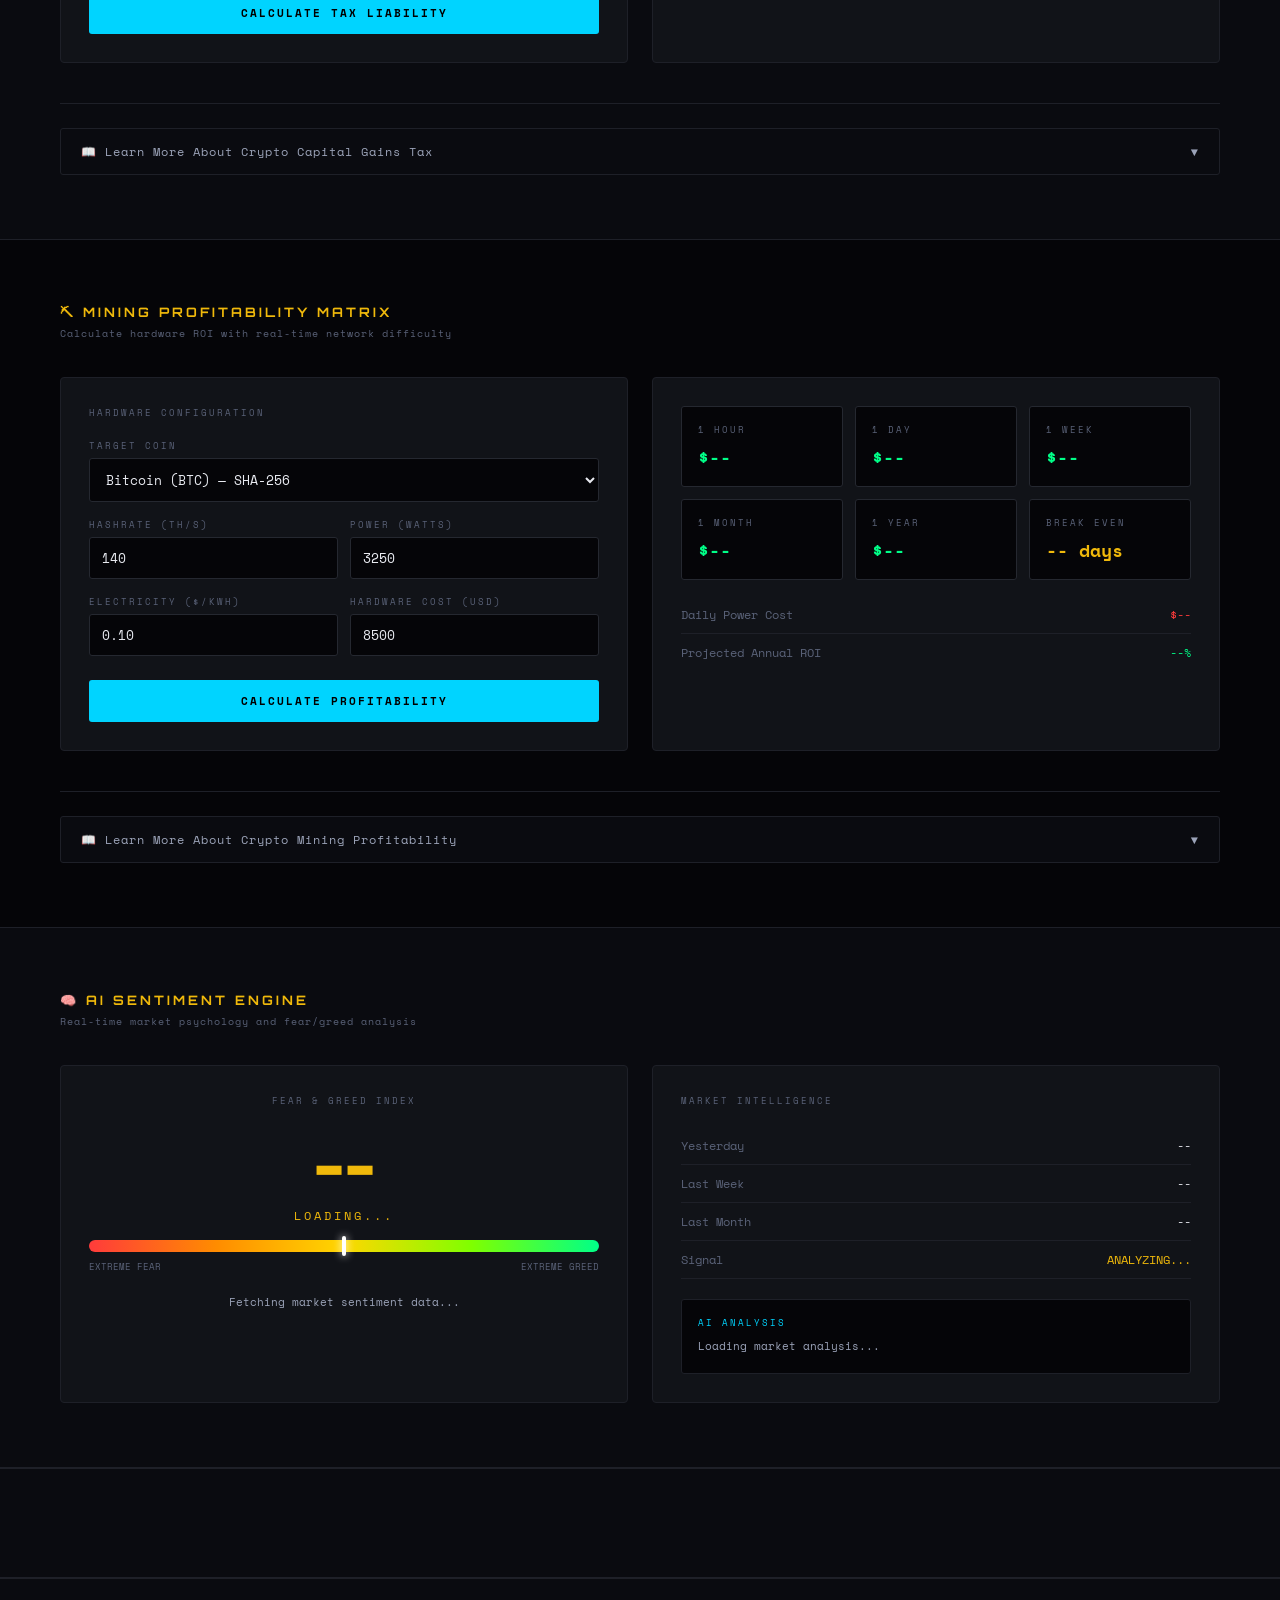
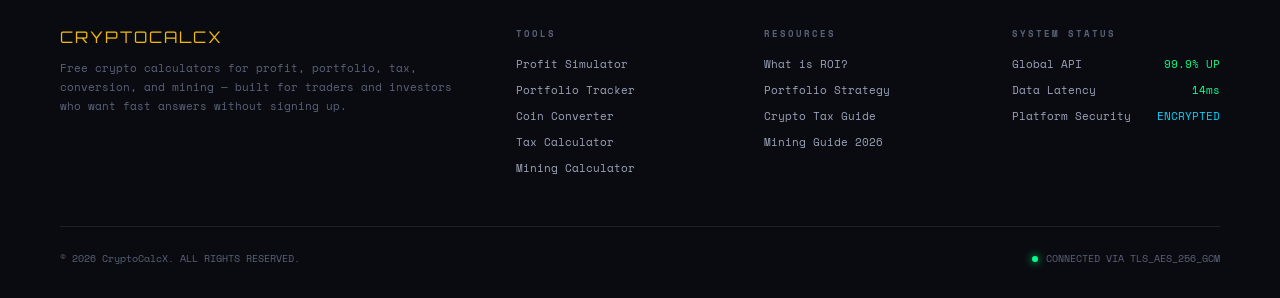
==== commit 3b970adb: "tweeks for Cryptocalcx for seo" ====
--- a/index.html
+++ b/index.html
@@ -3,22 +3,23 @@
 <head>
 <meta charset="UTF-8"/>
 <meta name="viewport" content="width=device-width, initial-scale=1.0"/>
-<title>CryptoCalcX | Crypto Calculator, Portfolio Tracker & Bitcoin Intelligence Platform</title>
-<meta name="description" content="Free institutional-grade crypto dashboard. Bitcoin profit calculator, portfolio tracker, coin converter, capital gains tax calculator, and mining profitability calculator. Real-time prices powered by CoinGecko."/>
+<title>Free Crypto Profit Calculator | CryptoCalcX — Portfolio, Tax & Mining</title>
+<meta name="description" content="Free crypto calculator toolkit — Bitcoin profit & ROI simulator, portfolio tracker, coin converter, capital gains tax estimator, and mining profitability. Live prices, no signup. CryptoCalcX."/>
 <meta name="keywords" content="crypto profit calculator, bitcoin portfolio tracker, cryptocurrency converter, crypto tax calculator, mining profitability calculator, bitcoin price, ethereum price, crypto ROI calculator"/>
 <meta name="robots" content="index, follow"/>
 <meta name="theme-color" content="#050508"/>
 <link rel="icon" type="image/png" href="assets/images/favicon.png"/>
 <link rel="apple-touch-icon" href="assets/images/favicon.png"/>
-<link rel="canonical" href="https://yourdomain.com"/>
-<meta property="og:title" content="CryptoCalcX | Institutional Crypto Intelligence"/>
-<meta property="og:description" content="Real-time crypto calculators, portfolio tracker, tax estimator and mining profitability — all free, no signup."/>
+<link rel="canonical" href="https://aether-vault-live.vercel.app"/>
+<meta property="og:site_name" content="CryptoCalcX"/>
+<meta property="og:title" content="Free Crypto Profit Calculator | CryptoCalcX"/>
+<meta property="og:description" content="Calculate Bitcoin profit, track your portfolio, estimate crypto tax, and check mining ROI — free tools with live market data. No signup required."/>
 <meta property="og:image" content="assets/images/og-image.jpg"/>
 <meta property="og:type" content="website"/>
-<meta property="og:url" content="https://yourdomain.com"/>
+<meta property="og:url" content="https://aether-vault-live.vercel.app"/>
 <meta name="twitter:card" content="summary_large_image"/>
-<meta name="twitter:title" content="CryptoCalcX | Crypto Intelligence"/>
-<meta name="twitter:description" content="Free crypto profit calculator, portfolio tracker, tax calculator and mining profitability."/>
+<meta name="twitter:title" content="Free Crypto Profit Calculator | CryptoCalcX"/>
+<meta name="twitter:description" content="Free Bitcoin profit calculator, portfolio tracker, tax estimator & mining tools. Live crypto prices on CryptoCalcX."/>
 <link rel="manifest" href="manifest.json"/>
 <link rel="preconnect" href="https://fonts.googleapis.com"/>
 <link href="https://fonts.googleapis.com/css2?family=Space+Mono:wght@400;700&family=Rajdhani:wght@300;400;500;600;700&family=Orbitron:wght@400;700;900&display=swap" rel="stylesheet"/>
@@ -31,11 +32,12 @@
   "@context":"https://schema.org",
   "@type":"WebApplication",
   "name":"CryptoCalcX",
-  "description":"Institutional-grade cryptocurrency intelligence platform with profit calculators, portfolio tracker, tax estimator and mining calculator.",
+  "alternateName":"CRYPTOCALCX",
+  "description":"Free crypto calculator for Bitcoin profit, portfolio tracking, tax estimation, coin conversion, and mining profitability with live market data.",
   "applicationCategory":"FinanceApplication",
   "operatingSystem":"All",
   "offers":{"@type":"Offer","price":"0","priceCurrency":"USD"},
-  "url":"https://yourdomain.com"
+  "url":"https://aether-vault-live.vercel.app"
 }
 </script>
 
@@ -112,12 +114,12 @@
 <section class="hero" id="dashboard">
   <div class="hero-bg-grid"></div>
   <div class="hero-content">
-    <div class="hero-badge">⬡ INSTITUTIONAL ACCESS V2.4 ACTIVE</div>
-    <h1>The Ultimate All-In-One<br/><span class="hero-accent">Crypto Intelligence</span> Platform</h1>
-    <p class="hero-sub">Engineered for high-frequency trading, real-time portfolio orchestration, and absolute digital sovereignty. Track, calculate, and manage assets with mathematical precision.</p>
+    <div class="hero-badge">⬡ FREE CRYPTO CALCULATOR · LIVE PRICES · NO SIGNUP</div>
+    <h1>Free Crypto Calculator<br/><span class="hero-accent">Profit, Portfolio &amp; Tax Tools</span></h1>
+    <p class="hero-sub"><strong>CryptoCalcX</strong> — calculate Bitcoin ROI, track your portfolio, convert coins, estimate capital gains tax, and check mining profitability. All free, powered by live market data.</p>
     <div class="hero-btns">
-      <button class="btn-primary" onclick="launchTerminal()">⚡ LAUNCH TERMINAL</button>
-      <button class="btn-outline" onclick="viewMarkets()">↗ VIEW LIVE MARKETS</button>
+      <button class="btn-primary" onclick="launchTerminal()">⚡ CALCULATE PROFIT</button>
+      <button class="btn-outline" onclick="viewMarkets()">↗ VIEW LIVE PRICES</button>
     </div>
   </div>
 </section>
@@ -615,7 +617,7 @@
   <div class="footer-grid">
     <div>
       <div class="footer-logo">CRYPTOCALCX</div>
-      <p class="footer-tag">The definitive intelligence platform for institutional-grade cryptocurrency management and financial simulation.</p>
+      <p class="footer-tag">Free crypto calculators for profit, portfolio, tax, conversion, and mining — built for traders and investors who want fast answers without signing up.</p>
     </div>
     <div class="footer-col">
       <h4>TOOLS</h4>
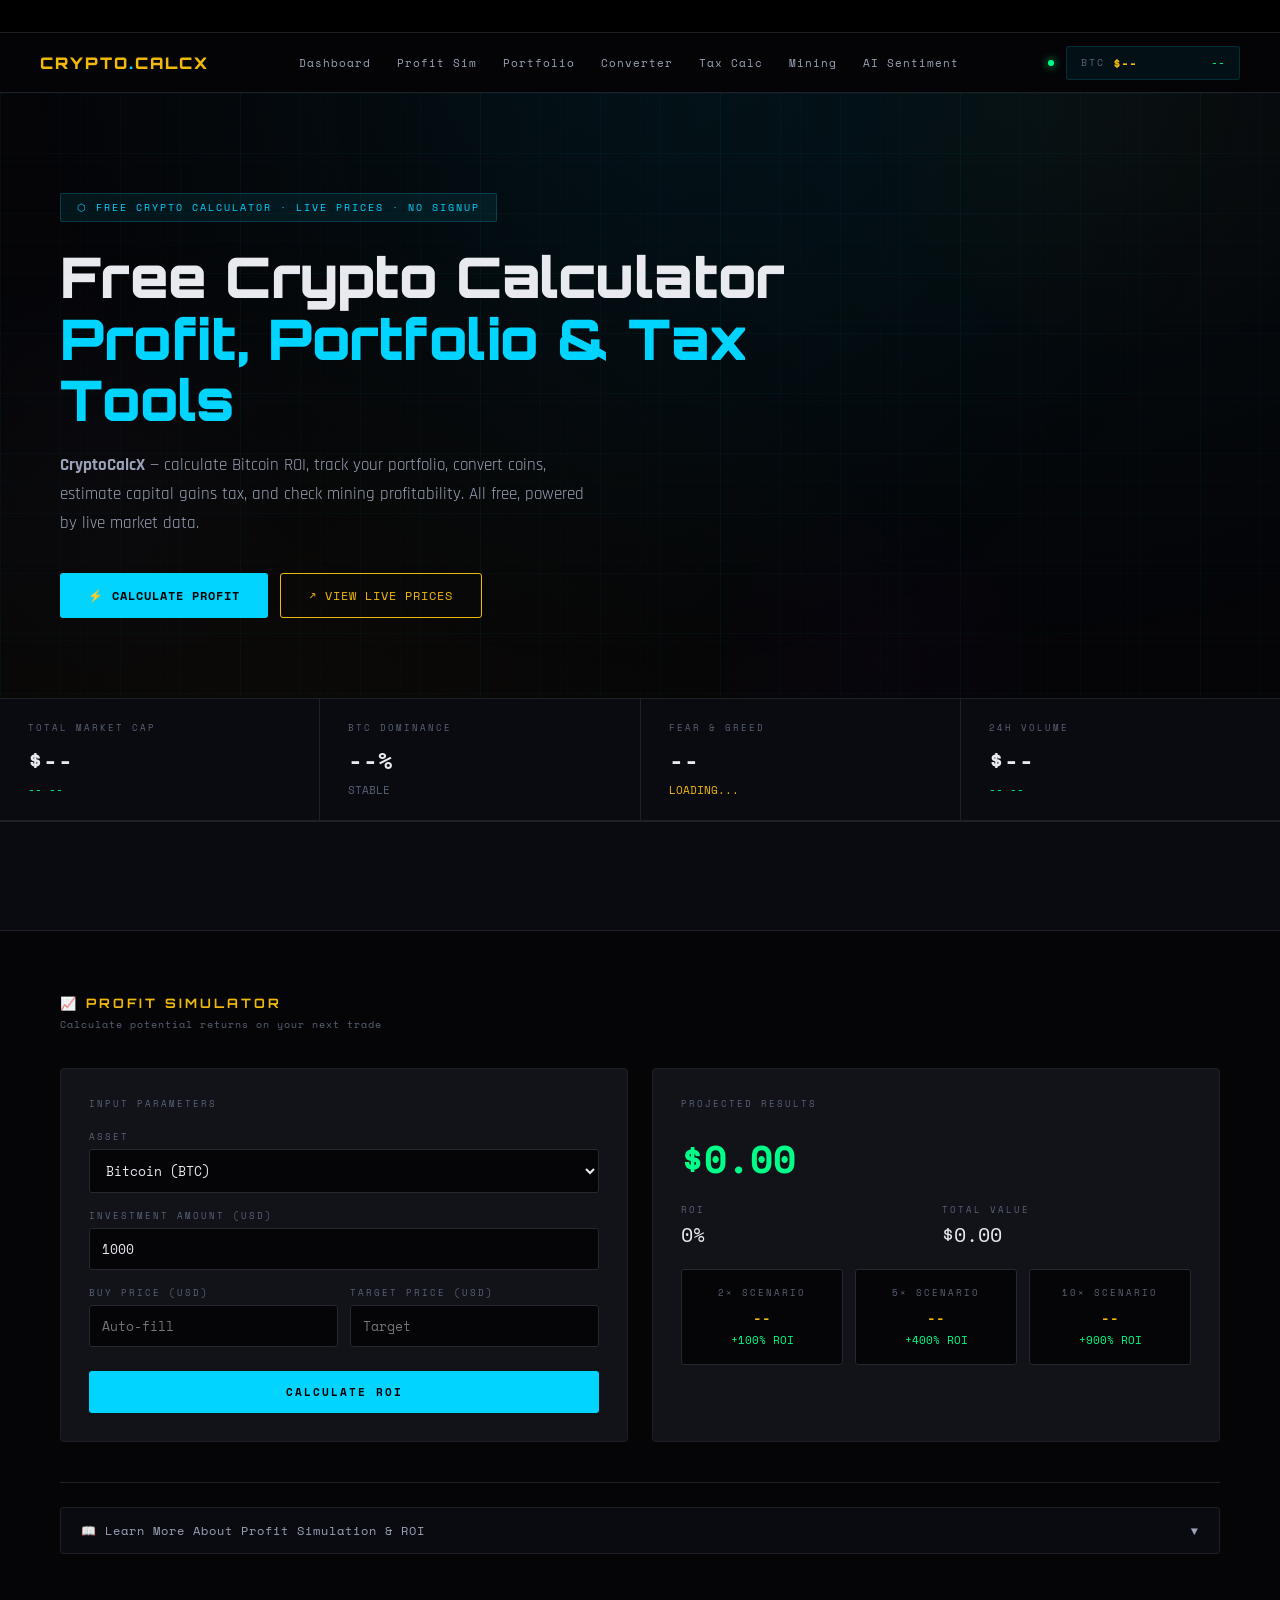
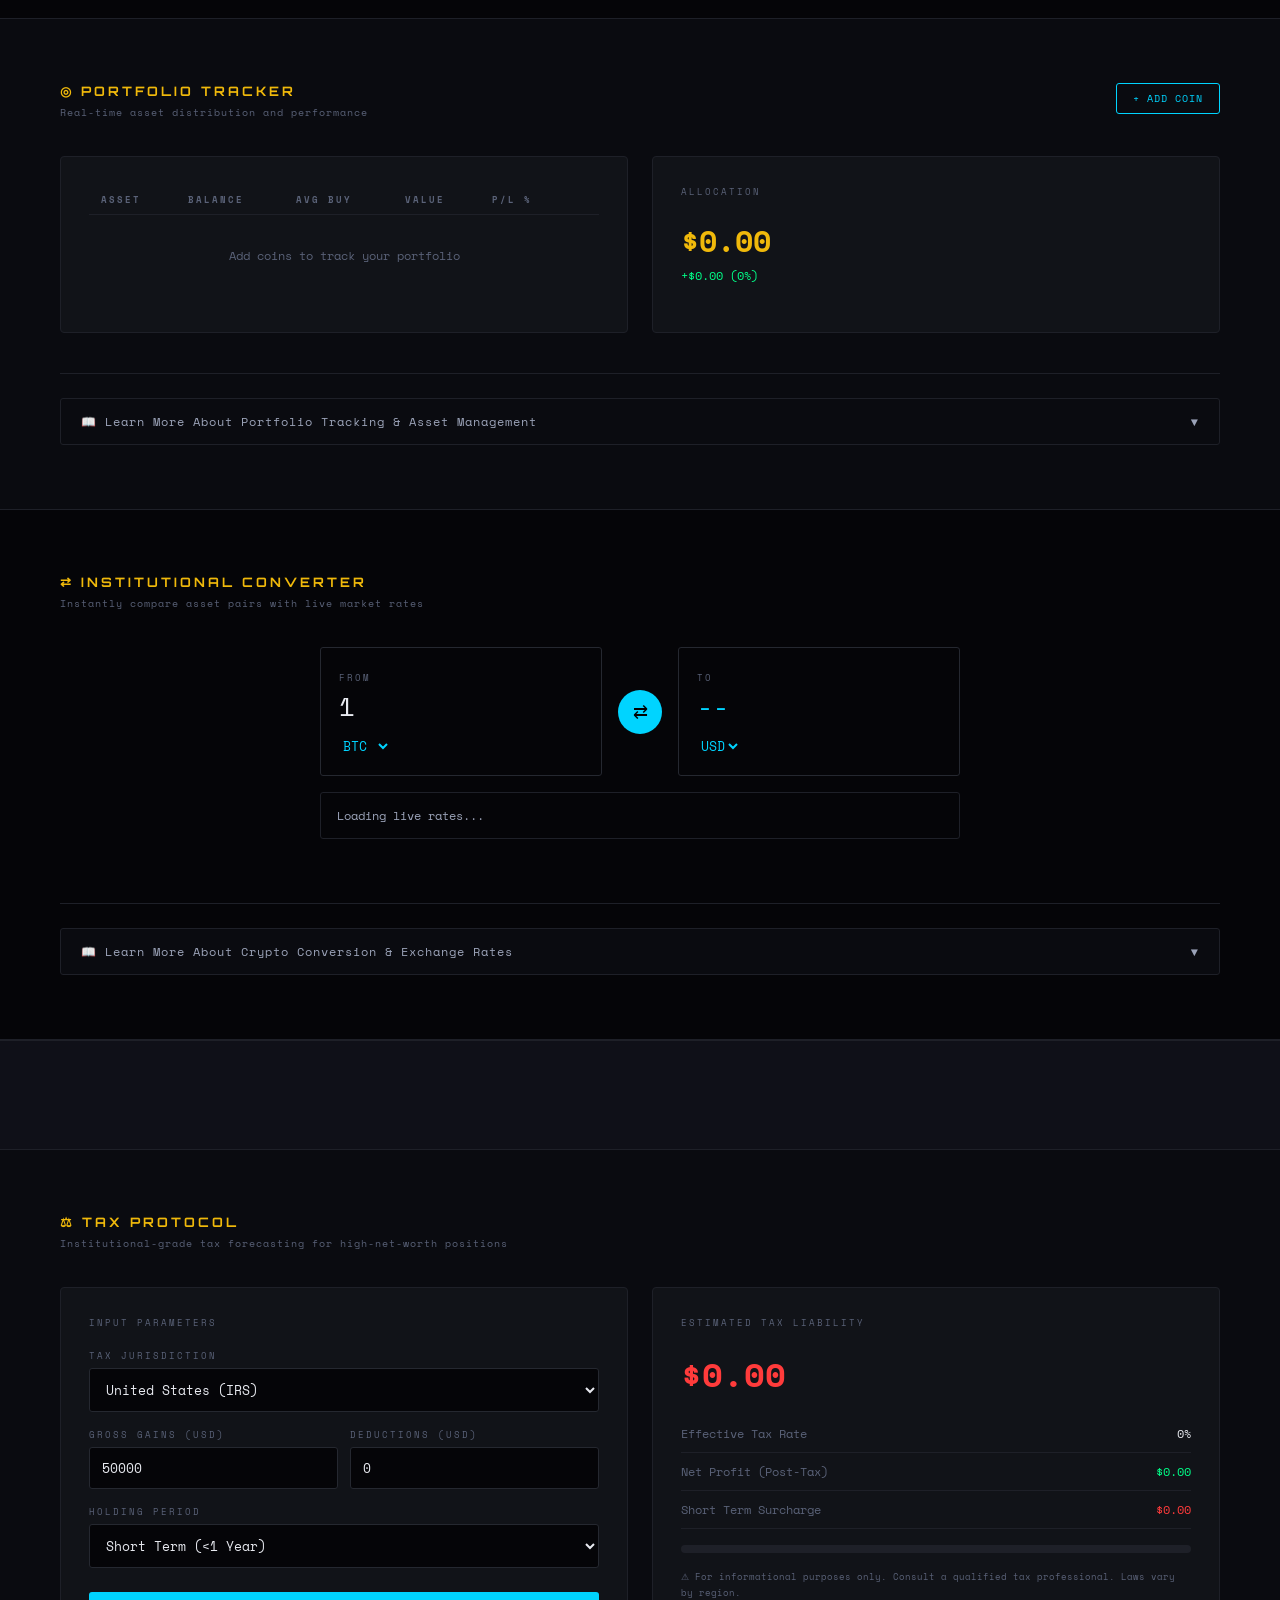
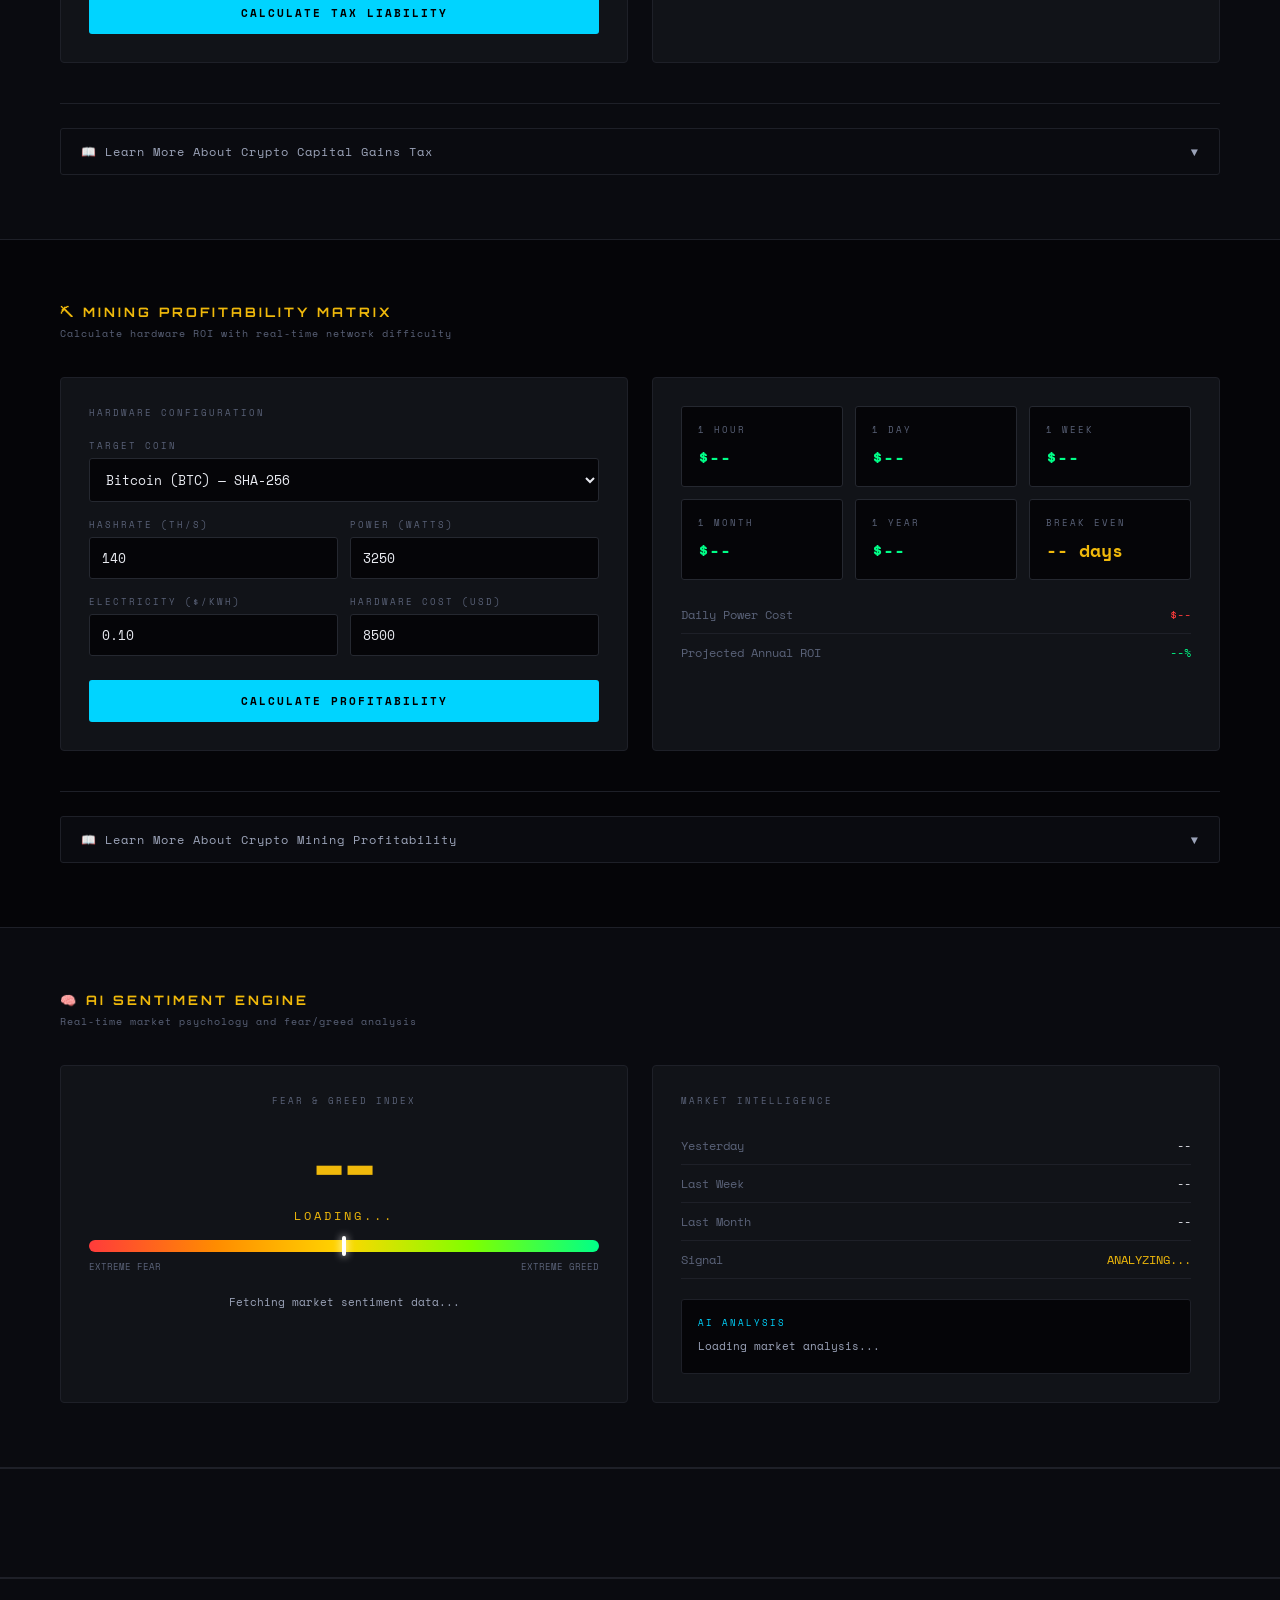
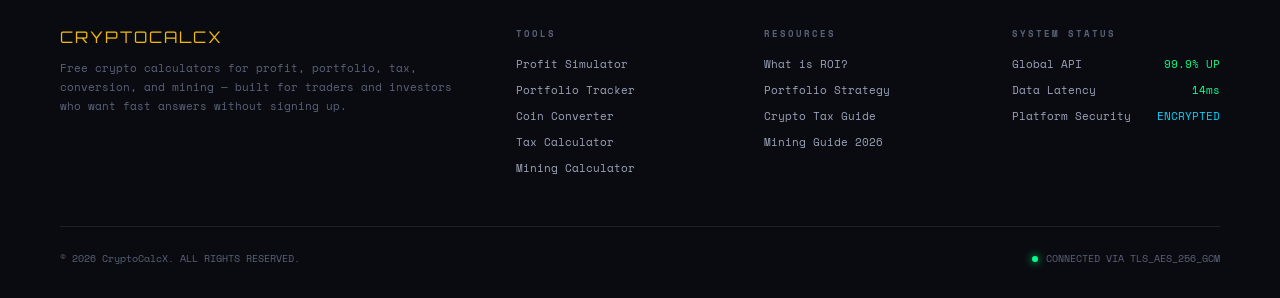
==== commit 44caac90: "small change in the title" ====
--- a/index.html
+++ b/index.html
@@ -3,7 +3,7 @@
 <head>
 <meta charset="UTF-8"/>
 <meta name="viewport" content="width=device-width, initial-scale=1.0"/>
-<title>Free Crypto Profit Calculator | CryptoCalcX — Portfolio, Tax & Mining</title>
+<title>CryptoCalcX | Free Crypto Profit Calculator — Portfolio, Tax & Mining</title>
 <meta name="description" content="Free crypto calculator toolkit — Bitcoin profit & ROI simulator, portfolio tracker, coin converter, capital gains tax estimator, and mining profitability. Live prices, no signup. CryptoCalcX."/>
 <meta name="keywords" content="crypto profit calculator, bitcoin portfolio tracker, cryptocurrency converter, crypto tax calculator, mining profitability calculator, bitcoin price, ethereum price, crypto ROI calculator"/>
 <meta name="robots" content="index, follow"/>
@@ -12,13 +12,13 @@
 <link rel="apple-touch-icon" href="assets/images/favicon.png"/>
 <link rel="canonical" href="https://aether-vault-live.vercel.app"/>
 <meta property="og:site_name" content="CryptoCalcX"/>
-<meta property="og:title" content="Free Crypto Profit Calculator | CryptoCalcX"/>
+<meta property="og:title" content="CryptoCalcX | Free Crypto Profit Calculator"/>
 <meta property="og:description" content="Calculate Bitcoin profit, track your portfolio, estimate crypto tax, and check mining ROI — free tools with live market data. No signup required."/>
 <meta property="og:image" content="assets/images/og-image.jpg"/>
 <meta property="og:type" content="website"/>
 <meta property="og:url" content="https://aether-vault-live.vercel.app"/>
 <meta name="twitter:card" content="summary_large_image"/>
-<meta name="twitter:title" content="Free Crypto Profit Calculator | CryptoCalcX"/>
+<meta name="twitter:title" content="CryptoCalcX | Free Crypto Profit Calculator"/>
 <meta name="twitter:description" content="Free Bitcoin profit calculator, portfolio tracker, tax estimator & mining tools. Live crypto prices on CryptoCalcX."/>
 <link rel="manifest" href="manifest.json"/>
 <link rel="preconnect" href="https://fonts.googleapis.com"/>
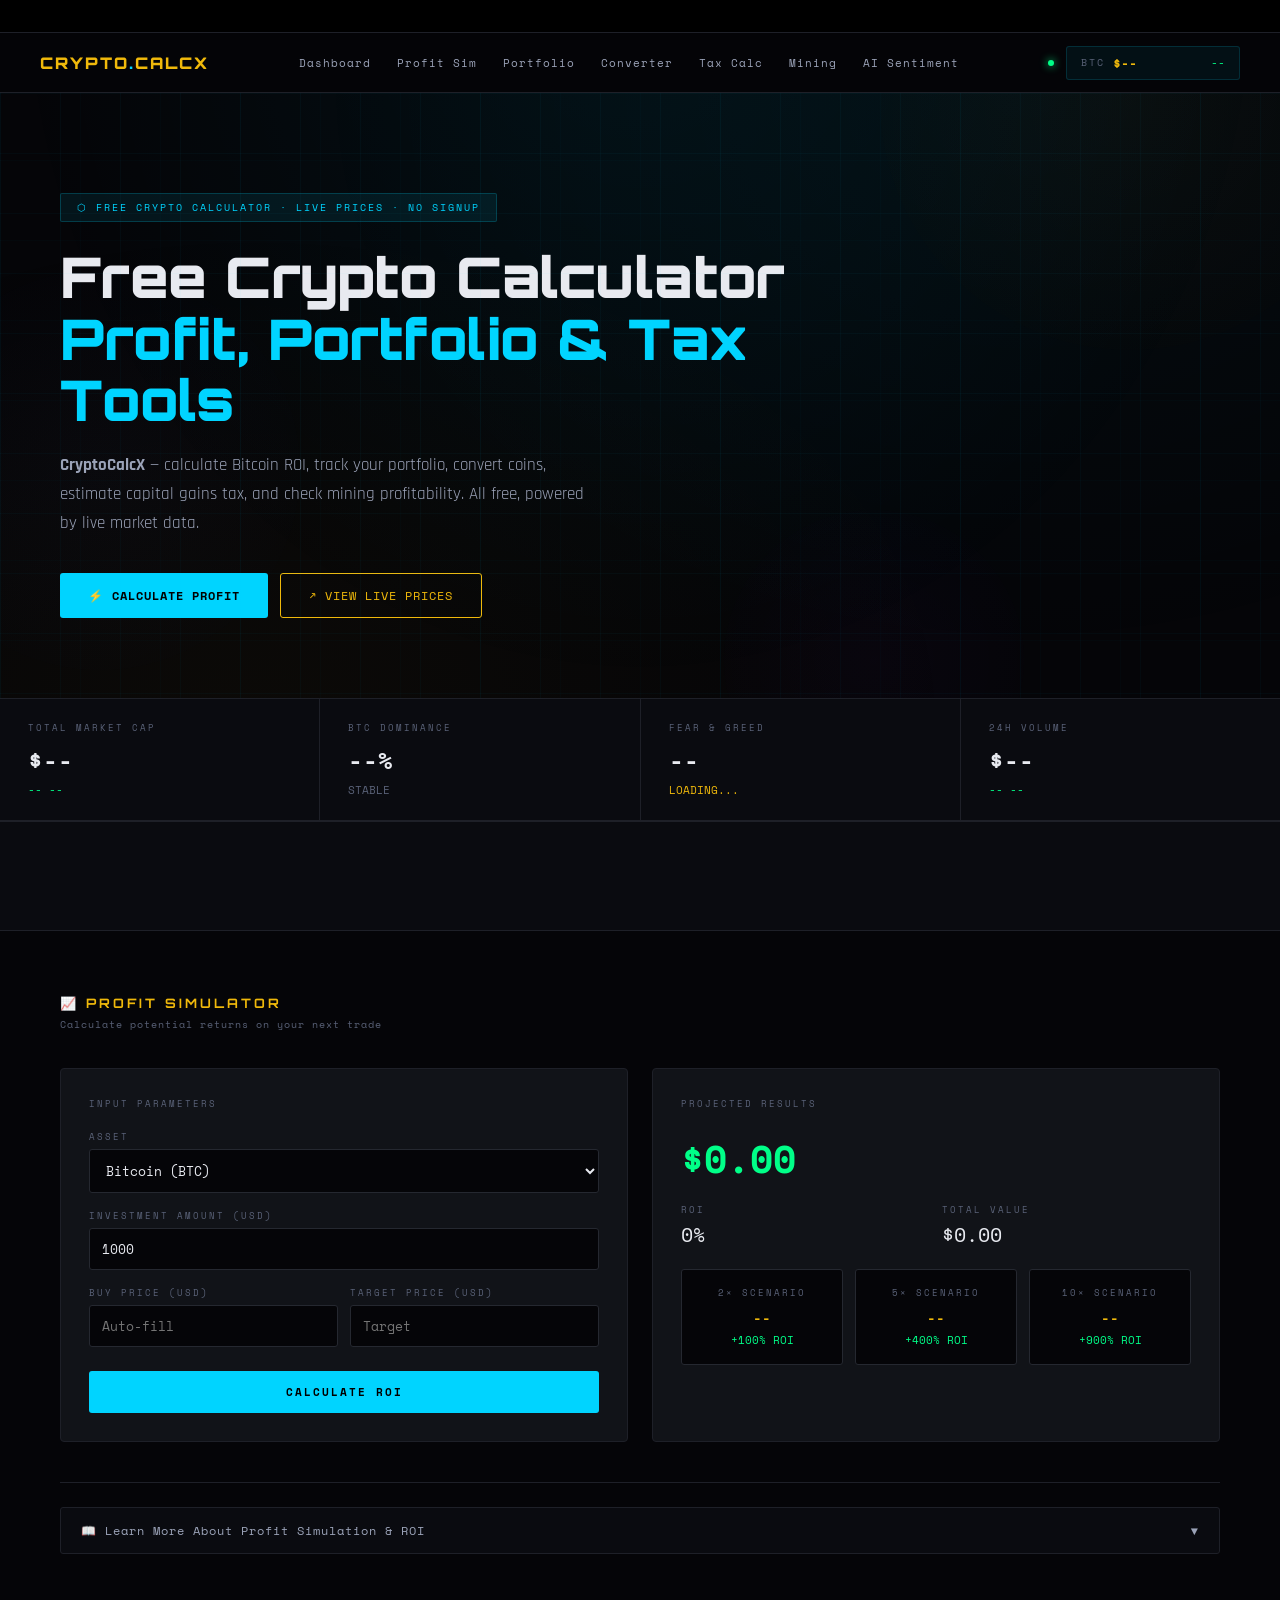
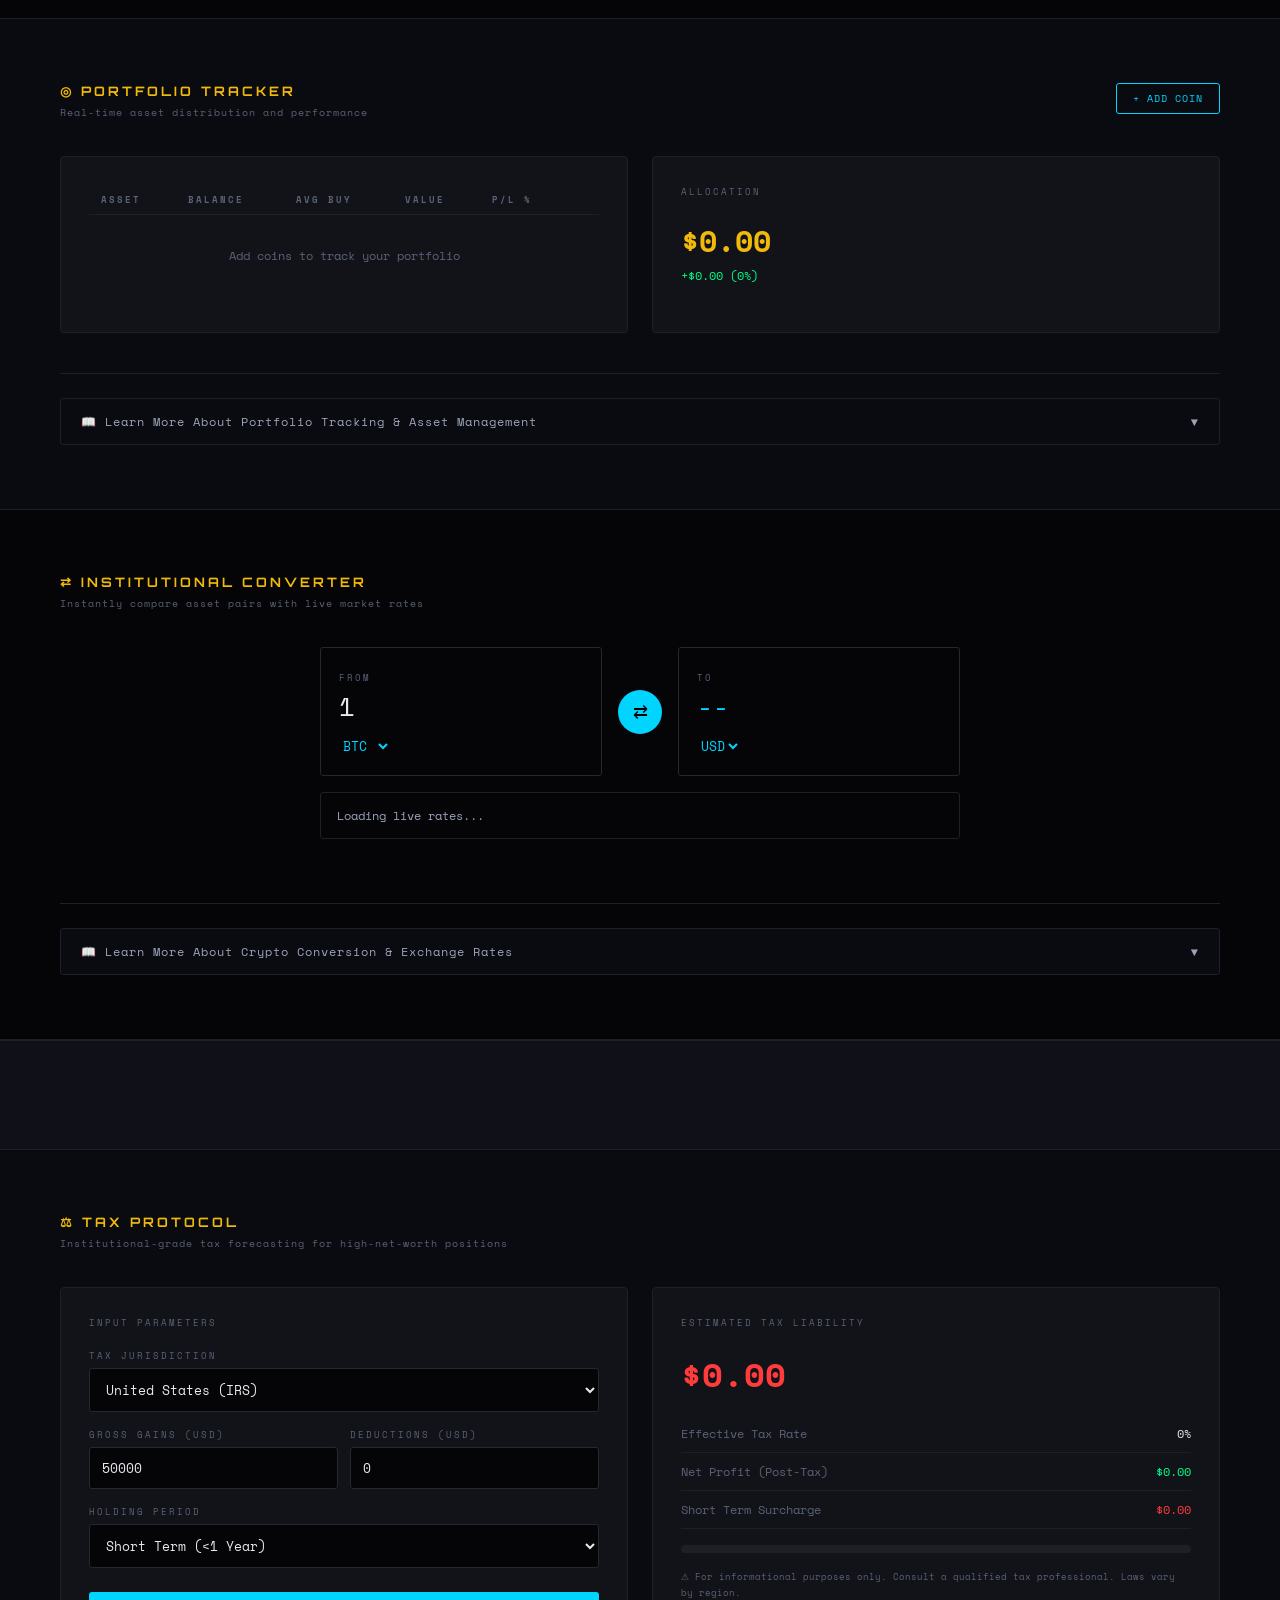
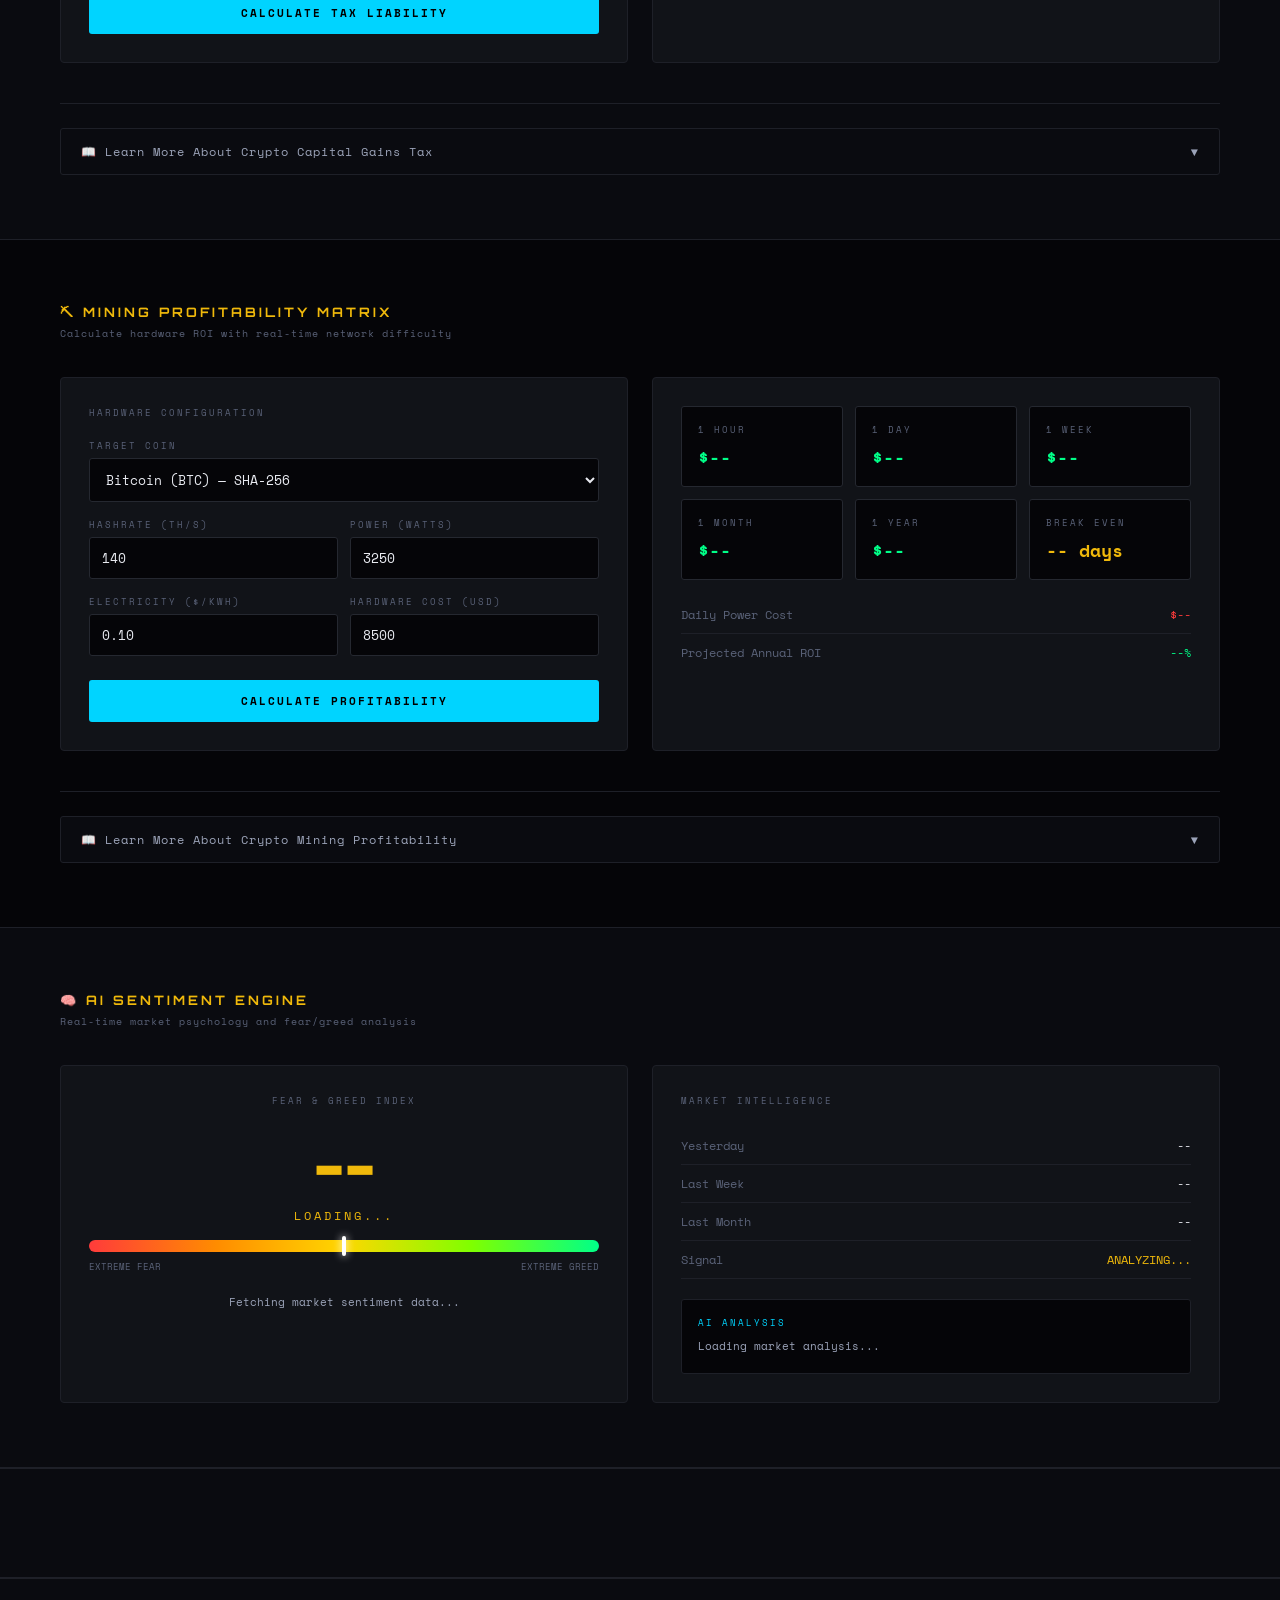
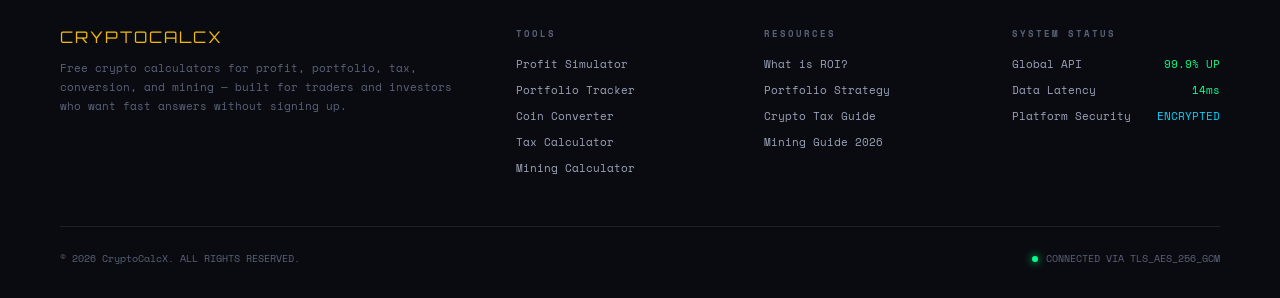
==== commit 288f4f87: "necesarry changes and adding file given by google" ====
--- a/index.html
+++ b/index.html
@@ -10,13 +10,13 @@
 <meta name="theme-color" content="#050508"/>
 <link rel="icon" type="image/png" href="assets/images/favicon.png"/>
 <link rel="apple-touch-icon" href="assets/images/favicon.png"/>
-<link rel="canonical" href="https://aether-vault-live.vercel.app"/>
+<link rel="canonical" href="https://cryptocalcx.vercel.app"/>
 <meta property="og:site_name" content="CryptoCalcX"/>
 <meta property="og:title" content="CryptoCalcX | Free Crypto Profit Calculator"/>
 <meta property="og:description" content="Calculate Bitcoin profit, track your portfolio, estimate crypto tax, and check mining ROI — free tools with live market data. No signup required."/>
-<meta property="og:image" content="assets/images/og-image.jpg"/>
+<meta property="og:image" content="https://cryptocalcx.vercel.app/assets/images/og-image.jpg"/>
 <meta property="og:type" content="website"/>
-<meta property="og:url" content="https://aether-vault-live.vercel.app"/>
+<meta property="og:url" content="https://cryptocalcx.vercel.app"/>
 <meta name="twitter:card" content="summary_large_image"/>
 <meta name="twitter:title" content="CryptoCalcX | Free Crypto Profit Calculator"/>
 <meta name="twitter:description" content="Free Bitcoin profit calculator, portfolio tracker, tax estimator & mining tools. Live crypto prices on CryptoCalcX."/>
@@ -37,7 +37,7 @@
   "applicationCategory":"FinanceApplication",
   "operatingSystem":"All",
   "offers":{"@type":"Offer","price":"0","priceCurrency":"USD"},
-  "url":"https://aether-vault-live.vercel.app"
+  "url":"https://cryptocalcx.vercel.app"
 }
 </script>
 
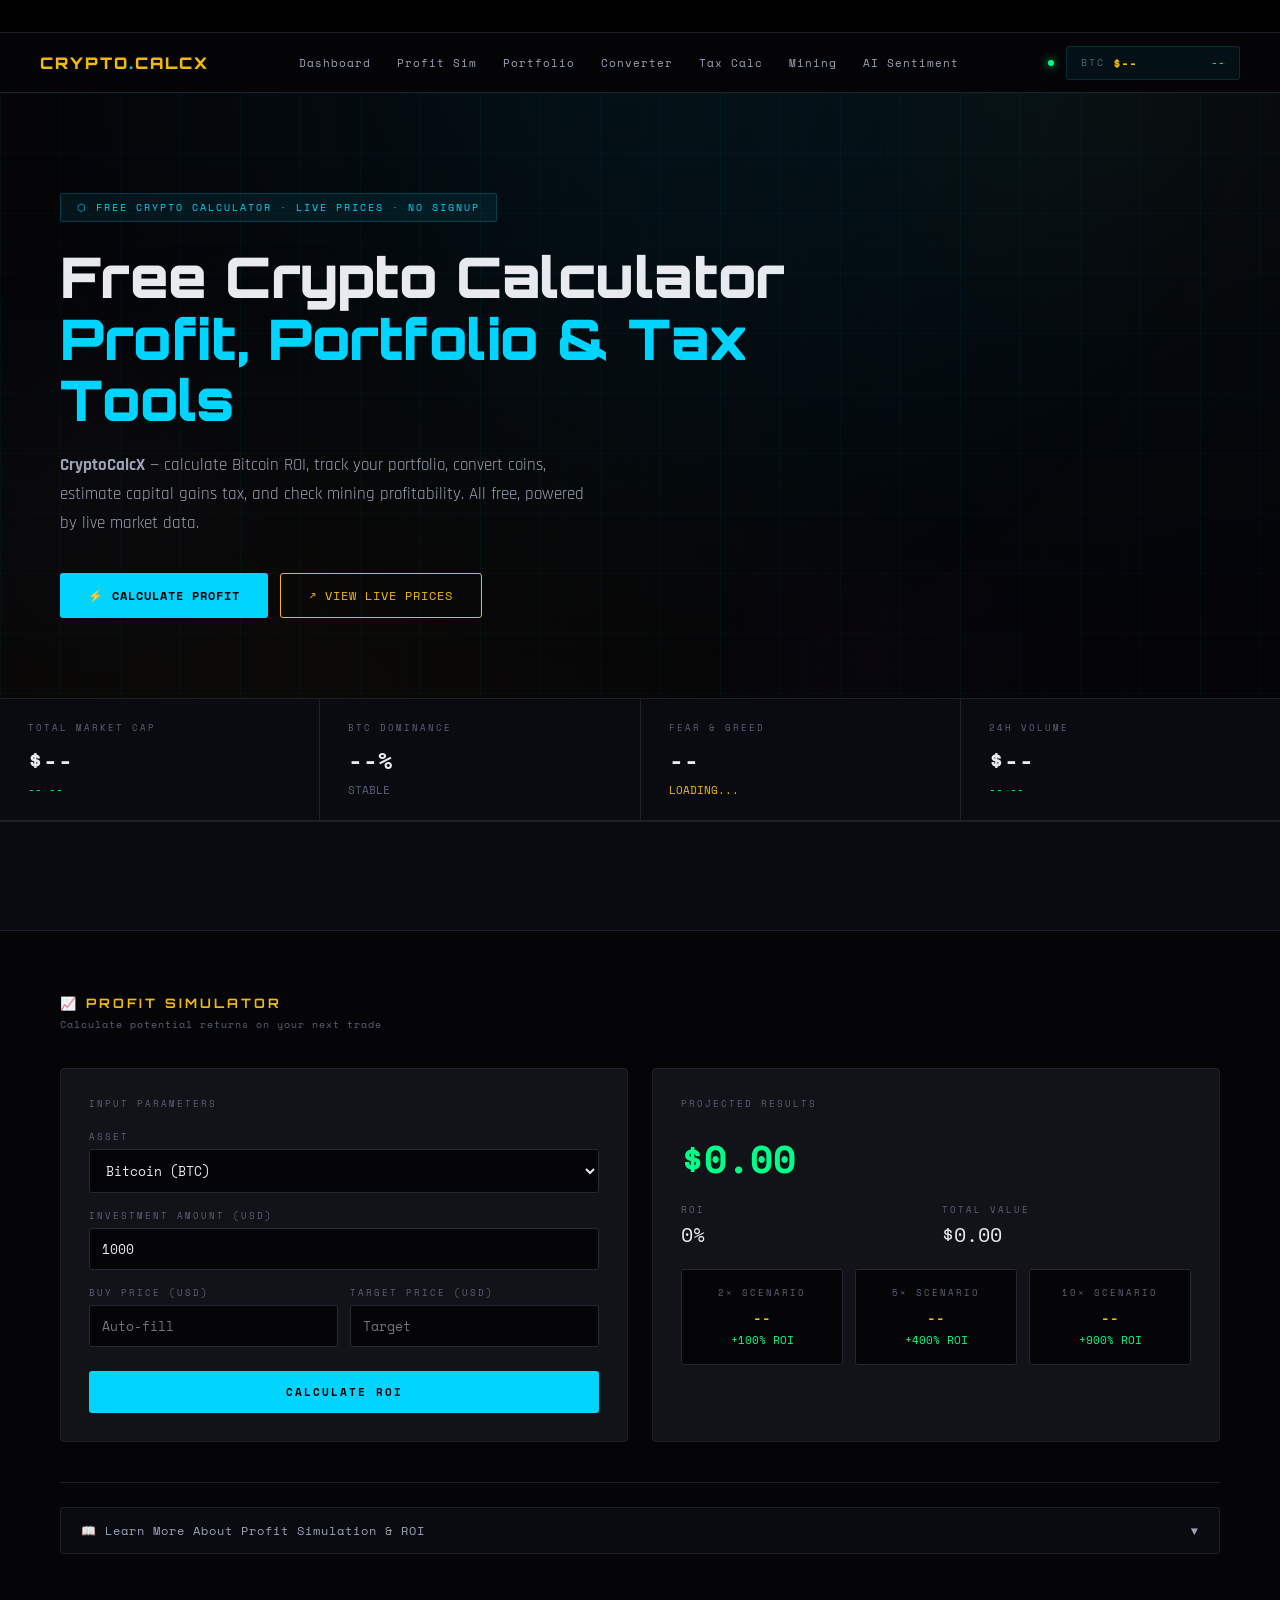
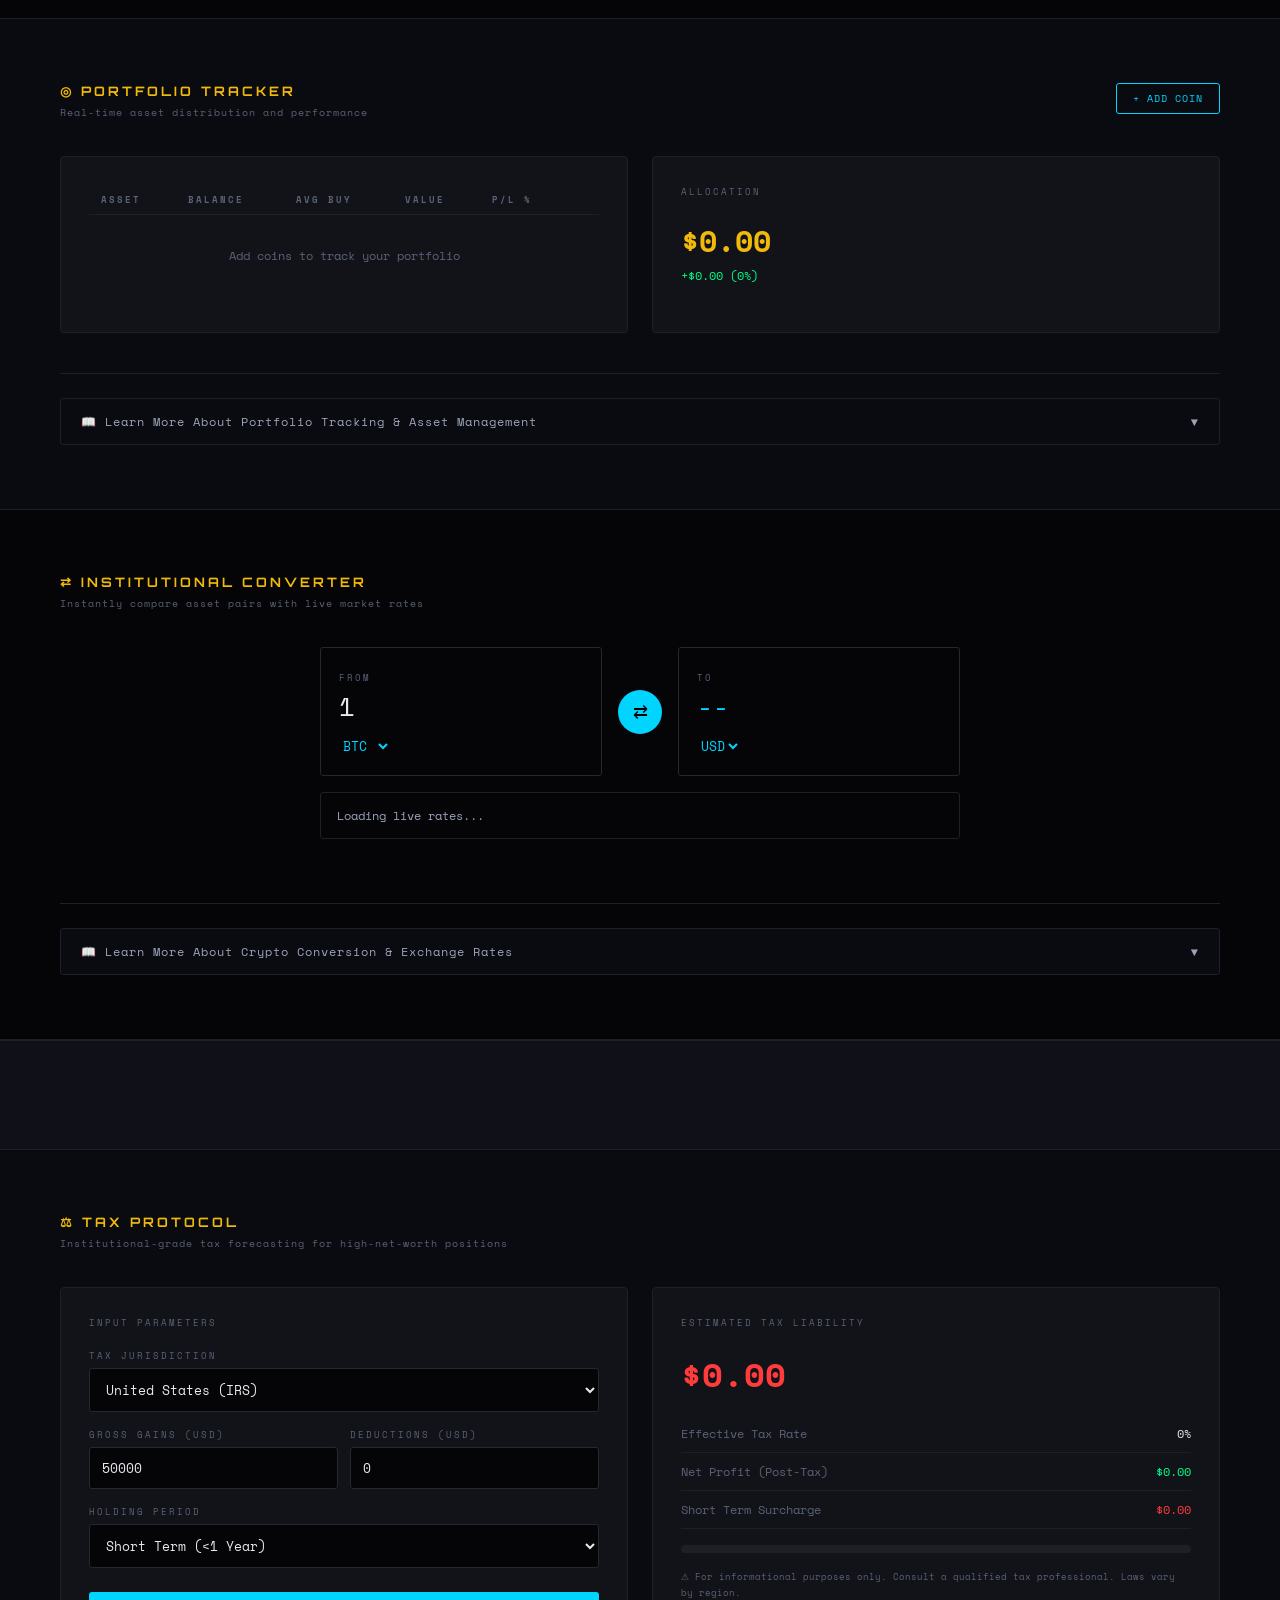
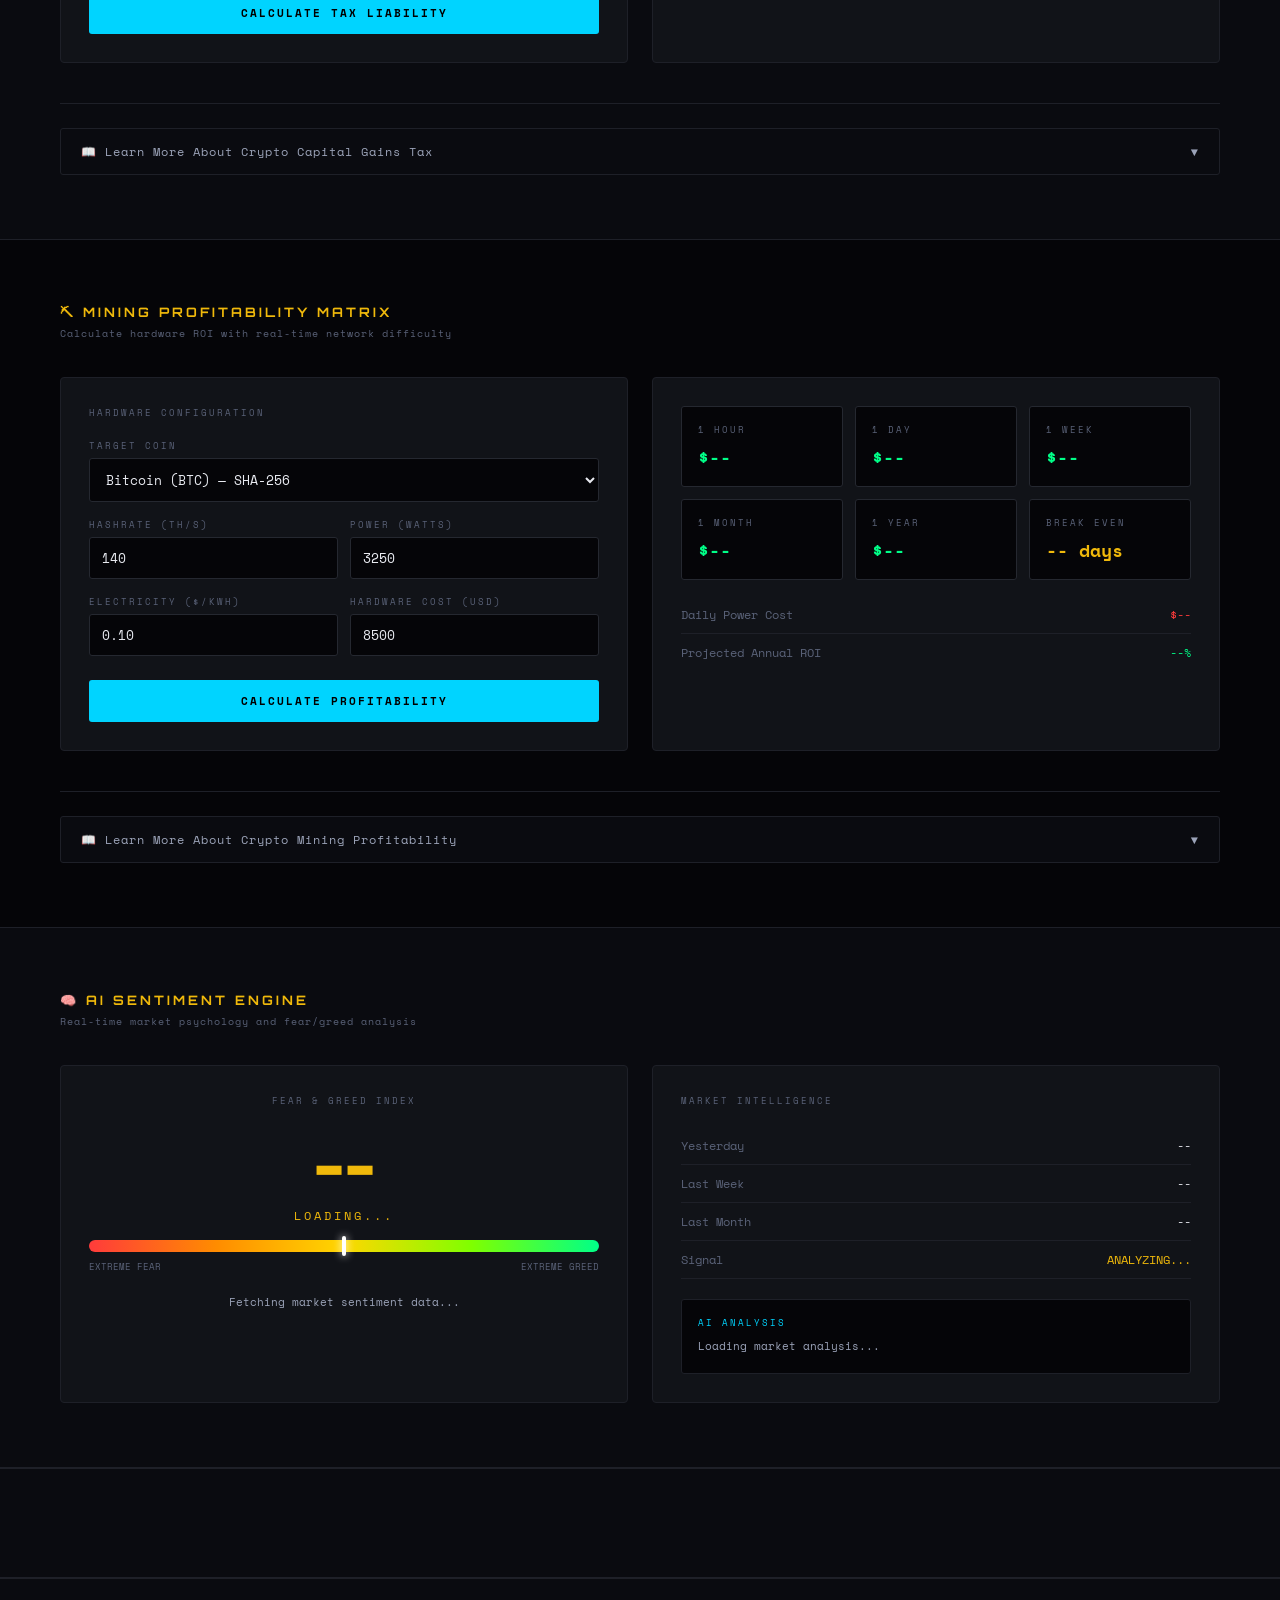
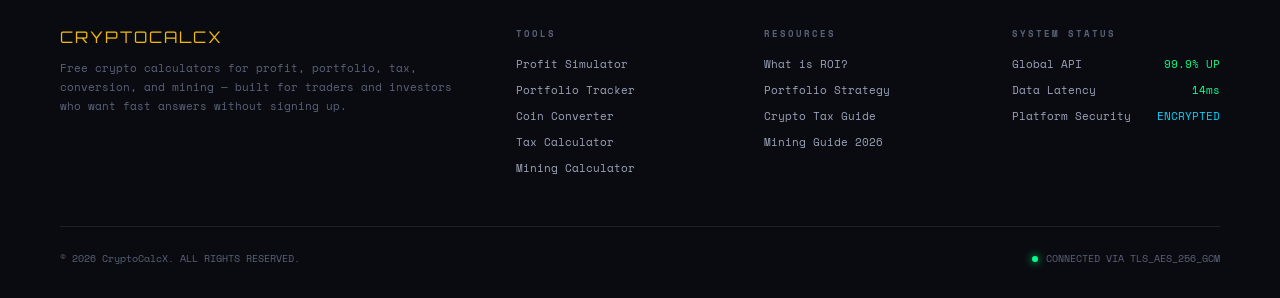
==== commit fa530a5f: "google adsense script tag added" ====
--- a/index.html
+++ b/index.html
@@ -40,6 +40,9 @@
   "url":"https://cryptocalcx.vercel.app"
 }
 </script>
+<script async
+src="https://pagead2.googlesyndication.com/pagead/js/adsbygoogle.js?client=ca-pub-2349043327028417"
+crossorigin="anonymous"></script>
 
 <!-- ── NEW: Inline styles for BTC widget, toast, modal ── -->
 <style>
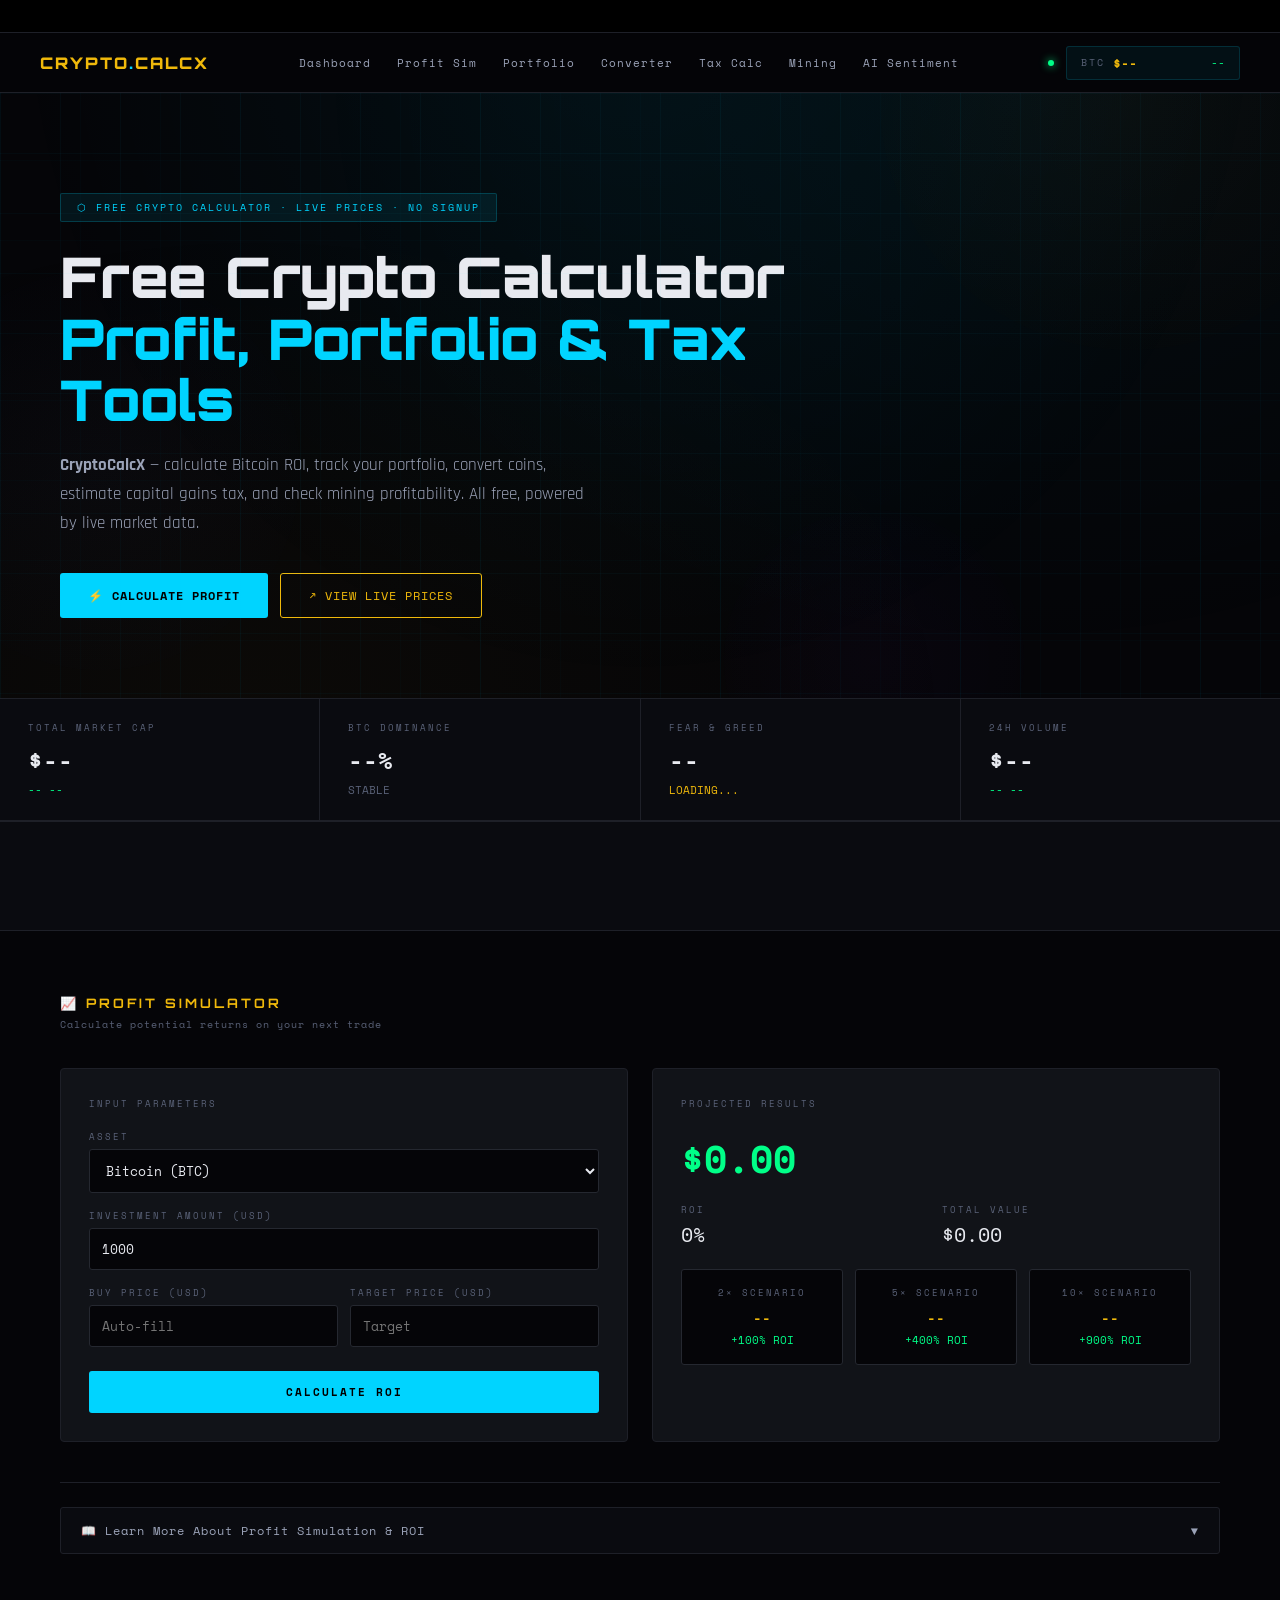
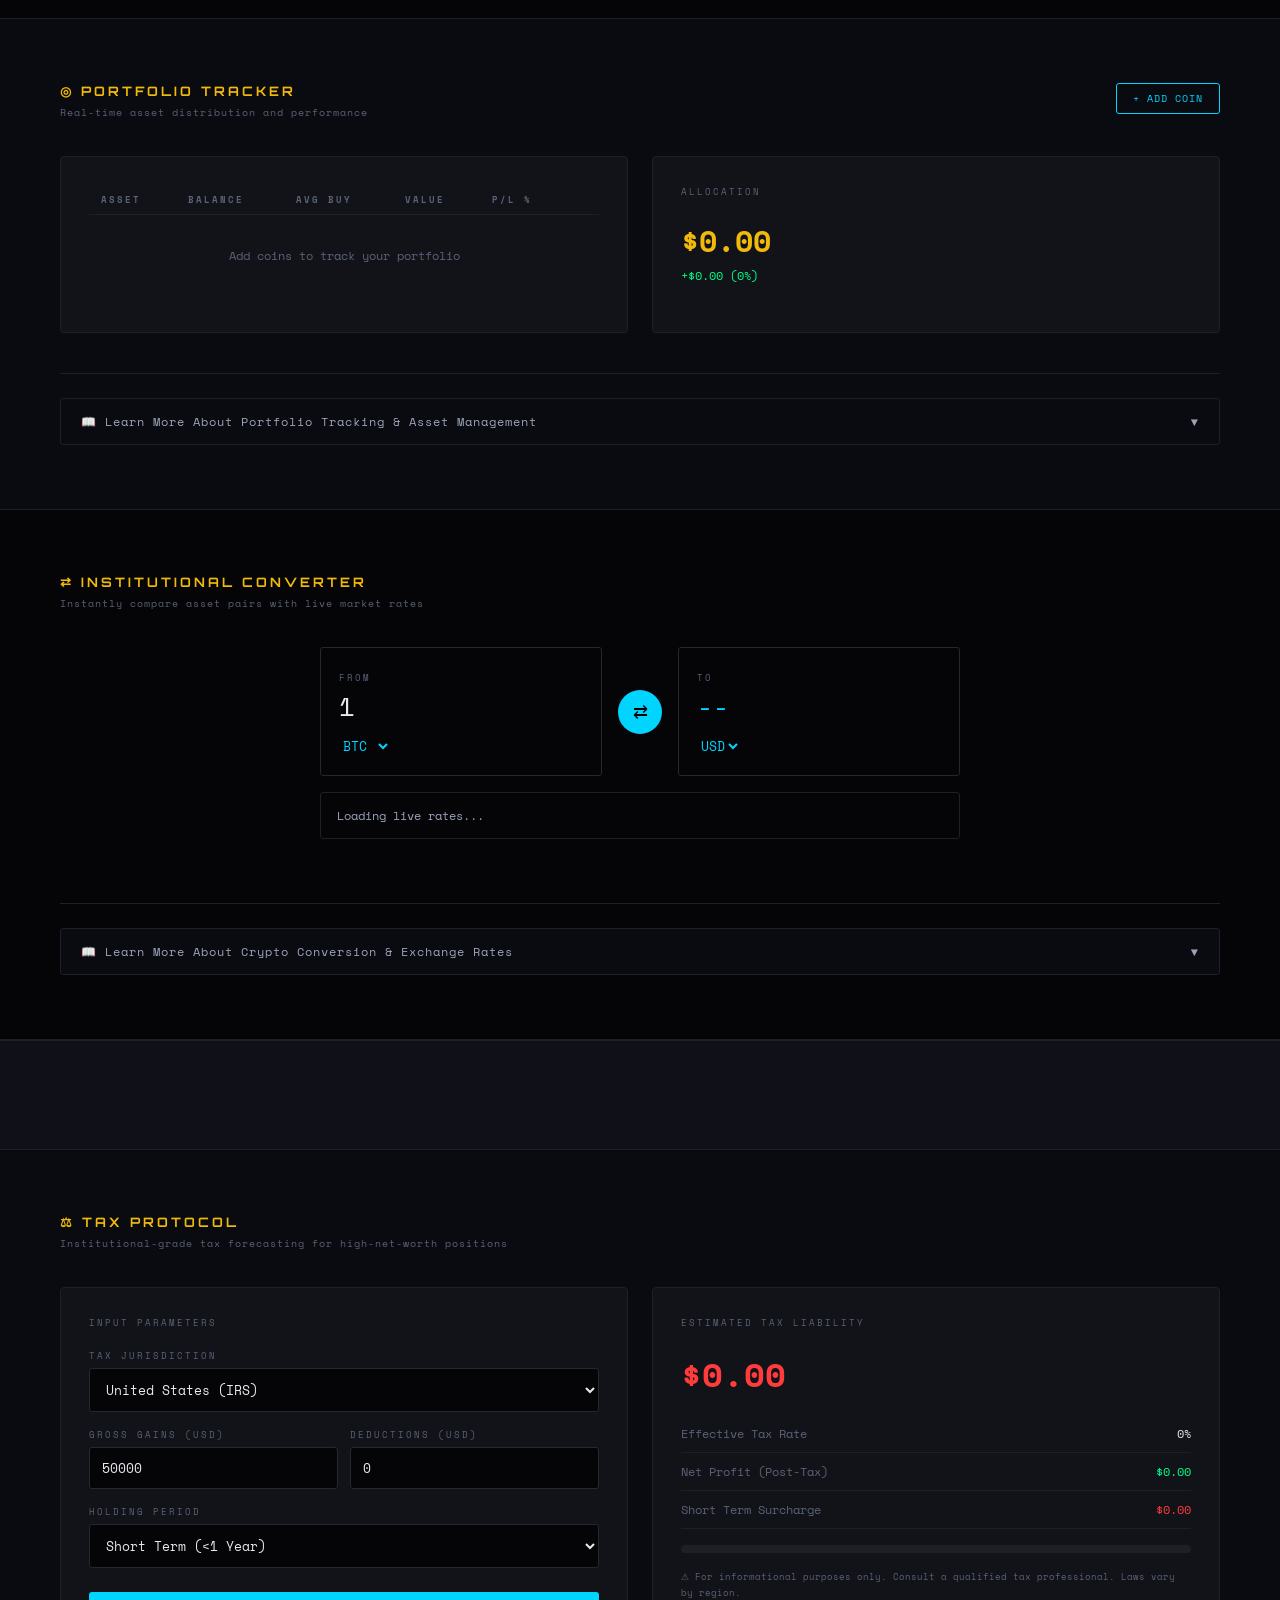
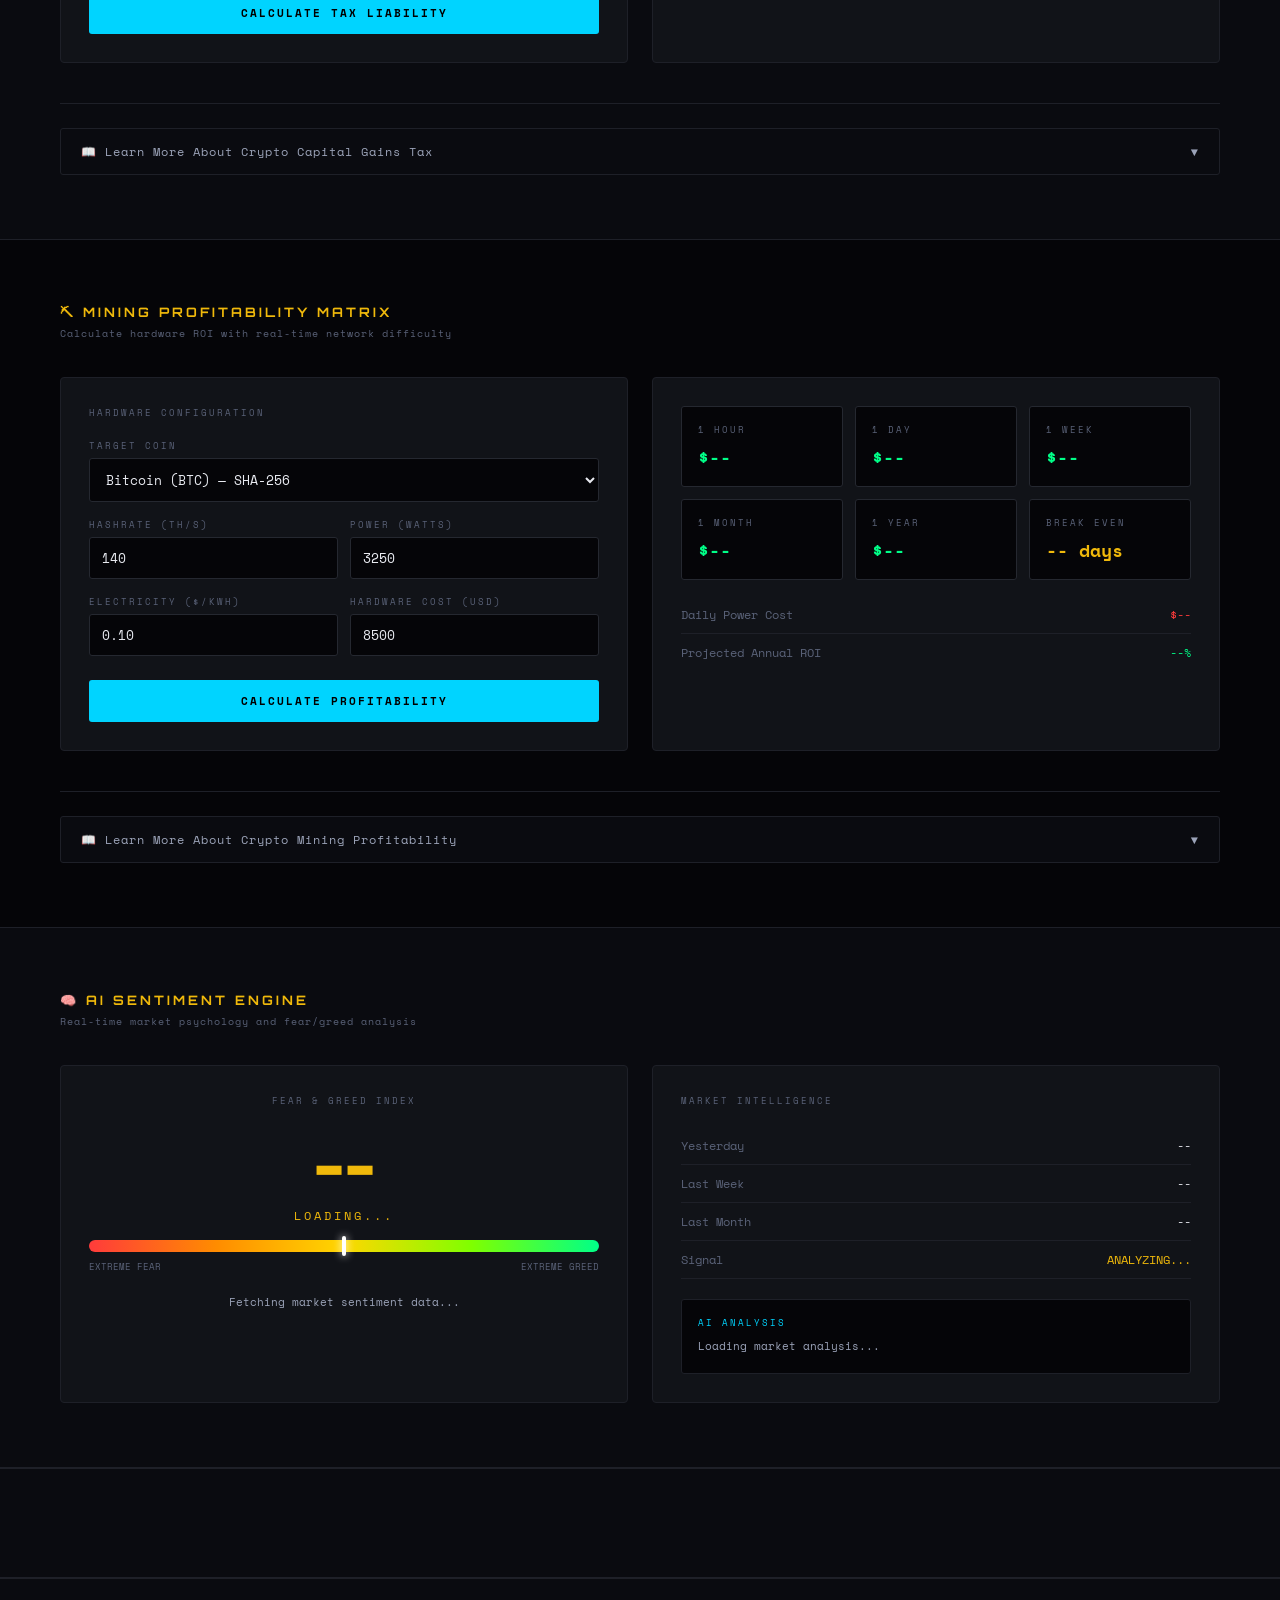
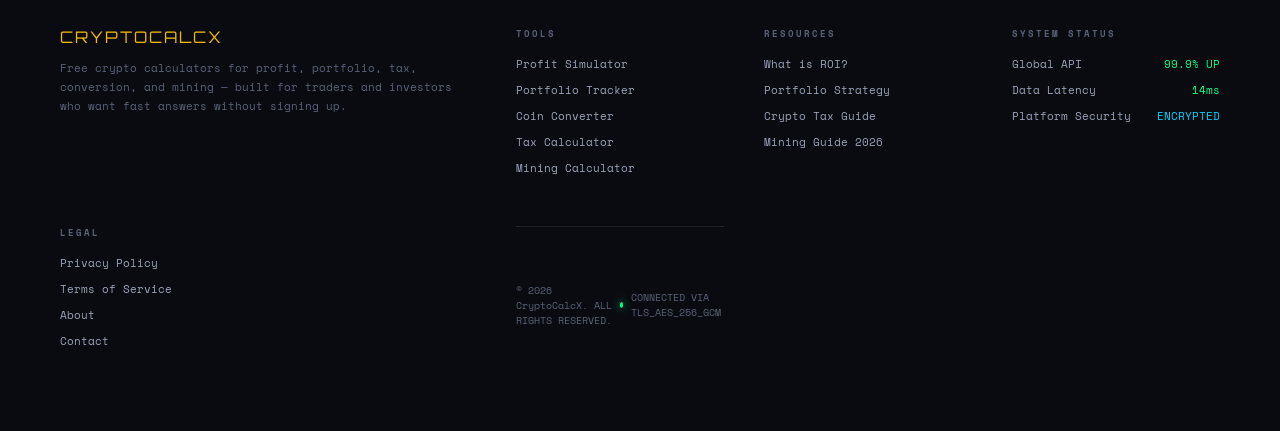
==== commit 2d052141: "few pages added" ====
--- a/index.html
+++ b/index.html
@@ -630,6 +630,7 @@
       <a href="#tax">Tax Calculator</a>
       <a href="#mining">Mining Calculator</a>
     </div>
+    
     <div class="footer-col">
       <h4>RESOURCES</h4>
       <a href="#profit">What is ROI?</a>
@@ -637,13 +638,21 @@
       <a href="#tax">Crypto Tax Guide</a>
       <a href="#mining">Mining Guide 2026</a>
     </div>
+    
     <div class="footer-col">
       <h4>SYSTEM STATUS</h4>
       <div class="status-row"><span>Global API</span><span class="green">99.9% UP</span></div>
       <div class="status-row"><span>Data Latency</span><span class="green">14ms</span></div>
       <div class="status-row"><span>Platform Security</span><span class="blue">ENCRYPTED</span></div>
     </div>
-  </div>
+    
+    <div class="footer-col">
+      <h4>LEGAL</h4>
+      <a href="privacy.html">Privacy Policy</a>
+      <a href="terms.html">Terms of Service</a>
+      <a href="about.html">About</a>
+      <a href="contact.html">Contact</a>
+    </div>
   <div class="footer-bottom">
     <span>© 2026 CryptoCalcX. ALL RIGHTS RESERVED.</span>
     <div class="footer-status"><span class="live-dot"></span><span>CONNECTED VIA TLS_AES_256_GCM</span></div>
